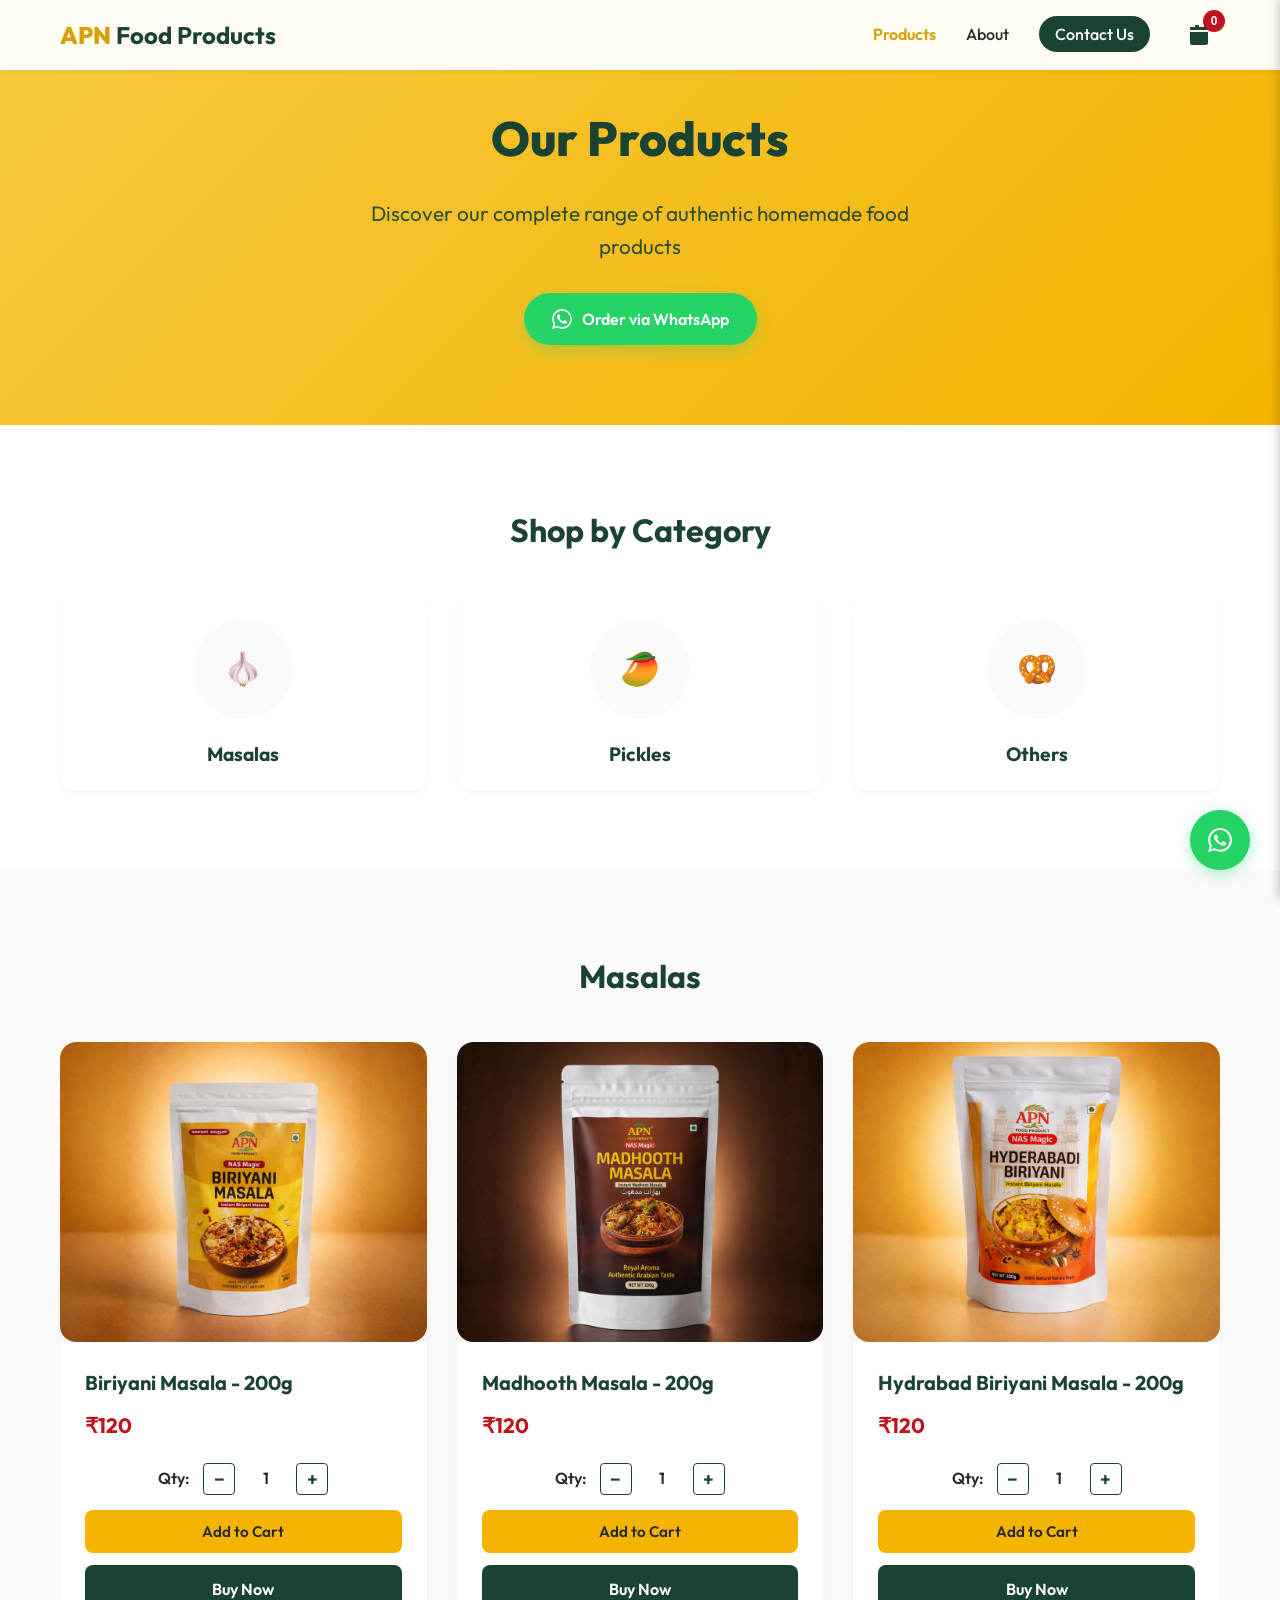
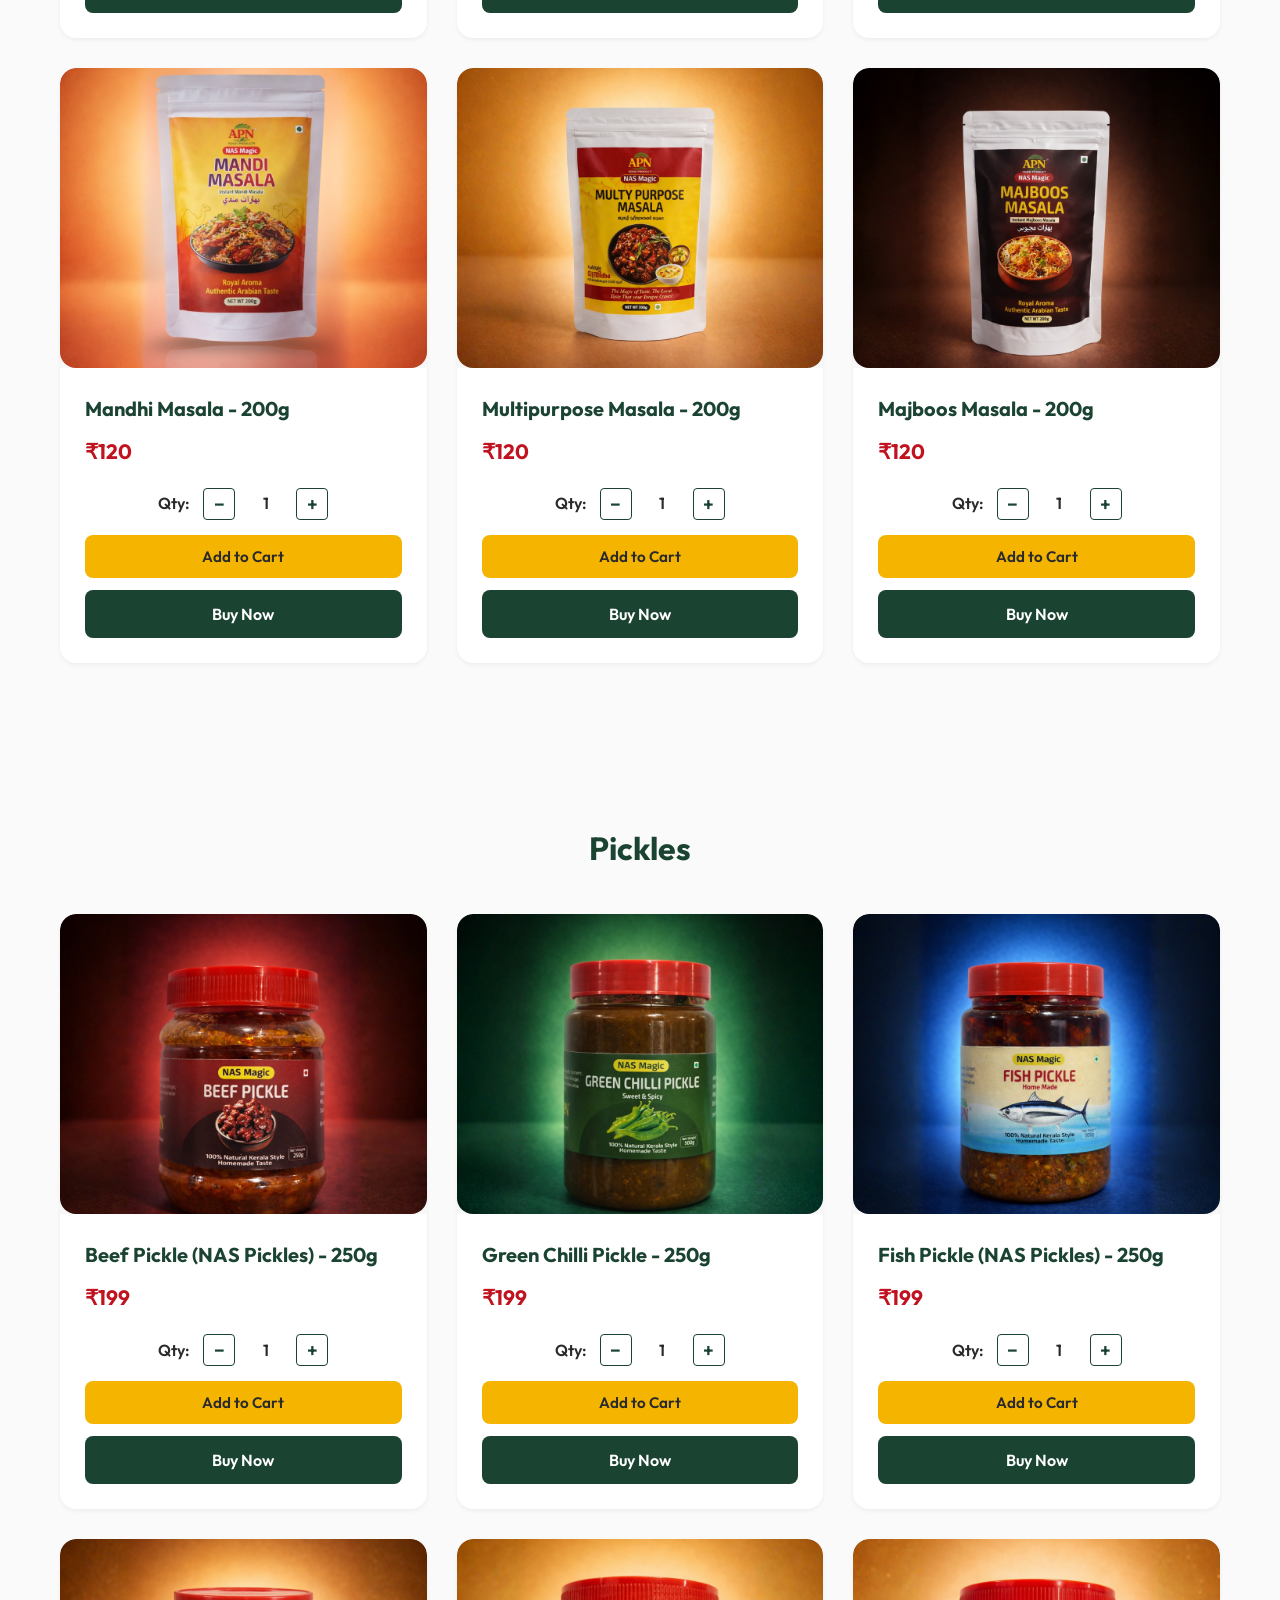
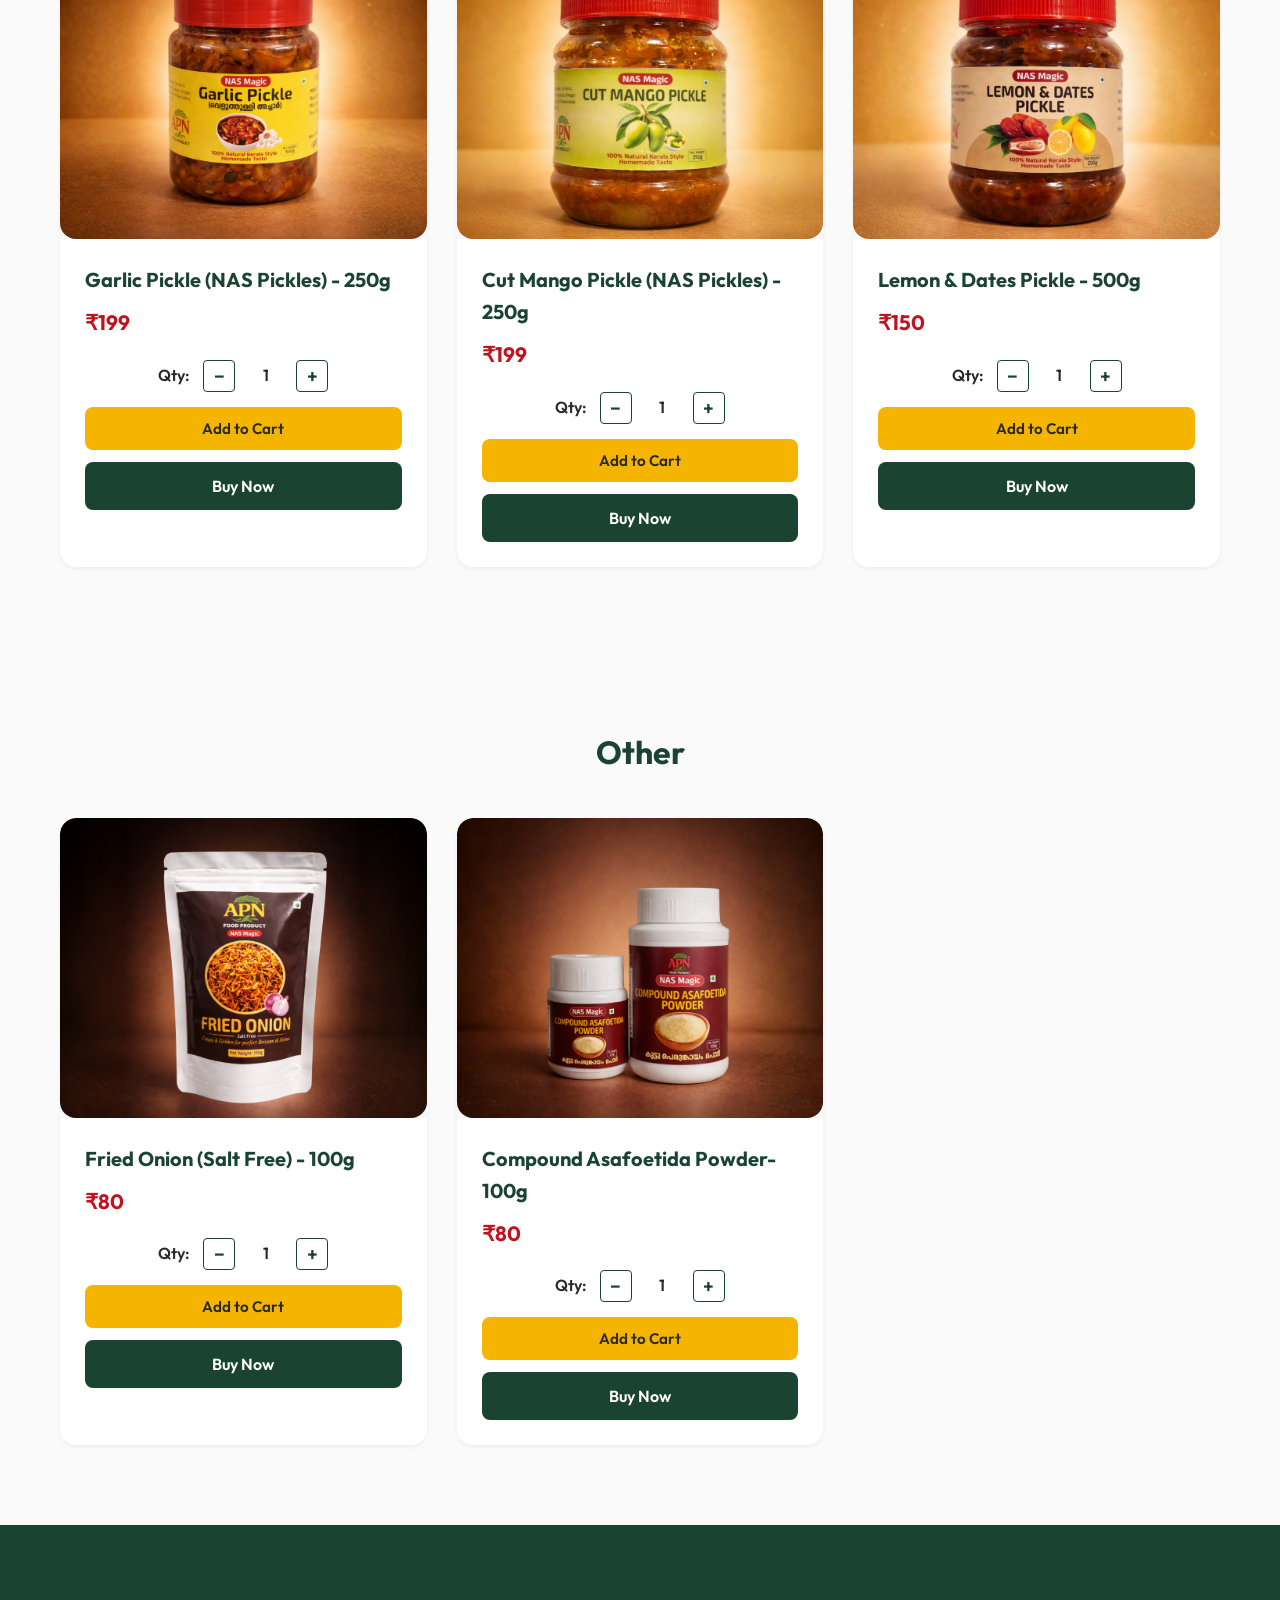
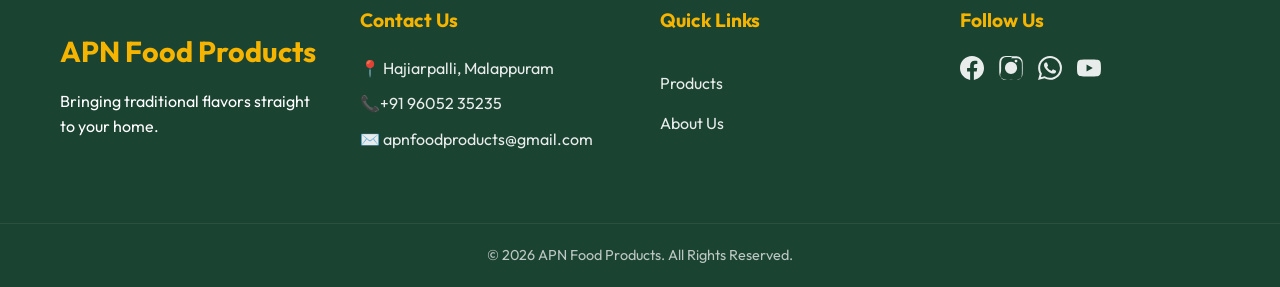
==== products.html @ 838728c0 "apn web" ====
<!DOCTYPE html>
<html lang="en">

<head>
    <meta charset="UTF-8">
    <meta name="viewport" content="width=device-width, initial-scale=1.0">
    <title>Products - APN Food Products</title>
    <meta name="description"
        content="Browse our complete collection of authentic homemade masala, pickles, and food products. 100% pure and premium quality.">
    <link rel="preconnect" href="https://fonts.googleapis.com">
    <link rel="preconnect" href="https://fonts.gstatic.com" crossorigin>
    <link href="https://fonts.googleapis.com/css2?family=Outfit:wght@300;400;500;600;700;800&display=swap"
        rel="stylesheet">
    <link rel="icon" href="images/APNLOGO.png" type="image/png">
    <link rel="stylesheet" href="css/styles.css">
</head>

<body>

    <!-- Sticky Navigation -->
    <nav class="navbar">
        <div class="nav-container">
            <a href="index.html" class="logo">
                <span class="logo-text">APN</span> Food Products
            </a>
            <ul class="nav-links">
                <!-- <li><a href="index.html#categories">Categories</a></li> -->
                <li><a href="products.html" class="active">Products</a></li>
                <li><a href="index.html#about">About</a></li>
                <li><a href="index.html#contact" class="nav-btn">Contact Us</a></li>
                <li><button id="cart-btn" class="cart-icon-btn">
                    <svg xmlns="http://www.w3.org/2000/svg" viewBox="0 0 24 24" width="24" height="24" fill="currentColor">
                        <path d="M7 4V3a1 1 0 0 1 1-1h2a1 1 0 0 1 1 1v1h5V3a1 1 0 0 1 1-1h2a1 1 0 0 1 1 1v1h2a1 1 0 0 1 1 1v2H2V5a1 1 0 0 1 1-1h4zm13 5H2v11a2 2 0 0 0 2 2h14a2 2 0 0 0 2-2V9z"/>
                    </svg>
                    <span id="cart-badge" class="cart-badge">0</span>
                </button></li>
            </ul>
        </div>
    </nav>

    <!-- Page Header -->
    <section class="page-header section">
        <div class="container">
            <h1 class="page-title">Our Products</h1>
            <p class="page-subtitle">Discover our complete range of authentic homemade food products</p>
            <div class="page-header-buttons">
                <button class="whatsapp-button" onclick="openWhatsApp()">
                    <svg xmlns="http://www.w3.org/2000/svg" viewBox="0 0 24 24" width="20" height="20" fill="currentColor">
                        <path d="M17.472 14.382c-.297-.149-1.758-.867-2.03-.967-.273-.099-.471-.148-.67.15-.197.297-.767.966-.94 1.164-.173.199-.347.223-.644.075-.297-.15-1.255-.463-2.39-1.475-.883-.788-1.48-1.761-1.653-2.059-.173-.297-.018-.458.13-.606.134-.133.298-.347.446-.52.149-.174.198-.298.298-.497.099-.198.05-.371-.025-.52-.075-.149-.669-1.612-.916-2.207-.242-.579-.487-.5-.669-.51a12.8 12.8 0 0 0-.57-.01c-.198 0-.52.074-.792.372-.272.297-1.04 1.016-1.04 2.479 0 1.462 1.065 2.875 1.213 3.074.149.198 2.096 3.2 5.077 4.487.709.306 1.262.489 1.694.625.712.227 1.36.195 1.871.118.571-.085 1.758-.719 2.006-1.413.248-.694.248-1.289.173-1.413-.074-.124-.272-.198-.57-.347m-5.421 7.403h-.004a9.87 9.87 0 0 1-5.031-1.378l-.361-.214-3.741.982.998-3.648-.235-.374a9.86 9.86 0 0 1-1.51-5.26c.001-5.45 4.436-9.884 9.888-9.884 2.64 0 5.122 1.03 6.988 2.898a9.825 9.825 0 0 1 2.893 6.994c-.003 5.45-4.437 9.884-9.885 9.884m8.413-18.297A11.815 11.815 0 0 0 12.05 0C5.495 0 .16 5.335.157 11.892c0 2.096.547 4.142 1.588 5.945L.057 24l6.305-1.654a11.882 11.882 0 0 0 5.683 1.448h.005c6.554 0 11.89-5.335 11.893-11.893a11.821 11.821 0 0 0-3.48-8.413Z"/>
                    </svg>
                    Order via WhatsApp
                </button>
            </div>
        </div>
    </section>

    <!-- Product Categories -->
    <section id="categories" class="categories section">
        <div class="container">
            <h2 class="section-title">Shop by Category</h2>
            <div class="category-grid">
                <div class="category-card" onclick="scrollToProducts('masala')">
                    <div class="cat-image placeholder-masala"></div>
                    <h3>Masalas</h3>
                </div>
                <div class="category-card" onclick="scrollToProducts('pickle')">
                    <div class="cat-image placeholder-pickle"></div>
                    <h3>Pickles</h3>
                </div>
                <div class="category-card" onclick="scrollToProducts('other')">
                    <div class="cat-image placeholder-snacks"></div>
                    <h3>Others</h3>
                </div>
                <!-- <div class="category-card" onclick="scrollToProducts('combo')">
                    <div class="cat-image placeholder-combo"></div>
                    <h3>Combo Packs</h3>
                </div> -->
            </div>
        </div>
    </section>

    <!-- Masala Section -->
    <section id="masala-section" class="products section bg-light">
        <div class="container">
            <h2 class="section-title">Masalas</h2>
            <div class="product-grid">
                <!-- Product 5 -->
              
                 <div class="product-card" data-category="masala">
                    <div class="product-image-container">
                        <img src="images/biriyani masala.png" alt="Biriyani Masala" class="product-image-img">
                    </div>
                    <div class="product-info">
                        <h3>Biriyani Masala - 200g</h3>
                        <p class="price">₹120</p>
                        <div class="quantity-selector">
                            <label class="quantity-label">Qty:</label>
                            <button class="qty-btn qty-minus">−</button>
                            <span class="qty-display">1</span>
                            <button class="qty-btn qty-plus">+</button>
                        </div>
                        <div class="product-buttons">
                            <button class="add-to-cart-btn" data-product="Biriyani Masala (200g)" data-price="120">
                                Add to Cart
                            </button>
                            <button class="buy-btn" data-product="Biriyani Masala (200g)" data-price="120">
                                Buy Now
                            </button>
                        </div>
                    </div>
                </div>
                  <div class="product-card" data-category="masala">
                    <div class="product-image-container">
                        <img src="images/madhooth masala.png" alt="Madhooth Masala" class="product-image-img">
                    </div>
                    <div class="product-info">
                        <h3>Madhooth Masala - 200g</h3>
                        <p class="price">₹120</p>
                        <div class="quantity-selector">
                            <label class="quantity-label">Qty:</label>
                            <button class="qty-btn qty-minus">−</button>
                            <span class="qty-display">1</span>
                            <button class="qty-btn qty-plus">+</button>
                        </div>
                        <div class="product-buttons">
                            <button class="add-to-cart-btn" data-product="Madhooth Masala (200g)" data-price="120">
                                Add to Cart
                            </button>
                            <button class="buy-btn" data-product="Madhooth Masala (200g)" data-price="120">
                                Buy Now
                            </button>
                        </div>
                    </div>
                </div>
                 <div class="product-card" data-category="masala">
                    <div class="product-image-container">
                        <img src="images/hydrabad biriyani masala.png" alt="Hydrabad Biriyani Masala" class="product-image-img">
                    </div>
                    <div class="product-info">
                        <h3>Hydrabad Biriyani Masala - 200g</h3>
                        <p class="price">₹120</p>
                        <div class="quantity-selector">
                            <label class="quantity-label">Qty:</label>
                            <button class="qty-btn qty-minus">−</button>
                            <span class="qty-display">1</span>
                            <button class="qty-btn qty-plus">+</button>
                        </div>
                        <div class="product-buttons">
                            <button class="add-to-cart-btn" data-product="Hydrabad Biriyani Masala (200g)" data-price="120">
                                Add to Cart
                            </button>
                            <button class="buy-btn" data-product="Hydrabad Biriyani Masala (200g)" data-price="120">
                                Buy Now
                            </button>
                        </div>
                    </div>
                </div>
                <div class="product-card" data-category="masala">
                    <div class="product-image-container">
                        <img src="images/mandhi masala.png" alt="Mandhi Masala" class="product-image-img">
                    </div>
                    <div class="product-info">
                        <h3>Mandhi Masala - 200g</h3>
                        <p class="price">₹120</p>
                        <div class="quantity-selector">
                            <label class="quantity-label">Qty:</label>
                            <button class="qty-btn qty-minus">−</button>
                            <span class="qty-display">1</span>
                            <button class="qty-btn qty-plus">+</button>
                        </div>
                        <div class="product-buttons">
                            <button class="add-to-cart-btn" data-product="Mandhi Masala (200g)" data-price="120">
                                Add to Cart
                            </button>
                            <button class="buy-btn" data-product="Mandhi Masala (200g)" data-price="120">
                                Buy Now
                            </button>
                        </div>
                    </div>
                </div>
                 <div class="product-card" data-category="masala">
                    <div class="product-image-container">
                        <img src="images/multipurpuse masala.png" alt="Multipurpose Masala" class="product-image-img">
                    </div>
                    <div class="product-info">
                        <h3>Multipurpose Masala - 200g</h3>
                        <p class="price">₹120</p>
                        <div class="quantity-selector">
                            <label class="quantity-label">Qty:</label>
                            <button class="qty-btn qty-minus">−</button>
                            <span class="qty-display">1</span>
                            <button class="qty-btn qty-plus">+</button>
                        </div>
                        <div class="product-buttons">
                            <button class="add-to-cart-btn" data-product="Multipurpose Masala (200g)" data-price="120">
                                Add to Cart
                            </button>
                            <button class="buy-btn" data-product="Multipurpose Masala (200g)" data-price="120">
                                Buy Now
                            </button>
                        </div>
                    </div>
                </div>
                 <div class="product-card" data-category="masala">
                    <div class="product-image-container">
                        <img src="images/majboos masala.png" alt="Majboos Masala" class="product-image-img">
                    </div>
                    <div class="product-info">
                        <h3>Majboos Masala - 200g</h3>
                        <p class="price">₹120</p>
                        <div class="quantity-selector">
                            <label class="quantity-label">Qty:</label>
                            <button class="qty-btn qty-minus">−</button>
                            <span class="qty-display">1</span>
                            <button class="qty-btn qty-plus">+</button>
                        </div>
                        <div class="product-buttons">
                            <button class="add-to-cart-btn" data-product="Majboos Masala (200g)" data-price="120">
                                Add to Cart
                            </button>
                            <button class="buy-btn" data-product="Majboos Masala (200g)" data-price="120">
                                Buy Now
                            </button>
                        </div>
                    </div>
                </div>
            </div>
        </div>
    </section>

    <!-- Pickle Section -->
    <section id="pickle-section" class="products section bg-light">
        <div class="container">
            <h2 class="section-title">Pickles</h2>
            <div class="product-grid">
                <!-- Product 2 -->
                <div class="product-card" data-category="pickle">
                    <div class="product-image-container">
                        <img src="images/beef pickle.png" alt="Beef Pickle" class="product-image-img">
                    </div>
                    <div class="product-info">
                        <h3>Beef Pickle (NAS Pickles) - 250g</h3>
                        <p class="price">₹199</p>
                        <div class="quantity-selector">
                            <label class="quantity-label">Qty:</label>
                            <button class="qty-btn qty-minus">−</button>
                            <span class="qty-display">1</span>
                            <button class="qty-btn qty-plus">+</button>
                        </div>
                        <div class="product-buttons">
                            <button class="add-to-cart-btn" data-product="Beef Pickle (250g)" data-price="199">
                                Add to Cart
                            </button>
                            <button class="buy-btn" data-product="Beef Pickle (250g)" data-price="199">
                                Buy Now
                            </button>
                        </div>
                    </div>
                </div>
                <div class="product-card" data-category="pickle">
                    <div class="product-image-container">
                        <img src="images/chilli pickle.png" alt="Chilli Pickle" class="product-image-img">
                    </div>
                    <div class="product-info">
                        <h3>Green Chilli Pickle - 250g</h3>
                        <p class="price">₹199</p>
                        <div class="quantity-selector">
                            <label class="quantity-label">Qty:</label>
                            <button class="qty-btn qty-minus">−</button>
                            <span class="qty-display">1</span>
                            <button class="qty-btn qty-plus">+</button>
                        </div>
                        <div class="product-buttons">
                            <button class="add-to-cart-btn" data-product="Chilli Pickle (250g)" data-price="199">
                                Add to Cart
                            </button>
                            <button class="buy-btn" data-product="Chilli Pickle (250g)" data-price="199">
                                Buy Now
                            </button>
                        </div>
                    </div>
                </div>
                <div class="product-card" data-category="pickle">
                    <div class="product-image-container">
                        <img src="images/fish pickle.png" alt="Fish Pickle" class="product-image-img">
                    </div>
                    <div class="product-info">
                        <h3>Fish Pickle (NAS Pickles) - 250g</h3>
                        <p class="price">₹199</p>
                        <div class="quantity-selector">
                            <label class="quantity-label">Qty:</label>
                            <button class="qty-btn qty-minus">−</button>
                            <span class="qty-display">1</span>
                            <button class="qty-btn qty-plus">+</button>
                        </div>
                        <div class="product-buttons">
                            <button class="add-to-cart-btn" data-product="Fish Pickle (250g)" data-price="199">
                                Add to Cart
                            </button>
                            <button class="buy-btn" data-product="Fish Pickle (250g)" data-price="199">
                                Buy Now
                            </button>
                        </div>
                    </div>
                </div>
                <div class="product-card" data-category="pickle">
                    <div class="product-image-container">
                        <img src="images/garlic pickle.png" alt="Garlic Pickle" class="product-image-img">
                    </div>
                    <div class="product-info">
                        <h3>Garlic Pickle (NAS Pickles) - 250g</h3>
                        <p class="price">₹199</p>
                        <div class="quantity-selector">
                            <label class="quantity-label">Qty:</label>
                            <button class="qty-btn qty-minus">−</button>
                            <span class="qty-display">1</span>
                            <button class="qty-btn qty-plus">+</button>
                        </div>
                        <div class="product-buttons">
                            <button class="add-to-cart-btn" data-product="Garlic Pickle (250g)" data-price="199">
                                Add to Cart
                            </button>
                            <button class="buy-btn" data-product="Garlic Pickle (250g)" data-price="199">
                                Buy Now
                            </button>
                        </div>
                    </div>
                </div>
                <div class="product-card" data-category="pickle">
                    <div class="product-image-container">
                        <img src="images/mango pickle.png" alt="Mango Pickle" class="product-image-img">
                    </div>
                    <div class="product-info">
                        <h3>Cut Mango Pickle (NAS Pickles) - 250g</h3>
                        <p class="price">₹199</p>
                        <div class="quantity-selector">
                            <label class="quantity-label">Qty:</label>
                            <button class="qty-btn qty-minus">−</button>
                            <span class="qty-display">1</span>
                            <button class="qty-btn qty-plus">+</button>
                        </div>
                        <div class="product-buttons">
                            <button class="add-to-cart-btn" data-product="Mango Pickle (250g)" data-price="199">
                                Add to Cart
                            </button>
                            <button class="buy-btn" data-product="Mango Pickle (250g)" data-price="199">
                                Buy Now
                            </button>
                        </div>
                    </div>
                </div>
                <!-- Product 3 -->
                <div class="product-card" data-category="pickle">
                    <div class="product-image-container">
                        <img src="images/lemon pickle.png" alt="Lemon Pickle" class="product-image-img">
                    </div>
                    <div class="product-info">
                        <h3>Lemon & Dates Pickle - 500g</h3>
                        <p class="price">₹150</p>
                        <div class="quantity-selector">
                            <label class="quantity-label">Qty:</label>
                            <button class="qty-btn qty-minus">−</button>
                            <span class="qty-display">1</span>
                            <button class="qty-btn qty-plus">+</button>
                        </div>
                        <div class="product-buttons">
                            <button class="add-to-cart-btn" data-product="Lemon Pickle (500g)" data-price="150">
                                Add to Cart
                            </button>
                            <button class="buy-btn" data-product="Lemon Pickle (500g)" data-price="150">
                                Buy Now
                            </button>
                        </div>
                    </div>
                </div>
                <!-- Product 4 -->
                <!-- <div class="product-card" data-category="pickle">
                    <div class="product-image-container">
                        <img src="images/fish-pickle.jpg.png" alt="Fish Pickle" class="product-image-img">
                    </div>
                    <div class="product-info">
                        <h3>Fish Pickle (NAS Magic) - 500g</h3>
                        <p class="price">₹250</p>
                        <div class="quantity-selector">
                            <label class="quantity-label">Qty:</label>
                            <button class="qty-btn qty-minus">−</button>
                            <span class="qty-display">1</span>
                            <button class="qty-btn qty-plus">+</button>
                        </div>
                        <div class="product-buttons">
                            <button class="add-to-cart-btn" data-product="Fish Pickle (500g)" data-price="250">
                                Add to Cart
                            </button>
                            <button class="buy-btn" data-product="Fish Pickle (500g)" data-price="250">
                                Buy Now
                            </button>
                        </div>
                    </div>
                </div> -->
            </div>
        </div>
    </section>

    <!-- Other Section -->
    <section id="other-section" class="products section bg-light">
        <div class="container">
            <h2 class="section-title">Other</h2>
            <div class="product-grid">
                <!-- Product 1 -->
                <div class="product-card" data-category="other">
                    <div class="product-image-container">
                        <img src="images/fried onion.png" alt="Fried Onion" class="product-image-img">
                    </div>
                    <div class="product-info">
                        <h3>Fried Onion (Salt Free) - 100g</h3>
                        <p class="price">₹80</p>
                        <div class="quantity-selector">
                            <label class="quantity-label">Qty:</label>
                            <button class="qty-btn qty-minus">−</button>
                            <span class="qty-display">1</span>
                            <button class="qty-btn qty-plus">+</button>
                        </div>
                        <div class="product-buttons">
                            <button class="add-to-cart-btn" data-product="Fried Onion (100g)" data-price="80">
                                Add to Cart
                            </button>
                            <button class="buy-btn" data-product="Fried Onion (100g)" data-price="80">
                                Buy Now
                            </button>
                        </div>
                    </div>
                </div>
                <div class="product-card" data-category="other">
                    <div class="product-image-container">
                        <img src="images/kayam.png" alt="Fried Onion" class="product-image-img">
                    </div>
                    <div class="product-info">
                        <h3>Compound Asafoetida Powder- 100g</h3>
                        <p class="price">₹80</p>
                        <div class="quantity-selector">
                            <label class="quantity-label">Qty:</label>
                            <button class="qty-btn qty-minus">−</button>
                            <span class="qty-display">1</span>
                            <button class="qty-btn qty-plus">+</button>
                        </div>
                        <div class="product-buttons">
                            <button class="add-to-cart-btn" data-product="Fried Onion (100g)" data-price="80">
                                Add to Cart
                            </button>
                            <button class="buy-btn" data-product="Fried Onion (100g)" data-price="80">
                                Buy Now
                            </button>
                        </div>
                    </div>
                </div>
            </div>
        </div>
    </section>

    <!-- Videos Section -->
    <!-- <section id="videos" class="videos section bg-light">
        <div class="container">
            <h2 class="section-title">Making</h2>
            <div class="video-grid">
                <div class="video-card">
                    <div class="video-frame">
                        <video controls preload="metadata" poster="images/review-poster.jpg">
                            <source src="videos/review.mp4" type="video/mp4">
                            Your browser does not support video playback.
                        </video>
                    </div> -->
                    <!-- <h3>Customer Review Video</h3> -->
                    <!-- <p>Hear from real customers who love the flavor, quality, and authenticity of our homemade products.</p> -->
                <!-- </div>
                <div class="video-card">
                    <div class="video-frame">
                        <video controls preload="metadata" poster="images/making-poster.jpg">
                            <source src="videos/making.mp4" type="video/mp4">
                            Your browser does not support video playback.
                        </video>
                    </div> -->
                    <!-- <h3>Making Video</h3> -->
                    <!-- <p>Watch the behind-the-scenes process of how we craft every product using traditional techniques.</p> -->
                <!-- </div>
            </div>
        </div>
    </section> -->

    <!-- Footer -->
    <footer id="contact" class="footer">
        <div class="container footer-content">
            <div class="footer-brand">
                <!-- <img src="images/APNLOGO.png" alt="APN Food Products logo" class="footer-logo"> -->
                <div>
                    <h2>APN Food Products</h2>
                    <p>Bringing traditional flavors straight to your home.</p>
                </div>
            </div>
            <div class="footer-contact">
                <h3>Contact Us</h3>
                <p><a href="https://www.google.com/maps/dir//APN+Food+Products,+Muthuvathuparamb,+Hajiyarpalli,+Malappuram,+Kerala+676519/@11.0618617,76.0683918,13z/data=!4m8!4m7!1m0!1m5!1m1!1s0x3ba64bfba6f7ad1b:0x77f1a30d99686fdb!2m2!1d76.0518251!2d11.0556055?entry=ttu&g_ep=EgoyMDI2MDQxNC4wIKXMDSoASAFQAw%3D%3D">📍 Hajiarpalli, Malappuram</a></p>
                <p><a href="tel:+919605235235">📞+91 96052 35235</a></p>
                <p><a href="https://mail.google.com/mail/u/0/?ogbl#inbox?compose=CllgCJNwfgJMrdXgJQDkzxPkQDlxFsvLsGTfNDTNkTlcwPzHsQhSkngqkVsmRfTwFlDlJkxtzNq">✉️ apnfoodproducts@gmail.com</a></p>
            </div>
            <div class="footer-links">
                <h3>Quick Links</h3>
                <a href="products.html">Products</a>
                <a href="#about">About Us</a>
            </div>
            <div class="footer-social">
                <h3>Follow Us</h3>
                <div class="social-icons">
                    <a href="https://www.facebook.com/share/1851asySGu/" target="_blank" title="Facebook">
                        <svg xmlns="" viewBox="0 0 24 24" width="24" height="24" fill="currentColor">
                            <path d="M24 12.073c0-6.627-5.373-12-12-12s-12 5.373-12 12c0 5.99 4.388 10.954 10.125 11.854v-8.385H7.078v-3.47h3.047V9.43c0-3.007 1.792-4.669 4.533-4.669 1.312 0 2.686.235 2.686.235v2.953H15.83c-1.491 0-1.956.925-1.956 1.874v2.25h3.328l-.532 3.47h-2.796v8.385C19.612 23.027 24 18.062 24 12.073z"/>
                        </svg>
                    </a>
                    <a href="https://www.instagram.com/apnfoodproducts?igsh=MXh5aG15aHpnNXl1Yw==" target="_blank" title="Instagram">
                        <svg xmlns="" viewBox="0 0 24 24" width="24" height="24" fill="currentColor">
                            <path d="M12.017 0C8.396 0 7.996.014 6.79.067 5.584.12 4.775.302 4.082.566c-.726.28-1.337.69-1.948 1.3C1.523 2.477 1.113 3.088.833 3.814c-.264.693-.446 1.502-.5 2.708C.28 7.728.267 8.128.267 11.749s.014 3.996.067 5.202c.054 1.206.236 2.015.5 2.708.28.726.69 1.337 1.3 1.948.611.611 1.222 1.021 1.948 1.3.693.264 1.502.446 2.708.5C7.996 23.72 8.396 23.733 12.017 23.733s3.996-.014 5.202-.067c1.206-.054 2.015-.236 2.708-.5.726-.28 1.337-.69 1.948-1.3.611-.611 1.021-1.222 1.3-1.948.264-.693.446-1.502.5-2.708.053-1.206.067-1.606.067-5.227s-.014-3.996-.067-5.202c-.054-1.206-.236-2.015-.5-2.708-.28-.726-.69-1.337-1.3-1.948-.611-.611-1.222-1.021-1.948-1.3-.693-.264-1.502-.446-2.708-.5C15.996.28 15.596.267 12.017.267zm0 2.15c3.588 0 4.008.014 5.413.078 1.296.06 1.994.276 2.46.46.6.24 1.026.56 1.476.996.45.44.716.876.996 1.476.184.466.4 1.164.46 2.46.064 1.405.078 1.825.078 5.413s-.014 4.008-.078 5.413c-.06 1.296-.276 1.994-.46 2.46-.24.6-.56 1.026-.996 1.476-.44.45-.876.716-1.476.996-.466.184-1.164.4-2.46.46-1.405.064-1.825.078-5.413.078s-4.008-.014-5.413-.078c-1.296-.06-1.994-.276-2.46-.46-.6-.24-1.026-.56-1.476-.996-.45-.44-.716-.876-.996-1.476-.184-.466-.4-1.164-.46-2.46C2.15 15.825 2.136 15.405 2.136 11.817s.014-4.008.078-5.413c.06-1.296.276-1.994.46-2.46.24-.6.56-1.026.996-1.476.44-.45.876-.716 1.476-.996.466-.184 1.164-.4 2.46-.46 1.405-.064 1.825-.078 5.413-.078zm0 3.675a6.092 6.092 0 1 0 0 12.184 6.092 6.092 0 0 0 0-12.184zm0 10.034a3.942 3.942 0 1 1 0-7.884 3.942 3.942 0 0 0 0 7.884zm6.406-10.77a1.42 1.42 0 1 1-2.84 0 1.42 1.42 0 0 1 2.84 0z"/>
                        </svg>
                    </a>
                    <a href="https://wa.me/919605235235" target="_blank" title="WhatsApp">
                        <svg xmlns="http://www.w3.org/2000/svg" viewBox="0 0 24 24" width="24" height="24" fill="currentColor">
                            <path d="M17.472 14.382c-.297-.149-1.758-.867-2.03-.967-.273-.099-.471-.148-.67.15-.197.297-.767.966-.94 1.164-.173.199-.347.223-.644.075-.297-.15-1.255-.463-2.39-1.475-.883-.788-1.48-1.761-1.653-2.059-.173-.297-.018-.458.13-.606.134-.133.298-.347.446-.52.149-.174.198-.298.298-.497.099-.198.05-.371-.025-.52-.075-.149-.669-1.612-.916-2.207-.242-.579-.487-.5-.669-.51a12.8 12.8 0 0 0-.57-.01c-.198 0-.52.074-.792.372-.272.297-1.04 1.016-1.04 2.479 0 1.462 1.065 2.875 1.213 3.074.149.198 2.096 3.2 5.077 4.487.709.306 1.262.489 1.694.625.712.227 1.36.195 1.871.118.571-.085 1.758-.719 2.006-1.413.248-.694.248-1.289.173-1.413-.074-.124-.272-.198-.57-.347m-5.421 7.403h-.004a9.87 9.87 0 0 1-5.031-1.378l-.361-.214-3.741.982.998-3.648-.235-.374a9.86 9.86 0 0 1-1.51-5.26c.001-5.45 4.436-9.884 9.888-9.884 2.64 0 5.122 1.03 6.988 2.898a9.825 9.825 0 0 1 2.893 6.994c-.003 5.45-4.437 9.884-9.885 9.884m8.413-18.297A11.815 11.815 0 0 0 12.05 0C5.495 0 .16 5.335.157 11.892c0 2.096.547 4.142 1.588 5.945L.057 24l6.305-1.654a11.882 11.882 0 0 0 5.683 1.448h.005c6.554 0 11.89-5.335 11.893-11.893a11.821 11.821 0 0 0-3.48-8.413Z"/>
                        </svg>
                    </a>
                    <a href="https://www.youtube.com/@nasinnovations7736" target="_blank" title="YouTube">
                        <svg xmlns="http://www.w3.org/2000/svg" viewBox="0 0 24 24" width="24" height="24" fill="currentColor">
                            <path d="M23.498 6.186a3.016 3.016 0 0 0-2.122-2.136C19.505 3.545 12 3.545 12 3.545s-7.505 0-9.377.505A3.017 3.017 0 0 0 .502 6.186C0 8.07 0 12 0 12s0 3.93.502 5.814a3.016 3.016 0 0 0 2.122 2.136c1.871.505 9.376.505 9.376.505s7.505 0 9.377-.505a3.015 3.015 0 0 0 2.122-2.136C24 15.93 24 12 24 12s0-3.93-.502-5.814zM9.545 15.568V8.432L15.818 12l-6.273 3.568z"/>
                        </svg>
                    </a>
                </div>
            </div>
        </div>
        <div class="footer-bottom">
            <p>&copy; 2026 APN Food Products. All Rights Reserved.</p>
        </div>
    </footer>

    <!-- Cart Modal -->
    <div id="cart-modal" class="cart-modal">
        <div class="cart-modal-content">
            <div class="cart-header">
                <h2>Shopping Cart</h2>
                <button id="close-cart" class="close-cart-btn">&times;</button>
            </div>
            <div id="cart-items" class="cart-items"></div>
            <div id="cart-empty" class="cart-empty">
                <p>Your cart is empty</p>
                <p class="cart-empty-sub">Add items to get started</p>
            </div>
            <div id="cart-summary" class="cart-summary" style="display: none;">
                <div class="cart-total">
                    <span>Total:</span>
                    <span id="cart-total-price">₹0</span>
                </div>
                <button id="checkout-btn" class="checkout-btn">Proceed to Checkout</button>
            </div>
        </div>
    </div>

    <!-- Cart Overlay -->
    <div id="cart-overlay" class="cart-overlay"></div>

    <!-- Sticky WhatsApp Button -->
    <a href="#" id="wa-sticky" class="wa-sticky-btn">
        <svg xmlns="http://www.w3.org/2000/svg" viewBox="0 0 24 24" width="24" height="24" fill="currentColor">
            <path
                d="M17.472 14.382c-.297-.149-1.758-.867-2.03-.967-.273-.099-.471-.148-.67.15-.197.297-.767.966-.94 1.164-.173.199-.347.223-.644.075-.297-.15-1.255-.463-2.39-1.475-.883-.788-1.48-1.761-1.653-2.059-.173-.297-.018-.458.13-.606.134-.133.298-.347.446-.52.149-.174.198-.298.298-.497.099-.198.05-.371-.025-.52-.075-.149-.669-1.612-.916-2.207-.242-.579-.487-.5-.669-.51a12.8 12.8 0 0 0-.57-.01c-.198 0-.52.074-.792.372-.272.297-1.04 1.016-1.04 2.479 0 1.462 1.065 2.875 1.213 3.074.149.198 2.096 3.2 5.077 4.487.709.306 1.262.489 1.694.625.712.227 1.36.195 1.871.118.571-.085 1.758-.719 2.006-1.413.248-.694.248-1.289.173-1.413-.074-.124-.272-.198-.57-.347m-5.421 7.403h-.004a9.87 9.87 0 0 1-5.031-1.378l-.361-.214-3.741.982.998-3.648-.235-.374a9.86 9.86 0 0 1-1.51-5.26c.001-5.45 4.436-9.884 9.888-9.884 2.64 0 5.122 1.03 6.988 2.898a9.825 9.825 0 0 1 2.893 6.994c-.003 5.45-4.437 9.884-9.885 9.884m8.413-18.297A11.815 11.815 0 0 0 12.05 0C5.495 0 .16 5.335.157 11.892c0 2.096.547 4.142 1.588 5.945L.057 24l6.305-1.654a11.882 11.882 0 0 0 5.683 1.448h.005c6.554 0 11.89-5.335 11.893-11.893a11.821 11.821 0 0 0-3.48-8.413Z" />
        </svg>
    </a>

    <script src="js/main.js"></script>
    <script>
        // Category filtering function
        function scrollToProducts(category) {
            let sectionId;
            if (category === 'masala') {
                sectionId = 'masala-section';
            } else if (category === 'pickle') {
                sectionId = 'pickle-section';
            } else if (category === 'other') {
                sectionId = 'other-section';
            } else {
                sectionId = 'masala-section'; // default
            }
            const section = document.getElementById(sectionId);
            if (section) {
                section.scrollIntoView({ behavior: 'smooth' });
            }
            // Optional: Add visual feedback for category selection
            const categoryCards = document.querySelectorAll('.category-card');
            categoryCards.forEach(card => card.classList.remove('active'));
            event.target.closest('.category-card').classList.add('active');
        }
    </script>
</body>

</html>
---- css/styles.css ----
:root {
    --primary: #F4B400;
    /* Mustard Yellow */
    --primary-light: #f7ca40;
    --primary-dark: #d89f00;

    --cta: #C1121F;
    /* Deep Red */
    --cta-hover: #9A0E18;

    --accent: #1B4332;
    /* Dark Green */
    --accent-light: #2d6a4f;

    --bg-light: #FAFAFA;
    --bg-white: #FFFFFF;
    --text-dark: #2A2A2A;
    --text-muted: #666666;

    --shadow-sm: 0 2px 4px rgba(0, 0, 0, 0.05);
    --shadow-md: 0 4px 12px rgba(0, 0, 0, 0.08);
    --shadow-lg: 0 12px 24px rgba(0, 0, 0, 0.12);

    --radius-sm: 8px;
    --radius-md: 16px;
    --radius-lg: 24px;
    --radius-full: 9999px;

    --transition: all 0.3s cubic-bezier(0.25, 0.8, 0.25, 1);
}

* {
    margin: 0;
    padding: 0;
    box-sizing: border-box;
}

html {
    scroll-behavior: smooth;
    font-size: 16px;
}

body {
    font-family: 'Outfit', sans-serif;
    color: var(--text-dark);
    background-color: var(--bg-white);
    line-height: 1.6;
    -webkit-font-smoothing: antialiased;
}

a {
    text-decoration: none;
    color: inherit;
}

.container {
    width: 100%;
    max-width: 1200px;
    margin: 0 auto;
    padding: 0 20px;
}

.section {
    padding: 80px 0;
}

.section-title {
    font-size: 2rem;
    font-weight: 700;
    color: var(--accent);
    margin-bottom: 40px;
    text-align: center;
}

.bg-light {
    background-color: var(--bg-light);
}

/* Page Header */
.page-header {
    background: linear-gradient(135deg, var(--primary-light) 0%, var(--primary) 100%);
    color: var(--accent);
    text-align: center;
    padding: 100px 0 80px;
}

.page-title {
    font-size: 3rem;
    font-weight: 800;
    margin-bottom: 20px;
    text-shadow: none;
}

.page-subtitle {
    font-size: 1.3rem;
    font-weight: 400;
    opacity: 0.9;
    max-width: 600px;
    margin: 0 auto;
}

.page-header-buttons {
    margin-top: 30px;
    display: flex;
    justify-content: center;
}

/* Active Nav Link */
.nav-links a.active {
    color: var(--primary-dark) !important;
    font-weight: 600;
}

/* Navbar */
.navbar {
    position: fixed;
    top: 0;
    left: 0;
    width: 100%;
    background-color: rgba(255, 255, 255, 0.95);
    backdrop-filter: blur(10px);
    z-index: 1000;
    box-shadow: var(--shadow-sm);
    transition: transform 0.3s ease-in-out;
}

.navbar.hidden {
    transform: translateY(-100%);
}

.nav-container {
    display: flex;
    justify-content: space-between;
    align-items: center;
    max-width: 1200px;
    margin: 0 auto;
    padding: 15px 20px;
}

.logo {
    font-size: 1.5rem;
    font-weight: 700;
    color: var(--accent);
    display: flex;
    align-items: center;
}

.logo-img {
    width: 42px;
    height: auto;
    margin-right: 10px;
    object-fit: contain;
    border-radius: 50%;
}

.logo-text {
    color: var(--primary-dark);
    margin-right: 5px;
    font-weight: 800;
}

.nav-links {
    display: flex;
    list-style: none;
    align-items: center;
    gap: 30px;
}

.nav-links a {
    font-weight: 500;
    color: var(--text-dark);
    transition: var(--transition);
}

.nav-links a:hover {
    color: var(--primary-dark);
}

.nav-btn {
    background-color: var(--accent);
    color: white !important;
    padding: 8px 16px;
    border-radius: var(--radius-full);
}

.nav-btn:hover {
    background-color: var(--accent-light);
    transform: translateY(-2px);
}

/* Hero Slider Section */
.hero-slider {
    position: relative;
    height: 100vh;
    min-height: 600px;
    display: flex;
    align-items: center;
    justify-content: center;
    overflow: hidden;
    padding: 0;
    background-color: var(--primary);
}

.hero-global-bg {
    position: absolute;
    inset: 0;
    background-image:
        radial-gradient(circle at 20% 30%, rgba(255, 255, 255, 0.2) 0%, transparent 20%),
        radial-gradient(circle at 80% 80%, rgba(255, 255, 255, 0.2) 0%, transparent 20%);
    z-index: 0;
    opacity: 0.5;
}

.slider-container {
    width: 100%;
    height: 100%;
    position: relative;
    z-index: 1;
}

.slide {
    position: absolute;
    top: 0;
    left: 0;
    width: 100%;
    height: 100%;
    opacity: 0;
    transition: opacity 0.8s ease-in-out;
    display: flex;
    align-items: center;
    justify-content: center;
}

.slide.active {
    opacity: 1;
    z-index: 2;
}

.hero-split {
    display: flex;
    align-items: center;
    justify-content: space-between;
    gap: 40px;
    width: 100%;
    height: 100%;
}

.hero-text-content {
    flex: 1;
    text-align: left;
    position: relative;
    z-index: 3;
    padding-left: 5%;
}

.hero-text-content h1 {
    font-size: 3.5rem;
    font-weight: 800;
    color: var(--accent);
    line-height: 1.1;
    margin-bottom: 20px;
    text-shadow: 0 2px 4px rgba(255, 255, 255, 0.3);
}

.hero-text-content p {
    font-size: 1.5rem;
    color: var(--text-dark);
    margin-bottom: 40px;
    font-weight: 500;
}

.hero-buttons {
    display: flex;
    gap: 20px;
    flex-wrap: wrap;
    align-items: center;
}

.whatsapp-button {
    background-color: #25D366;
    color: white;
    font-family: 'Outfit', sans-serif;
    font-size: 1rem;
    font-weight: 600;
    padding: 16px 28px;
    border: none;
    border-radius: var(--radius-full);
    cursor: pointer;
    transition: var(--transition);
    box-shadow: 0 6px 16px rgba(37, 211, 102, 0.3);
    display: inline-flex;
    align-items: center;
    gap: 10px;
}

.whatsapp-button:hover {
    background-color: #1DA851;
    transform: translateY(-2px);
    box-shadow: 0 8px 20px rgba(37, 211, 102, 0.4);
}

.whatsapp-button svg {
    flex-shrink: 0;
}

.hero-image-content {
    flex: 1;
    display: flex;
    justify-content: center;
    align-items: center;
    position: relative;
    z-index: 3;
    height: 80%;
}

.slider-product-img {
    max-width: 90%;
    max-height: 90%;
    object-fit: contain;
    filter: drop-shadow(0 20px 30px rgba(0, 0, 0, 0.15));
    animation: float 6s ease-in-out infinite;
    border-radius: var(--radius-md);
}

@keyframes float {
    0% {
        transform: translateY(0px);
    }

    50% {
        transform: translateY(-15px);
    }

    100% {
        transform: translateY(0px);
    }
}

.slider-controls {
    position: absolute;
    top: 50%;
    left: 0;
    width: 100%;
    display: flex;
    justify-content: space-between;
    padding: 0 5%;
    z-index: 5;
    transform: translateY(-50%);
}

.slide-btn {
    background: rgba(255, 255, 255, 0.7);
    border: none;
    cursor: pointer;
    font-size: 2rem;
    color: var(--accent);
    padding: 10px 15px;
    border-radius: var(--radius-full);
    transition: var(--transition);
}

.slide-btn:hover {
    background: white;
}

.hero-content {
    position: relative;
    z-index: 2;
    max-width: 800px;
    animation: fadeIn 1s ease-out;
}

@keyframes fadeIn {
    from {
        opacity: 0;
        transform: translateY(20px);
    }

    to {
        opacity: 1;
        transform: translateY(0);
    }
}

.hero h1 {
    font-size: 4rem;
    font-weight: 800;
    color: var(--accent);
    line-height: 1.1;
    margin-bottom: 20px;
    text-shadow: 0 2px 4px rgba(255, 255, 255, 0.3);
}

.hero p {
    font-size: 1.5rem;
    color: var(--text-dark);
    margin-bottom: 40px;
    font-weight: 500;
}

.cta-button {
    background-color: var(--cta);
    color: white;
    font-family: 'Outfit', sans-serif;
    font-size: 1.125rem;
    font-weight: 600;
    padding: 18px 40px;
    border: none;
    border-radius: var(--radius-full);
    cursor: pointer;
    transition: var(--transition);
    box-shadow: 0 8px 20px rgba(193, 18, 31, 0.4);
    display: inline-flex;
    align-items: center;
    gap: 10px;
}

.cta-button:hover {
    background-color: var(--cta-hover);
    transform: translateY(-3px);
    box-shadow: 0 12px 24px rgba(193, 18, 31, 0.5);
}

/* Offer Banner */
.offer-banner {
    background-color: var(--accent);
    color: white;
    padding: 15px 0;
    overflow: hidden;
}

.banner-content {
    display: flex;
    justify-content: center;
    align-items: center;
    flex-wrap: wrap;
    gap: 15px;
    font-size: 0.95rem;
    font-weight: 500;
}

.separator {
    color: rgba(255, 255, 255, 0.3);
}

/* Category Grid */
.category-grid {
    display: grid;
    grid-template-columns: repeat(auto-fit, minmax(250px, 1fr));
    gap: 30px;
}

.category-card {
    background: white;
    border-radius: var(--radius-md);
    padding: 20px;
    text-align: center;
    box-shadow: var(--shadow-sm);
    transition: var(--transition);
    cursor: pointer;
    border: 2px solid transparent;
}

.category-card:hover {
    transform: translateY(-5px);
    box-shadow: var(--shadow-md);
    border-color: var(--primary);
}

.cat-image {
    width: 100px;
    height: 100px;
    border-radius: 50%;
    margin: 0 auto 20px;
    background-color: var(--bg-light);
    display: flex;
    align-items: center;
    justify-content: center;
    font-size: 2rem;
}

.placeholder-masala::after {
    content: '🧄';
}

.placeholder-pickle::after {
    content: '🥭';
}

.placeholder-snacks::after {
    content: '🥨';
}

.placeholder-combo::after {
    content: '🎁';
}

.category-card h3 {
    color: var(--accent);
    font-size: 1.2rem;
}

/* Product Grid */
.product-grid {
    display: grid;
    grid-template-columns: repeat(auto-fill, minmax(280px, 1fr));
    gap: 30px;
}

.product-card {
    background: white;
    border-radius: var(--radius-md);
    overflow: hidden;
    box-shadow: var(--shadow-sm);
    transition: var(--transition);
    position: relative;
    display: flex;
    flex-direction: column;
}

.product-card:hover {
    transform: translateY(-8px);
    box-shadow: var(--shadow-lg);
}

.product-image-container {
    width: 100%;
    height: 300px;
    background-color: #f7f7f7;
    display: flex;
    align-items: center;
    justify-content: center;
    overflow: hidden;
}

.product-image-img {
    width: 100%;
    height: 100%;
    object-fit: cover;
    transition: var(--transition);
    border-radius: var(--radius-md);
}

.product-card:hover .product-image-img {
    transform: scale(1.05);
}

.product-info {
    padding: 25px;
    display: flex;
    flex-direction: column;
    flex-grow: 1;
}

.product-info h3 {
    font-size: 1.25rem;
    color: var(--accent);
    margin-bottom: 10px;
}

.price {
    font-size: 1.3rem;
    font-weight: 700;
    color: var(--cta);
    margin-bottom: 20px;
}

.old-price {
    text-decoration: line-through;
    color: var(--text-muted);
    font-size: 1rem;
    font-weight: 400;
    margin-left: 8px;
}

.quantity-selector {
    display: flex;
    align-items: center;
    gap: 8px;
    margin-bottom: 15px;
    justify-content: center;
}

.quantity-label {
    font-weight: 600;
    color: var(--text-dark);
    margin-right: 5px;
}

.qty-btn {
    width: 32px;
    height: 32px;
    padding: 0;
    border: 1px solid var(--accent);
    background-color: white;
    color: var(--accent);
    border-radius: 4px;
    font-size: 1.2rem;
    font-weight: 600;
    cursor: pointer;
    transition: var(--transition);
    display: flex;
    align-items: center;
    justify-content: center;
    font-family: 'Outfit', sans-serif;
}

.qty-btn:hover {
    background-color: var(--accent);
    color: white;
}

.qty-display {
    width: 45px;
    text-align: center;
    font-weight: 600;
    font-size: 1rem;
    color: var(--text-dark);
}

.buy-btn {
    margin-top: auto;
    width: 100%;
    background-color: var(--accent);
    color: white;
    border: none;
    padding: 14px;
    border-radius: var(--radius-sm);
    font-weight: 600;
    font-family: 'Outfit', sans-serif;
    font-size: 1rem;
    cursor: pointer;
    transition: var(--transition);
}

.buy-btn:hover {
    background-color: var(--accent-light);
    transform: translateY(-2px);
}

/* Product Buttons */
.product-buttons {
    display: flex;
    gap: 12px;
    flex-direction: column;
}

.add-to-cart-btn {
    width: 100%;
    background-color: var(--primary);
    color: var(--text-dark);
    border: none;
    padding: 12px;
    border-radius: var(--radius-sm);
    font-weight: 600;
    font-family: 'Outfit', sans-serif;
    font-size: 0.95rem;
    cursor: pointer;
    transition: var(--transition);
}

.add-to-cart-btn:hover {
    background-color: var(--primary-light);
    transform: translateY(-2px);
}

/* Cart Icon */
.cart-icon-btn {
    background: none;
    border: none;
    cursor: pointer;
    font-size: 1.5rem;
    color: var(--accent);
    transition: var(--transition);
    position: relative;
    width: 40px;
    height: 40px;
    display: flex;
    align-items: center;
    justify-content: center;
}

.cart-icon-btn:hover {
    color: var(--primary-dark);
}

.cart-badge {
    position: absolute;
    top: -5px;
    right: -5px;
    background-color: var(--cta);
    color: white;
    border-radius: 50%;
    width: 22px;
    height: 22px;
    display: flex;
    align-items: center;
    justify-content: center;
    font-size: 0.75rem;
    font-weight: 700;
}

/* Cart Modal */
.cart-overlay {
    position: fixed;
    top: 0;
    left: 0;
    width: 100%;
    height: 100%;
    background-color: rgba(0, 0, 0, 0.5);
    z-index: 1999;
    display: none;
}

.cart-overlay.active {
    display: block;
}

.cart-modal {
    position: fixed;
    right: -400px;
    top: 0;
    width: 400px;
    height: 100vh;
    background-color: white;
    z-index: 2000;
    transition: right 0.3s ease;
    box-shadow: -2px 0 10px rgba(0, 0, 0, 0.2);
    overflow-y: auto;
}

.cart-modal.active {
    right: 0;
}

.cart-modal-content {
    display: flex;
    flex-direction: column;
    height: 100%;
    padding: 20px;
}

.cart-header {
    display: flex;
    justify-content: space-between;
    align-items: center;
    margin-bottom: 20px;
    padding-bottom: 15px;
    border-bottom: 1px solid #eee;
}

.cart-header h2 {
    font-size: 1.5rem;
    color: var(--accent);
    margin: 0;
}

.close-cart-btn {
    background: none;
    border: none;
    font-size: 1.8rem;
    cursor: pointer;
    color: var(--text-dark);
    transition: var(--transition);
}

.close-cart-btn:hover {
    color: var(--cta);
}

.cart-items {
    flex: 1;
    overflow-y: auto;
}

.cart-item {
    display: flex;
    justify-content: space-between;
    align-items: center;
    padding: 15px 0;
    border-bottom: 1px solid #eee;
    gap: 10px;
}

.cart-item-info {
    flex: 1;
}

.cart-item-name {
    font-weight: 600;
    color: var(--accent);
    margin-bottom: 5px;
    font-size: 0.95rem;
}

.cart-item-price {
    color: var(--cta);
    font-weight: 600;
}

.cart-item-qty {
    display: flex;
    align-items: center;
    gap: 8px;
}

.cart-item-qty button {
    width: 24px;
    height: 24px;
    border: 1px solid var(--accent);
    background: white;
    color: var(--accent);
    cursor: pointer;
    border-radius: 3px;
    font-size: 0.85rem;
    transition: var(--transition);
}

.cart-item-qty button:hover {
    background-color: var(--accent);
    color: white;
}

.cart-item-remove {
    background-color: #f5f5f5;
    border: none;
    cursor: pointer;
    width: 28px;
    height: 28px;
    border-radius: 4px;
    color: var(--cta);
    font-weight: 600;
    transition: var(--transition);
}

.cart-item-remove:hover {
    background-color: var(--cta);
    color: white;
}

.cart-empty {
    display: flex;
    flex-direction: column;
    align-items: center;
    justify-content: center;
    flex: 1;
    text-align: center;
}

.cart-empty p {
    color: var(--text-muted);
    margin: 10px 0;
}

.cart-empty-sub {
    font-size: 0.9rem;
}

.cart-summary {
    padding-top: 20px;
    border-top: 2px solid #eee;
}

.cart-total {
    display: flex;
    justify-content: space-between;
    align-items: center;
    font-size: 1.2rem;
    font-weight: 700;
    color: var(--accent);
    margin-bottom: 15px;
}

.checkout-btn {
    width: 100%;
    background-color: var(--accent);
    color: white;
    border: none;
    padding: 14px;
    border-radius: var(--radius-sm);
    font-weight: 600;
    font-family: 'Outfit', sans-serif;
    font-size: 1rem;
    cursor: pointer;
    transition: var(--transition);
}

.checkout-btn:hover {
    background-color: var(--accent-light);
    transform: translateY(-2px);
}

/* About Section */
.about-content {
    display: flex;
    align-items: center;
    gap: 50px;
}

.about-text {
    flex: 1;
}

.about-text h2 {
    font-size: 2.5rem;
    color: var(--accent);
    margin-bottom: 20px;
}

.about-text p {
    font-size: 1.1rem;
    color: var(--text-muted);
    margin-bottom: 20px;
}

.about-image {
    flex: 1;
    height: 400px;
    border-radius: var(--radius-lg);
    background: linear-gradient(135deg, var(--primary-light) 0%, var(--primary) 100%);
    box-shadow: var(--shadow-md);
    position: relative;
    overflow: hidden;
    background-size: cover;
    background-position: center;
    background-repeat: no-repeat;
}

.about-image.has-photo {
    background: url('../images/FOUNDER.png') top center/cover no-repeat;
}

.about-image.placeholder-about::after {
    content: 'Our Kitchen';
    position: absolute;
    inset: 0;
    display: flex;
    align-items: center;
    justify-content: center;
    font-size: 2rem;
    font-weight: 700;
    color: white;
    opacity: 0.8;
}

/* Videos Section */
.video-grid {
    display: grid;
    grid-template-columns: repeat(auto-fit, minmax(320px, 1fr));
    gap: 30px;
}

.video-card {
    background: white;
    padding: 25px;
    border-radius: var(--radius-md);
    box-shadow: var(--shadow-sm);
    display: flex;
    flex-direction: column;
    gap: 20px;
}

.video-frame {
    width: 100%;
    overflow: hidden;
    border-radius: var(--radius-md);
}

.video-frame video {
    width: 100%;
    height: auto;
    display: block;
}

.video-frame.reel-frame {
    display: flex;
    align-items: center;
    justify-content: center;
    aspect-ratio: 9 / 16;
    max-width: 400px;
    margin: 0 auto;
}

.video-frame.reel-frame iframe {
    width: 100%;
    height: 100%;
    border: none;
}

.video-card h3 {
    font-size: 1.25rem;
    color: var(--accent);
    margin-bottom: 10px;
}

.video-card p {
    color: var(--text-muted);
    line-height: 1.7;
}

/* Reviews Section */
.review-grid {
    display: grid;
    grid-template-columns: repeat(auto-fit, minmax(300px, 1fr));
    gap: 30px;
}

.review-card {
    background: white;
    padding: 30px;
    border-radius: var(--radius-md);
    box-shadow: var(--shadow-sm);
}

.stars {
    font-size: 1.2rem;
    margin-bottom: 15px;
}

.review-card p {
    font-size: 1.05rem;
    font-style: italic;
    color: var(--text-dark);
    margin-bottom: 20px;
}

.review-card h4 {
    color: var(--accent);
    font-weight: 600;
}

/* Footer */
.footer {
    background-color: var(--accent);
    color: white;
    padding: 80px 0 20px;
}

.footer-content {
    display: grid;
    grid-template-columns: repeat(auto-fit, minmax(250px, 1fr));
    gap: 40px;
    margin-bottom: 60px;
}

.footer-brand {
    display: flex;
    align-items: center;
    gap: 18px;
}

.footer-logo {
    width: 48px;
    height: auto;
    border-radius: 12px;
    object-fit: contain;
    background: white;
    padding: 4px;
}

.footer-brand h2 {
    color: var(--primary);
    margin-bottom: 15px;
    font-size: 1.8rem;
}

.footer-contact h3,
.footer-links h3 {
    margin-bottom: 20px;
    font-size: 1.2rem;
    color: var(--primary);
}

.footer-contact p {
    margin-bottom: 10px;
    opacity: 0.9;
    display: flex;
    align-items: center;
    gap: 10px;
}

.footer-links {
    display: flex;
    flex-direction: column;
    gap: 15px;
}

.footer-links a {
    opacity: 0.9;
    transition: var(--transition);
}

.footer-links a:hover {
    color: var(--primary);
    padding-left: 5px;
}

.footer-social h3 {
    margin-bottom: 20px;
    font-size: 1.2rem;
    color: var(--primary);
}

.social-icons {
    display: flex;
    gap: 15px;
}

.social-icons a {
    opacity: 0.9;
    transition: var(--transition);
}

.social-icons a:hover {
    opacity: 1;
    transform: translateY(-2px);
}

.footer-bottom {
    text-align: center;
    padding-top: 20px;
    border-top: 1px solid rgba(255, 255, 255, 0.1);
    opacity: 0.7;
    font-size: 0.9rem;
}

/* Sticky WhatsApp */
.wa-sticky-btn {
    position: fixed;
    bottom: 30px;
    right: 30px;
    background-color: #25D366;
    /* WhatsApp Official Green */
    color: white;
    width: 60px;
    height: 60px;
    border-radius: 50%;
    display: flex;
    align-items: center;
    justify-content: center;
    box-shadow: 0 4px 15px rgba(37, 211, 102, 0.4);
    z-index: 100;
    transition: var(--transition);
}

.wa-sticky-btn:hover {
    transform: scale(1.1);
    box-shadow: 0 6px 20px rgba(37, 211, 102, 0.6);
}

/* Responsive Design (Mobile First adjustments handled throughout, these are for very small/large breakpoints) */
@media (max-width: 768px) {
    .nav-links {
        display: none;
        /* In a real app, you'd add a hamburger menu logic here */
    }

    .hero-split {
        flex-direction: column-reverse;
        justify-content: flex-end;
        padding-top: 100px;
        text-align: center;
    }

    .hero-text-content {
        text-align: center;
        padding: 0 20px;
    }

    .hero-text-content h1,
    .hero h1 {
        font-size: 2.5rem;
    }

    .hero-text-content p,
    .hero p {
        font-size: 1.2rem;
        margin-bottom: 20px;
    }

    .slider-product-img {
        max-height: 40vh;
    }

    .about-content {
        flex-direction: column;
    }

    .about-image {
        width: 100%;
        height: 300px;
    }

    .banner-content {
        flex-direction: column;
        gap: 5px;
        text-align: center;
    }

    .separator {
        display: none;
    }
}
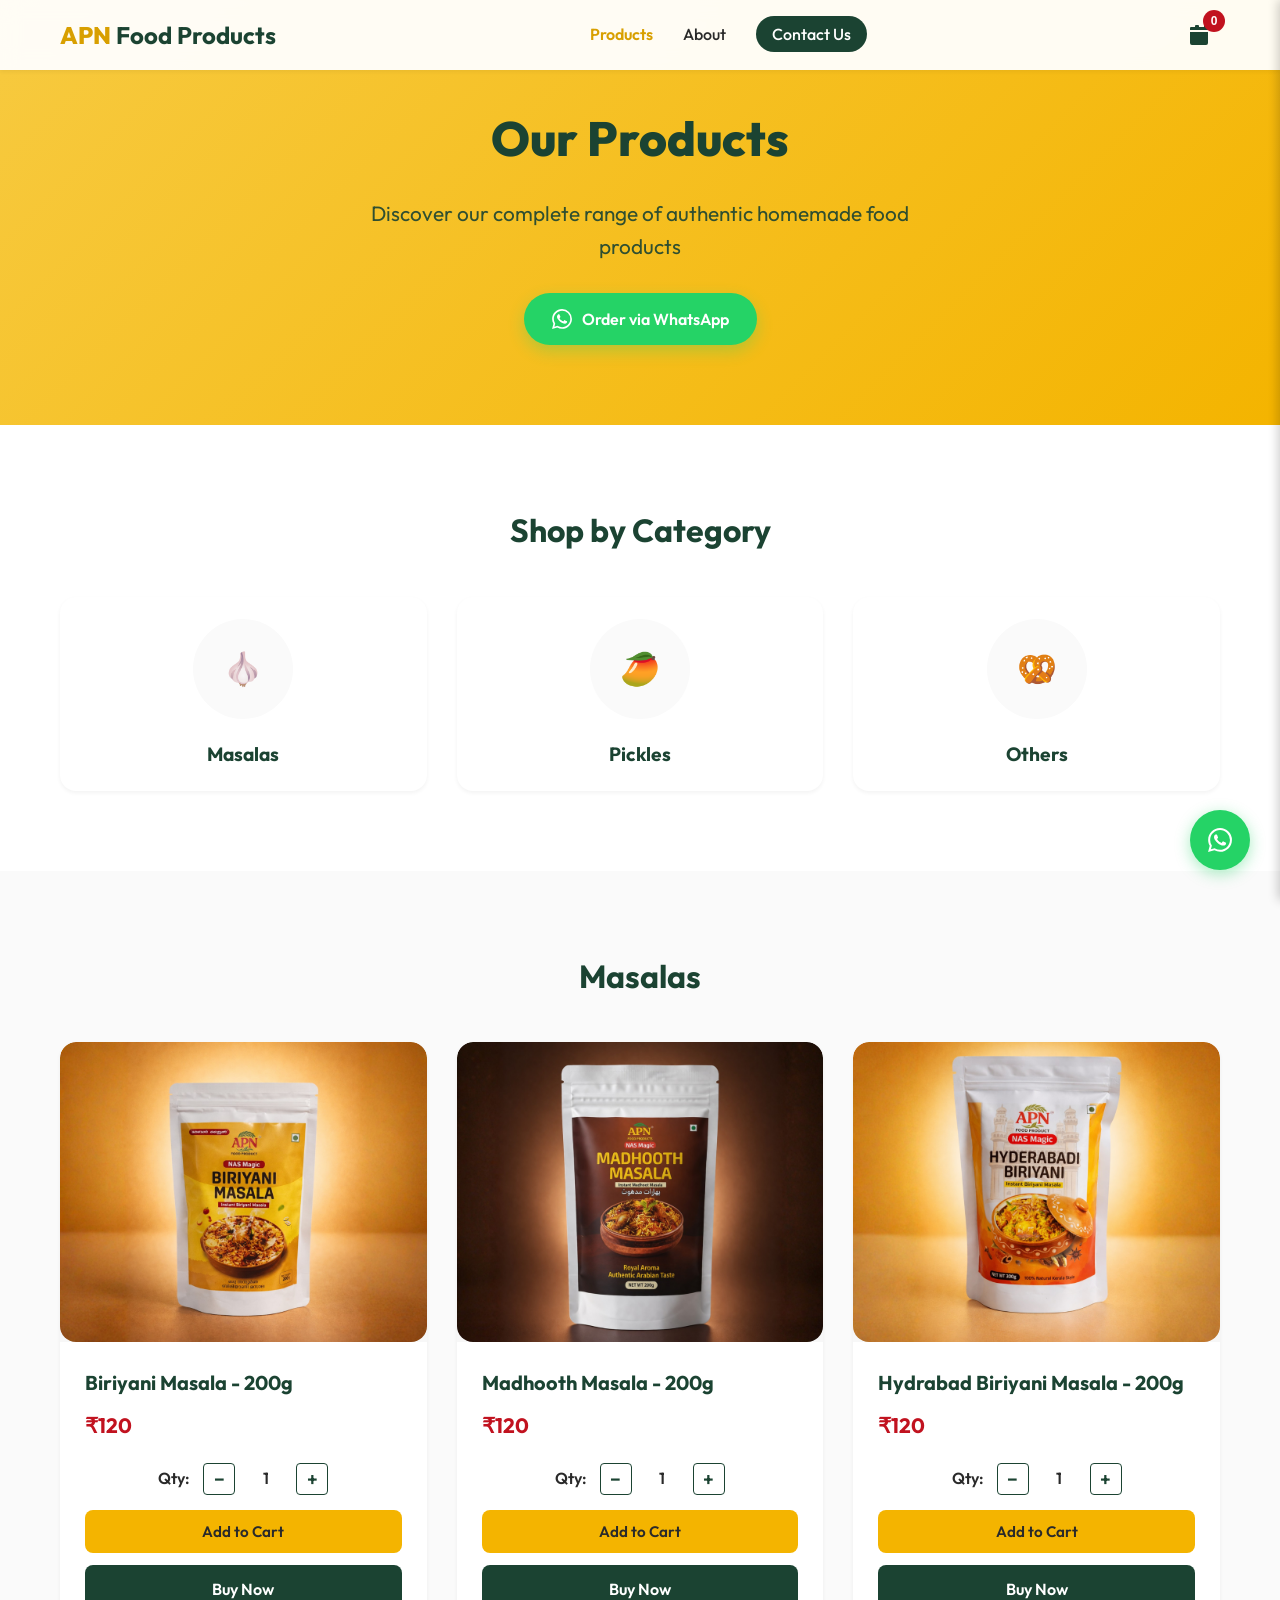
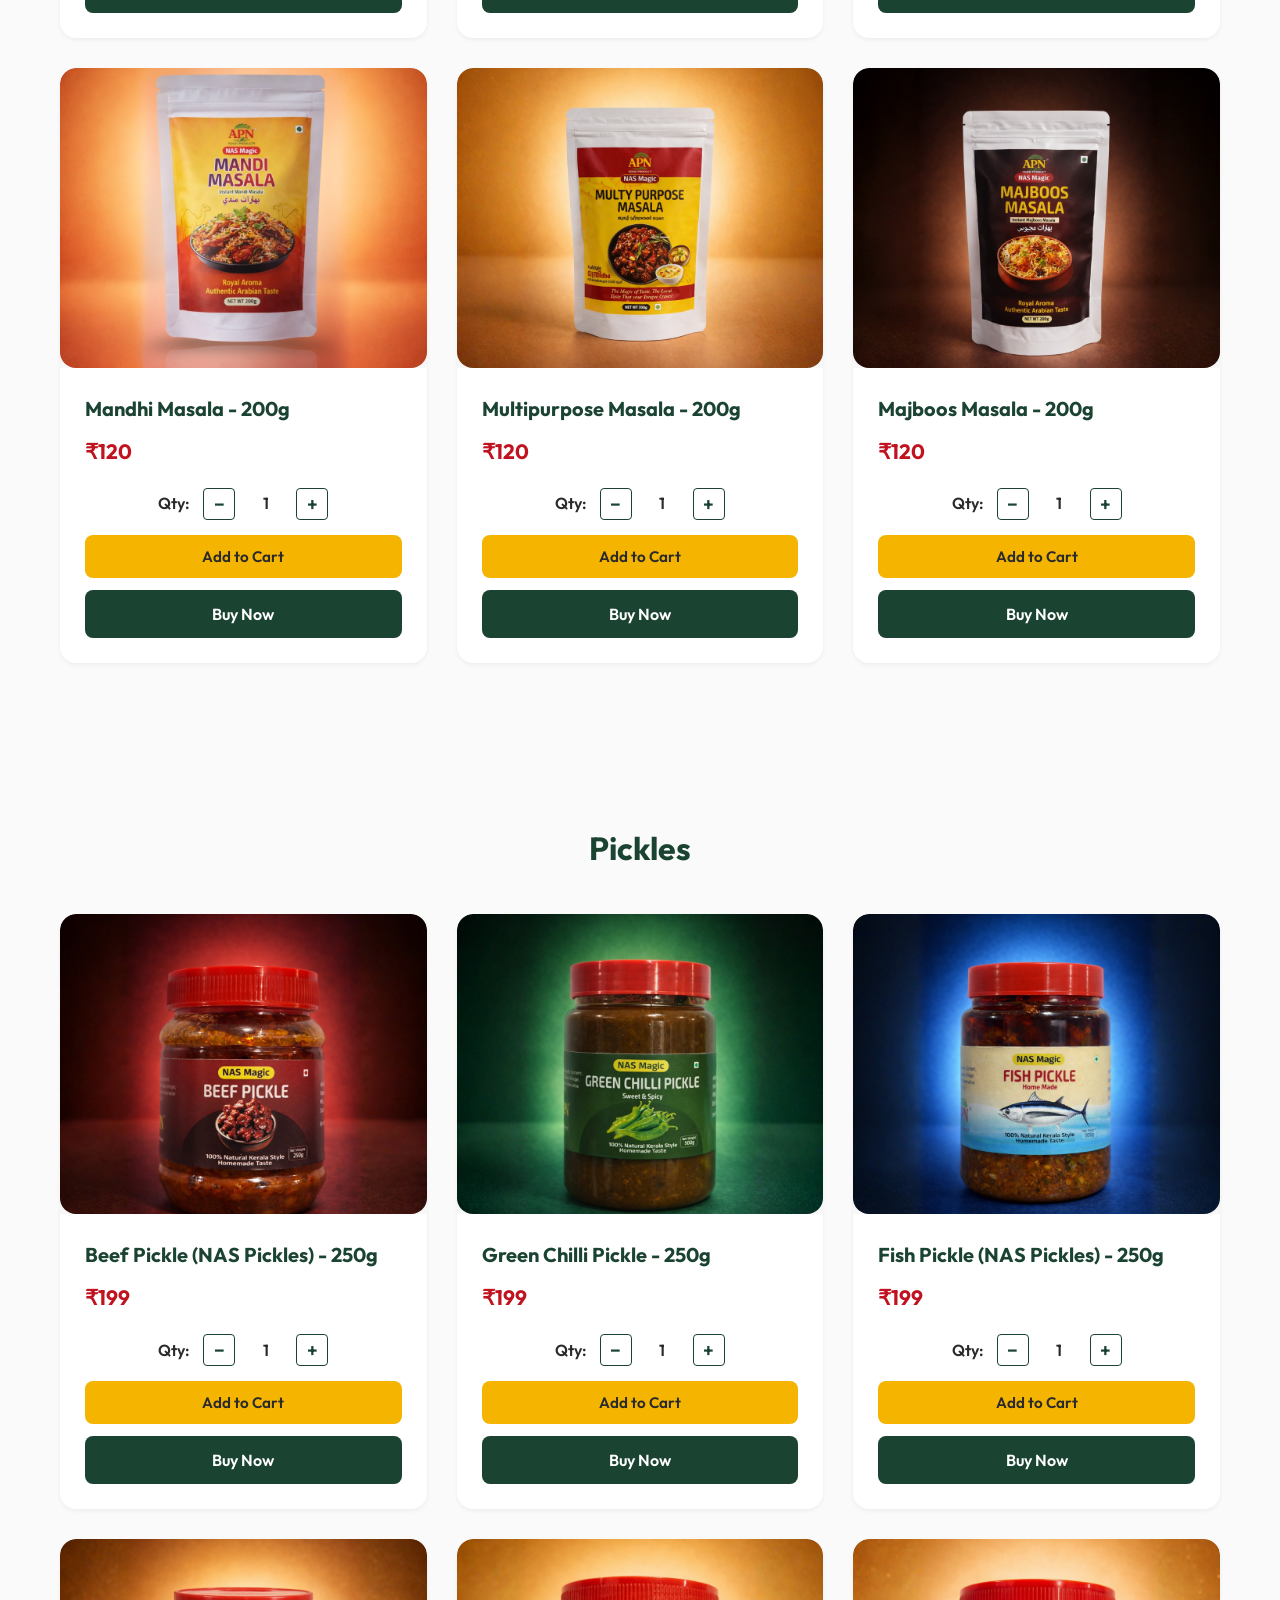
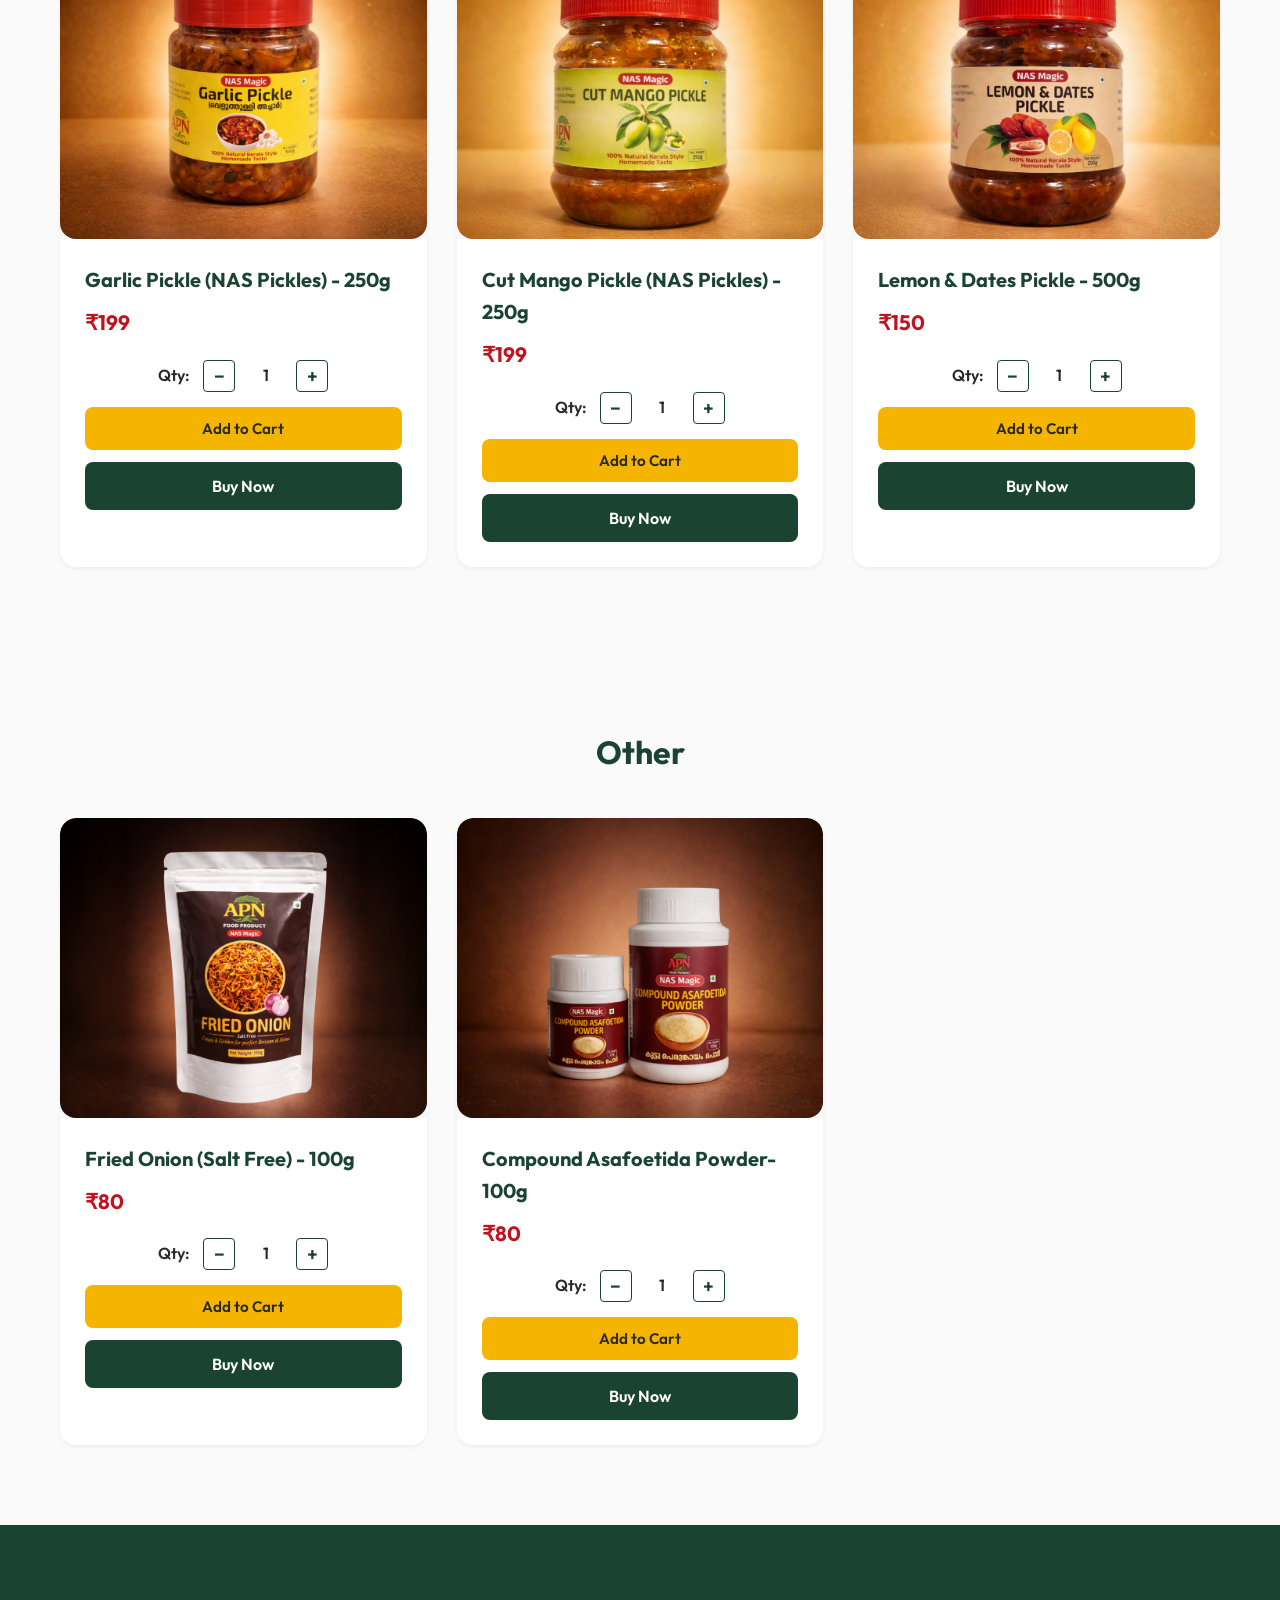
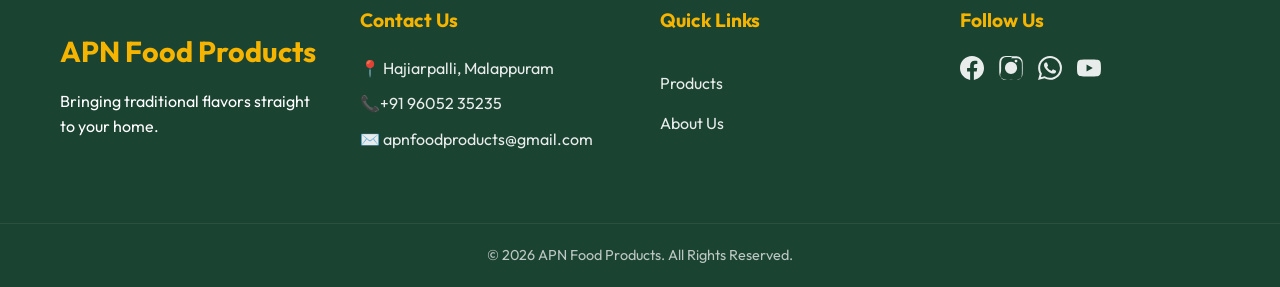
==== commit 01889118: "updates" ====
--- a/products.html
+++ b/products.html
@@ -28,13 +28,20 @@
                 <li><a href="products.html" class="active">Products</a></li>
                 <li><a href="index.html#about">About</a></li>
                 <li><a href="index.html#contact" class="nav-btn">Contact Us</a></li>
-                <li><button id="cart-btn" class="cart-icon-btn">
+            </ul>
+            <div class="nav-actions">
+                <button id="cart-btn" class="cart-icon-btn">
                     <svg xmlns="http://www.w3.org/2000/svg" viewBox="0 0 24 24" width="24" height="24" fill="currentColor">
                         <path d="M7 4V3a1 1 0 0 1 1-1h2a1 1 0 0 1 1 1v1h5V3a1 1 0 0 1 1-1h2a1 1 0 0 1 1 1v1h2a1 1 0 0 1 1 1v2H2V5a1 1 0 0 1 1-1h4zm13 5H2v11a2 2 0 0 0 2 2h14a2 2 0 0 0 2-2V9z"/>
                     </svg>
                     <span id="cart-badge" class="cart-badge">0</span>
-                </button></li>
-            </ul>
+                </button>
+                <button class="hamburger" id="hamburger">
+                    <svg xmlns="http://www.w3.org/2000/svg" viewBox="0 0 24 24" width="28" height="28" fill="currentColor">
+                        <path d="M3 4h18v2H3V4zm0 7h18v2H3v-2zm0 7h18v2H3v-2z"/>
+                    </svg>
+                </button>
+            </div>
         </div>
     </nav>
 
--- a/css/styles.css
+++ b/css/styles.css
@@ -174,6 +174,22 @@
 
 .nav-links a:hover {
     color: var(--primary-dark);
+}
+
+.nav-actions {
+    display: flex;
+    align-items: center;
+    gap: 15px;
+}
+
+.hamburger {
+    display: none;
+    background: none;
+    border: none;
+    color: var(--accent);
+    cursor: pointer;
+    font-size: 1.5rem;
+    padding: 5px;
 }
 
 .nav-btn {
@@ -915,19 +931,21 @@
 
 .about-image {
     flex: 1;
-    height: 400px;
+    display: flex;
+    justify-content: center;
+    align-items: center;
+    width: 100%;
+}
+
+.founder-img {
+    width: 100%;
+    max-height: 450px;
+    object-fit: cover;
+    object-position: top center;
     border-radius: var(--radius-lg);
-    background: linear-gradient(135deg, var(--primary-light) 0%, var(--primary) 100%);
     box-shadow: var(--shadow-md);
-    position: relative;
-    overflow: hidden;
-    background-size: cover;
-    background-position: center;
-    background-repeat: no-repeat;
-}
-
-.about-image.has-photo {
-    background: url('../images/FOUNDER.png') top center/cover no-repeat;
+    background-color: var(--primary-light);
+    display: block;
 }
 
 .about-image.placeholder-about::after {
@@ -1150,36 +1168,128 @@
 
 /* Responsive Design (Mobile First adjustments handled throughout, these are for very small/large breakpoints) */
 @media (max-width: 768px) {
+    .hamburger {
+        display: block;
+    }
     .nav-links {
-        display: none;
-        /* In a real app, you'd add a hamburger menu logic here */
+        display: flex;
+        flex-direction: column;
+        position: absolute;
+        top: 100%;
+        left: 0;
+        width: 100%;
+        background-color: rgba(255, 255, 255, 0.98);
+        padding: 0 20px;
+        box-shadow: var(--shadow-md);
+        gap: 20px;
+        text-align: center;
+        overflow: hidden;
+        max-height: 0;
+        opacity: 0;
+        visibility: hidden;
+        transition: all 0.35s cubic-bezier(0.25, 0.8, 0.25, 1);
+    }
+    .nav-links.active {
+        max-height: 300px;
+        padding: 25px 20px;
+        opacity: 1;
+        visibility: visible;
+    }
+    .nav-links a {
+        display: block;
+        padding: 10px 0;
+        font-size: 1.1rem;
+    }
+    .nav-btn {
+        display: inline-block;
+        padding: 12px 24px;
     }
 
     .hero-split {
         flex-direction: column-reverse;
-        justify-content: flex-end;
+        justify-content: center;
         padding-top: 100px;
         text-align: center;
+        gap: 15px;
+    }
+
+    .hero-image-content {
+        height: auto;
+        flex: none;
     }
 
     .hero-text-content {
         text-align: center;
-        padding: 0 20px;
+        padding: 0 10px;
+    }
+
+    .hero-buttons {
+        justify-content: center;
+        margin-bottom: 10px;
+    }
+
+    .cta-button {
+        padding: 12px 24px;
+        font-size: 1rem;
+    }
+
+    .section-title {
+        font-size: 1.6rem;
+        margin-bottom: 25px;
+    }
+
+    .page-title {
+        font-size: 1.8rem;
+        margin-bottom: 15px;
+    }
+
+    .page-subtitle {
+        font-size: 1rem;
     }
 
     .hero-text-content h1,
     .hero h1 {
-        font-size: 2.5rem;
+        font-size: 1.6rem;
+        line-height: 1.2;
+        margin-bottom: 5px;
     }
 
     .hero-text-content p,
     .hero p {
-        font-size: 1.2rem;
-        margin-bottom: 20px;
+        font-size: 1rem;
+        margin-bottom: 15px;
+    }
+
+    .about-text h2 {
+        font-size: 1.6rem;
+        margin-bottom: 15px;
+    }
+
+    .about-text p {
+        font-size: 1rem;
+    }
+
+    .footer-brand h2 {
+        font-size: 1.5rem;
+    }
+
+    .footer-contact h3,
+    .footer-links h3,
+    .footer-social h3 {
+        font-size: 1.1rem;
+        margin-bottom: 15px;
     }
 
     .slider-product-img {
-        max-height: 40vh;
+        height: auto;
+        max-height: 55vh;
+        width: 100%;
+        max-width: 400px;
+        object-fit: contain;
+    }
+
+    .slider-controls {
+        display: none;
     }
 
     .about-content {
@@ -1188,16 +1298,84 @@
 
     .about-image {
         width: 100%;
-        height: 300px;
+        margin-top: 20px;
+        height: auto;
+    }
+    
+    .founder-img {
+        width: 100%;
+        height: auto;
+        max-height: 400px;
+        object-fit: contain;
+        background-color: transparent;
+    }
+
+    .product-grid {
+        grid-template-columns: repeat(2, 1fr);
+        gap: 10px;
+    }
+    .product-image-container {
+        height: 140px;
+    }
+    .product-info {
+        padding: 10px;
+    }
+    .product-info h3 {
+        font-size: 0.95rem;
+        margin-bottom: 5px;
+        line-height: 1.3;
+    }
+    .price {
+        font-size: 1.1rem;
+        margin-bottom: 10px;
+    }
+    .quantity-selector {
+        margin-bottom: 10px;
+    }
+    .qty-btn {
+        width: 24px;
+        height: 24px;
+        font-size: 1rem;
+    }
+    .qty-display {
+        width: 28px;
+    }
+    .product-buttons {
+        gap: 8px;
+    }
+    .buy-btn, .add-to-cart-btn {
+        padding: 8px;
+        font-size: 0.85rem;
+    }
+
+    .offer-banner {
+        padding: 8px 0;
+        overflow: hidden;
     }
 
     .banner-content {
-        flex-direction: column;
-        gap: 5px;
-        text-align: center;
+        display: flex;
+        flex-direction: row;
+        flex-wrap: nowrap;
+        align-items: center;
+        gap: 15px;
+        padding: 0;
+        width: max-content;
+        font-size: 0.9rem;
+        animation: marquee 12s linear infinite;
+    }
+
+    @keyframes marquee {
+        0% { transform: translateX(100vw); }
+        100% { transform: translateX(-100%); }
+    }
+
+    .banner-content p {
+        white-space: nowrap;
     }
 
     .separator {
-        display: none;
+        display: inline-block;
+        opacity: 0.5;
     }
 }
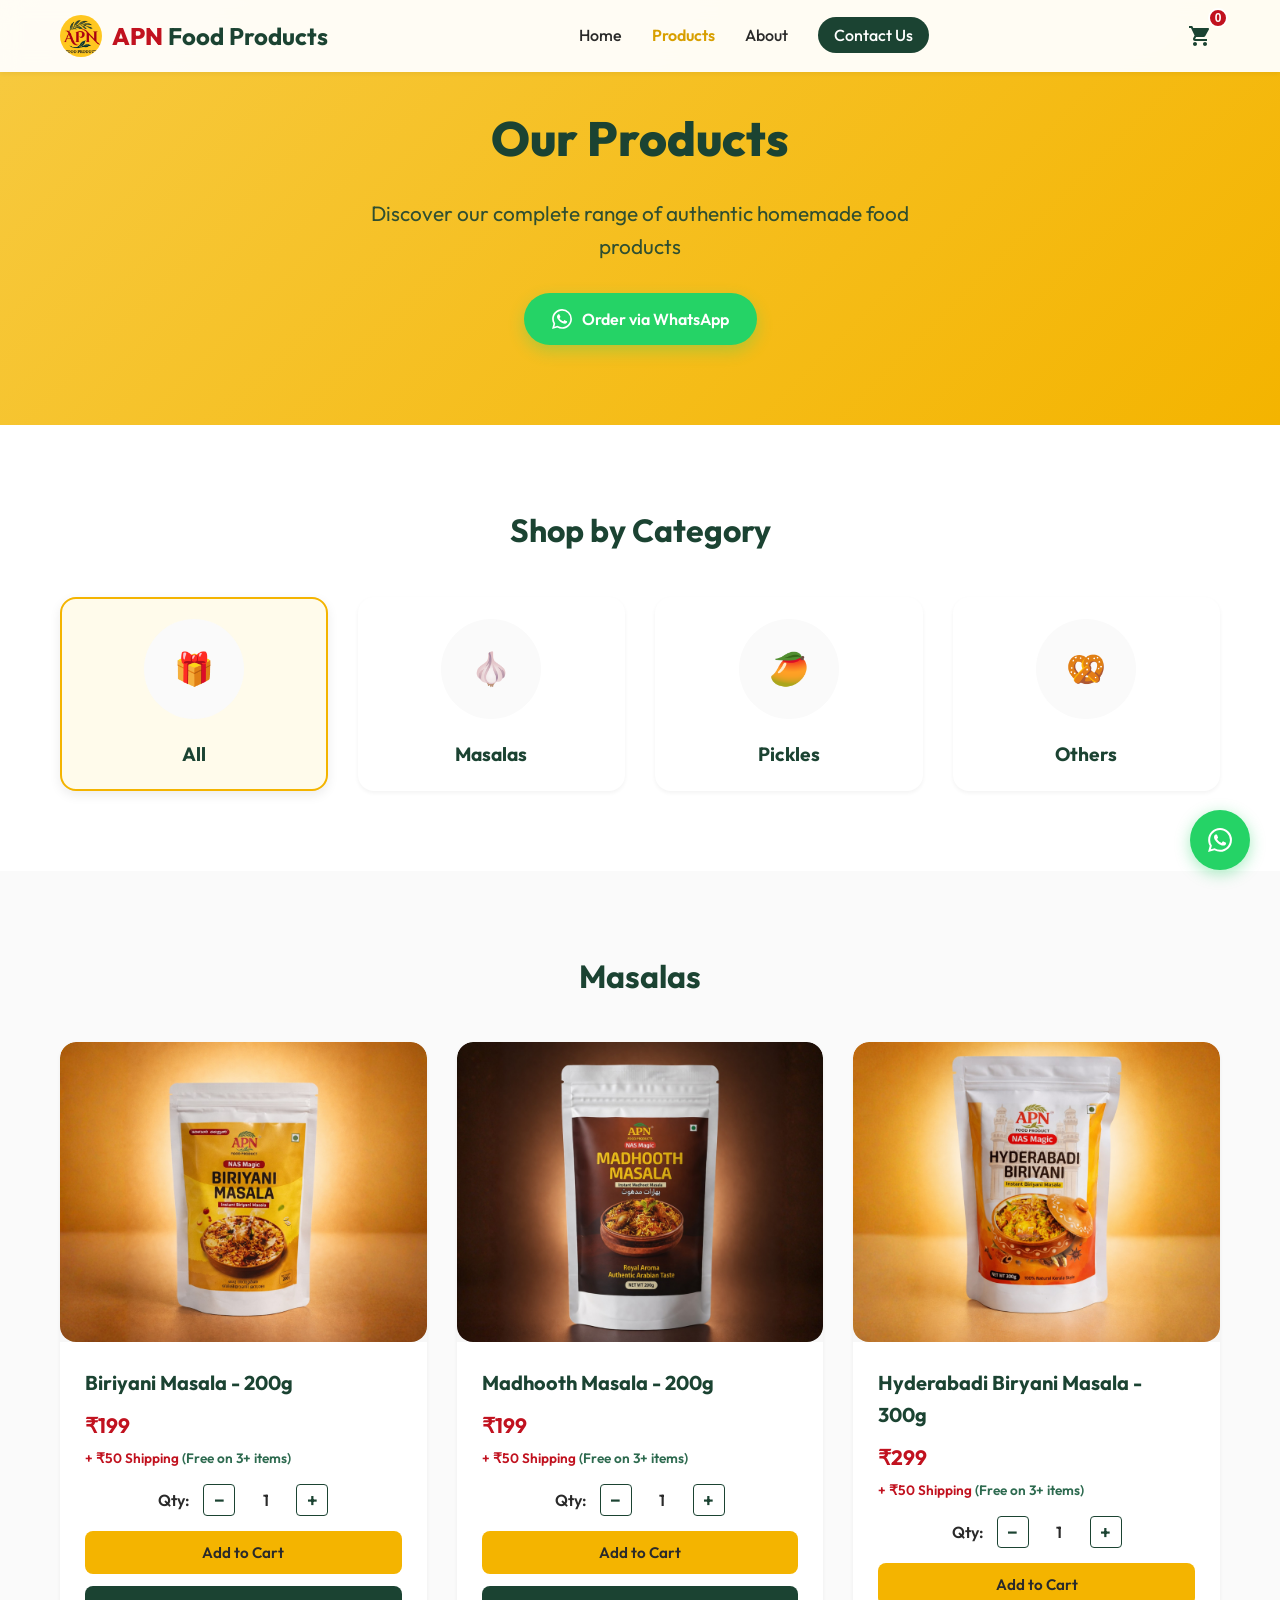
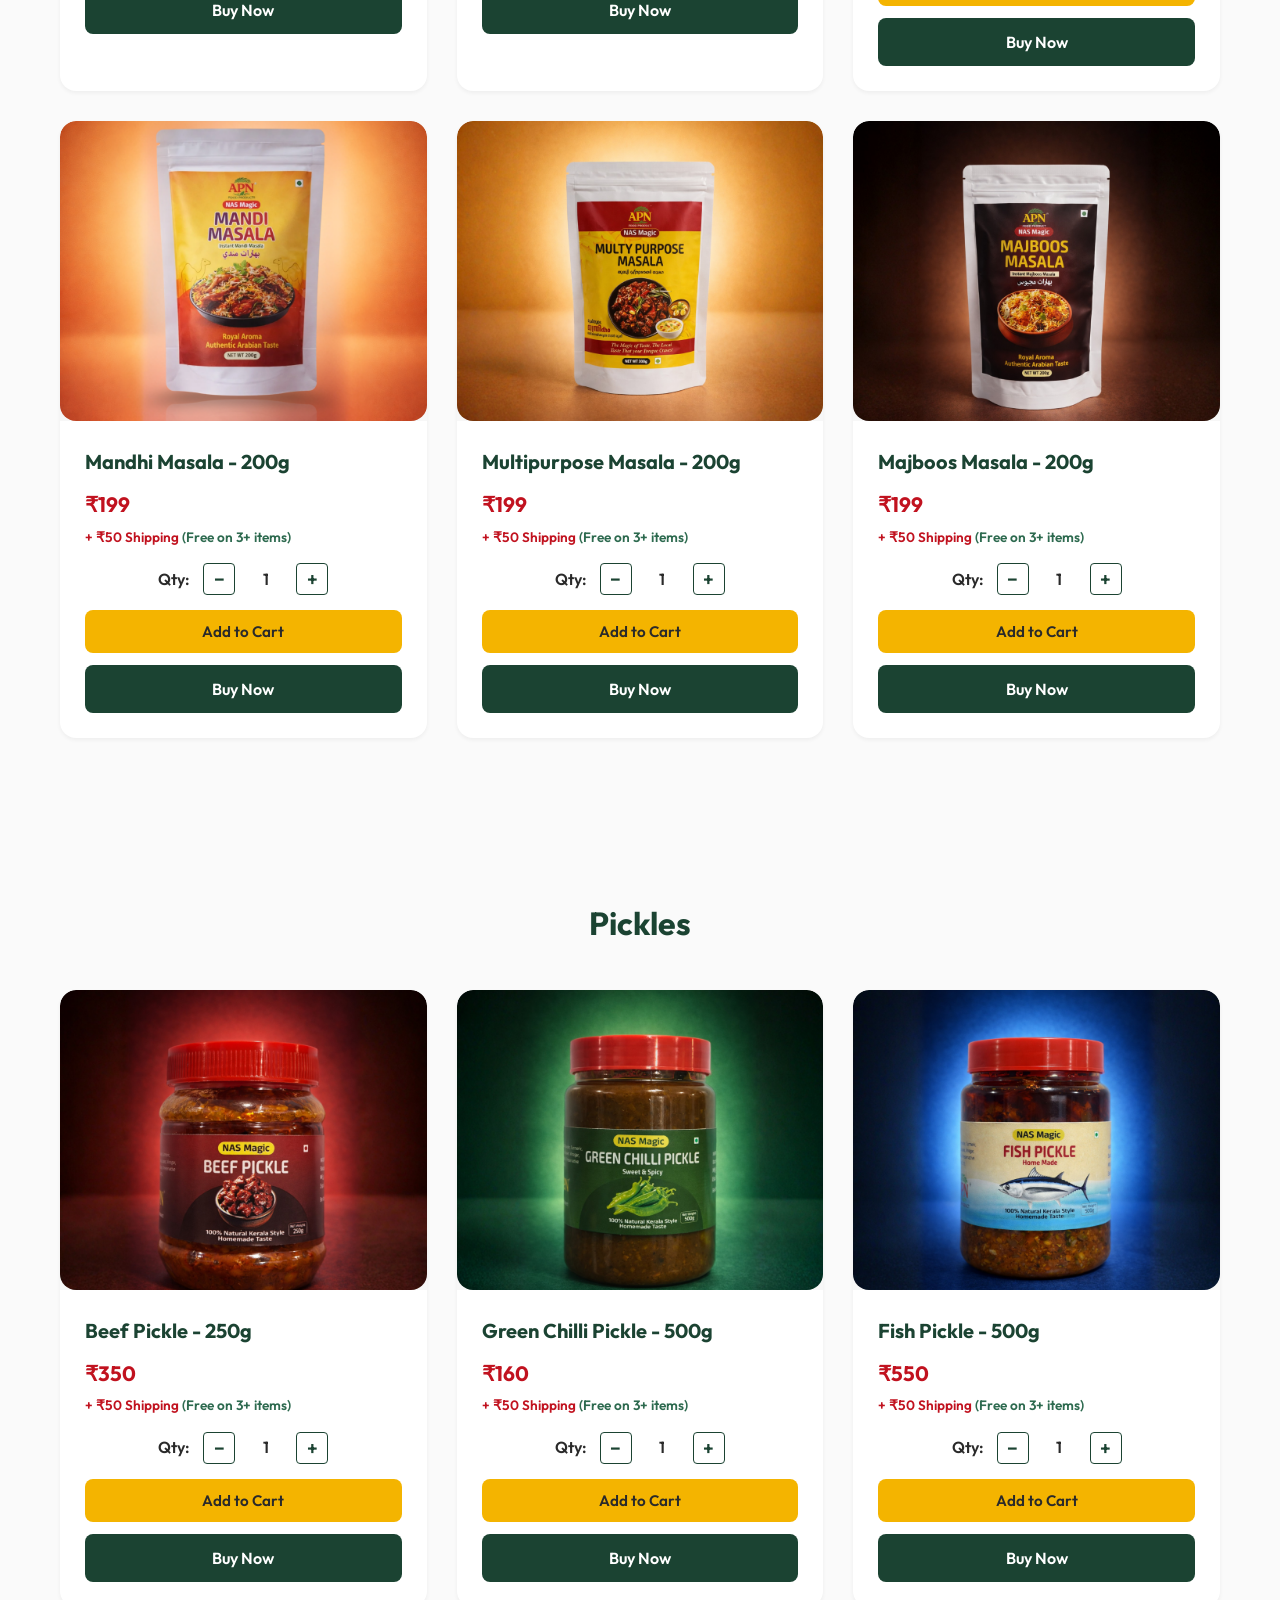
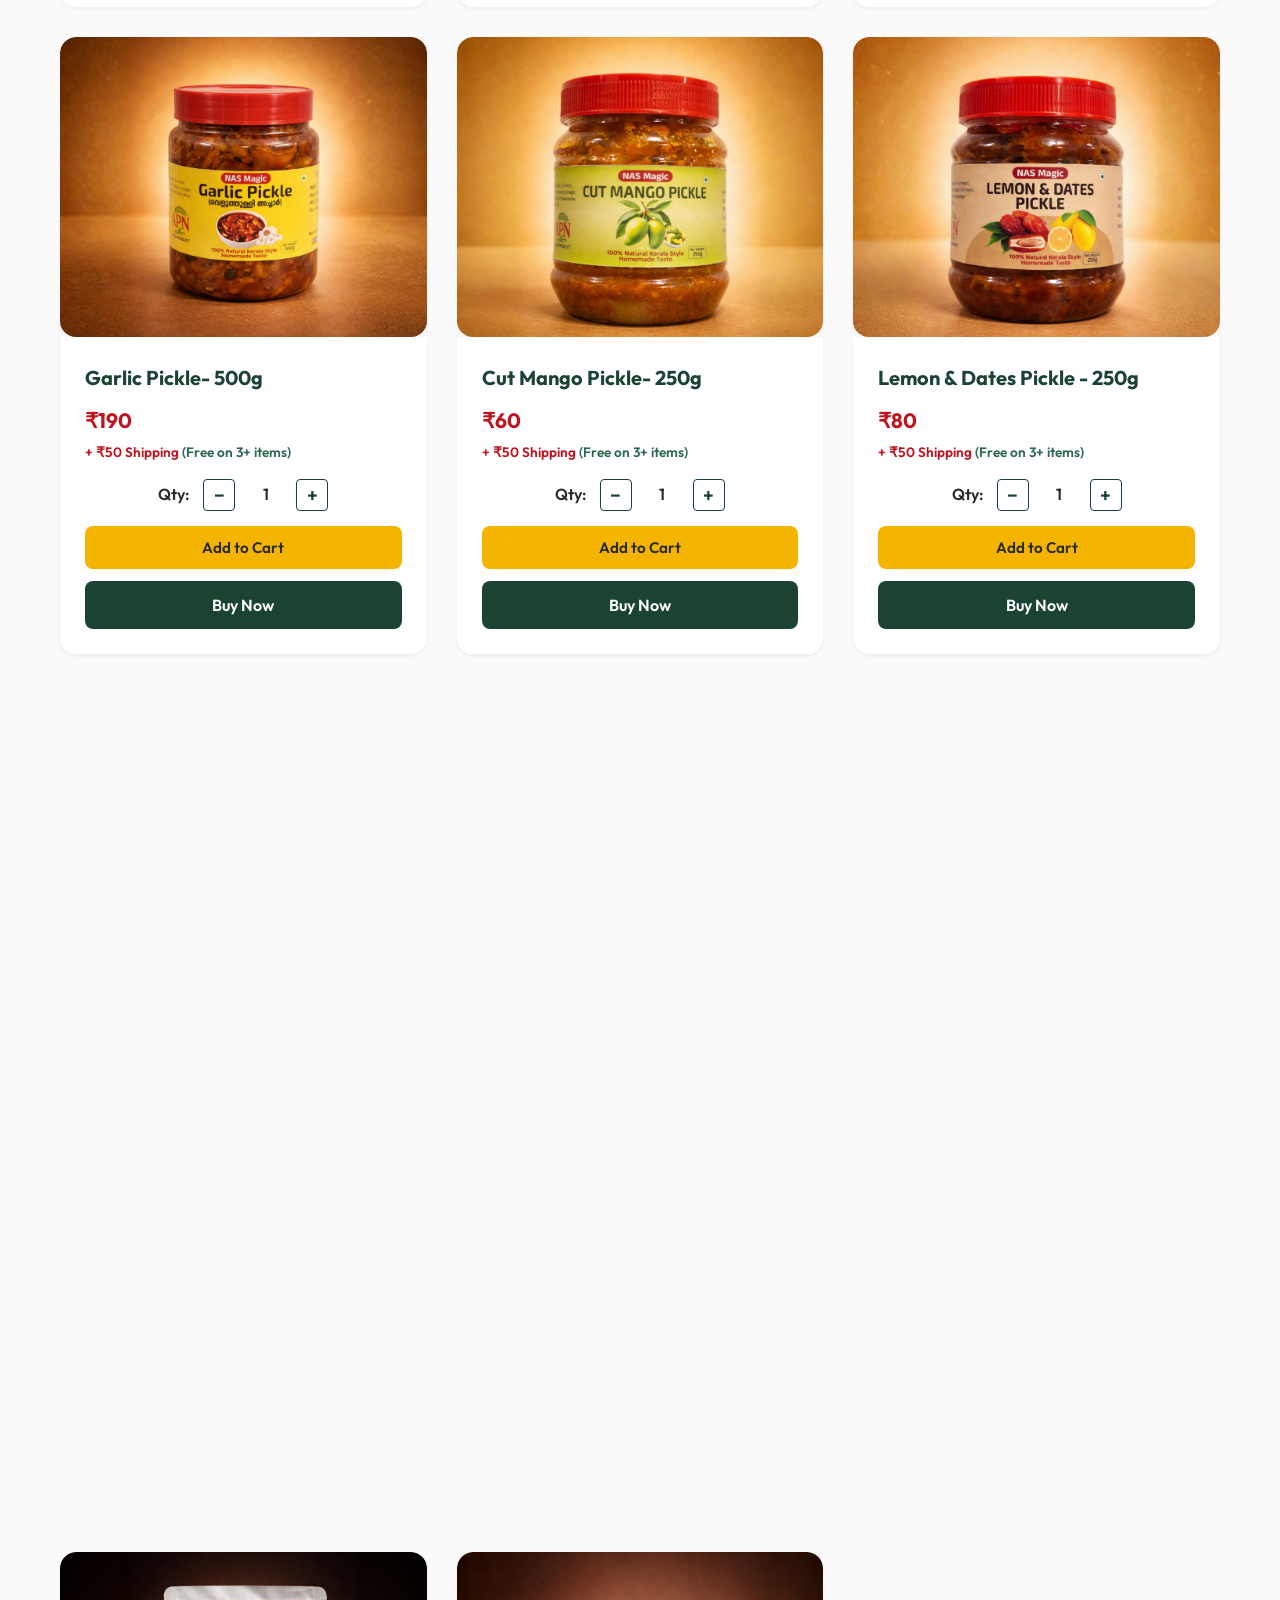
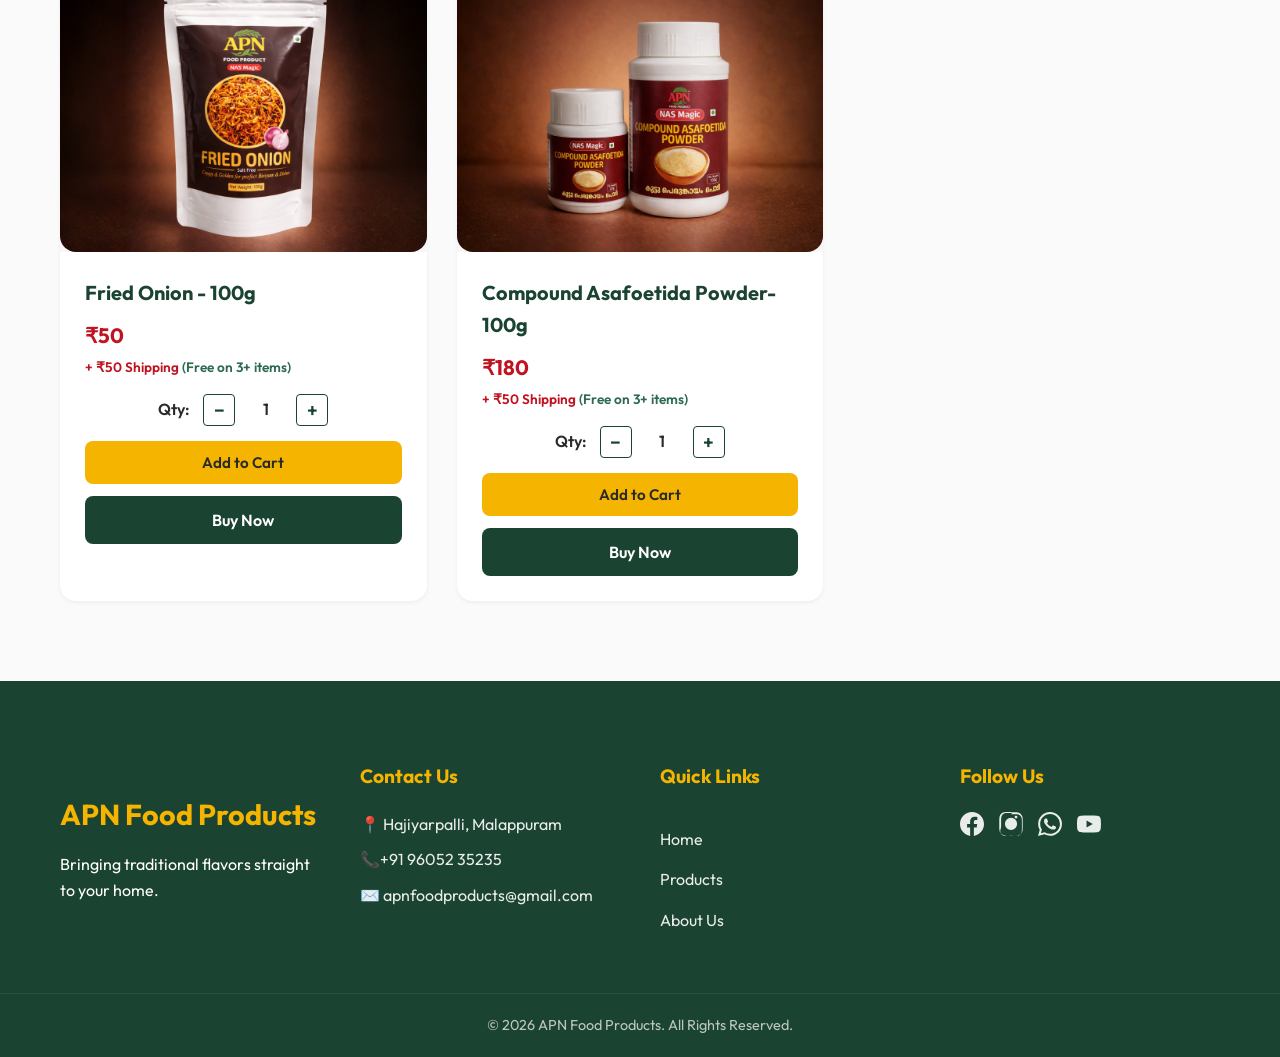
==== commit c7b9511f: "updates" ====
--- a/products.html
+++ b/products.html
@@ -4,7 +4,7 @@
 <head>
     <meta charset="UTF-8">
     <meta name="viewport" content="width=device-width, initial-scale=1.0">
-    <title>Products - APN Food Products</title>
+    <title>APN Food Products</title>
     <meta name="description"
         content="Browse our complete collection of authentic homemade masala, pickles, and food products. 100% pure and premium quality.">
     <link rel="preconnect" href="https://fonts.googleapis.com">
@@ -21,9 +21,11 @@
     <nav class="navbar">
         <div class="nav-container">
             <a href="index.html" class="logo">
+                <img src="images/APNLOGO.png" alt="APN Food Products logo" class="logo-img">
                 <span class="logo-text">APN</span> Food Products
             </a>
             <ul class="nav-links">
+                <li><a href="index.html">Home</a></li>
                 <!-- <li><a href="index.html#categories">Categories</a></li> -->
                 <li><a href="products.html" class="active">Products</a></li>
                 <li><a href="index.html#about">About</a></li>
@@ -31,15 +33,16 @@
             </ul>
             <div class="nav-actions">
                 <button id="cart-btn" class="cart-icon-btn">
-                    <svg xmlns="http://www.w3.org/2000/svg" viewBox="0 0 24 24" width="24" height="24" fill="currentColor">
-                        <path d="M7 4V3a1 1 0 0 1 1-1h2a1 1 0 0 1 1 1v1h5V3a1 1 0 0 1 1-1h2a1 1 0 0 1 1 1v1h2a1 1 0 0 1 1 1v2H2V5a1 1 0 0 1 1-1h4zm13 5H2v11a2 2 0 0 0 2 2h14a2 2 0 0 0 2-2V9z"/>
+                    <svg xmlns="http://www.w3.org/2000/svg" viewBox="0 0 24 24" width="24" height="24"
+                        fill="currentColor">
+                        <path d="M7 18c-1.1 0-1.99.9-1.99 2s.89 2 1.99 2 2-.9 2-2-.9-2-2-2zM1 2v2h2l3.6 7.59-1.35 2.45c-.16.28-.25.61-.25.96 0 1.1.9 2 2 2h12v-2H7.42c-.14 0-.25-.11-.25-.25l.03-.12.9-1.63h7.45c.75 0 1.41-.41 1.75-1.03l3.58-6.49c.08-.14.12-.31.12-.48 0-.55-.45-1-1-1H5.21l-.94-2H1zm16 16c-1.1 0-1.99.9-1.99 2s.89 2 1.99 2 2-.9 2-2-.9-2-2-2z"/>
                     </svg>
                     <span id="cart-badge" class="cart-badge">0</span>
                 </button>
-                <button class="hamburger" id="hamburger">
-                    <svg xmlns="http://www.w3.org/2000/svg" viewBox="0 0 24 24" width="28" height="28" fill="currentColor">
-                        <path d="M3 4h18v2H3V4zm0 7h18v2H3v-2zm0 7h18v2H3v-2z"/>
-                    </svg>
+                <button class="hamburger" id="hamburger" aria-label="Toggle navigation menu">
+                    <span class="bar"></span>
+                    <span class="bar"></span>
+                    <span class="bar"></span>
                 </button>
             </div>
         </div>
@@ -52,8 +55,10 @@
             <p class="page-subtitle">Discover our complete range of authentic homemade food products</p>
             <div class="page-header-buttons">
                 <button class="whatsapp-button" onclick="openWhatsApp()">
-                    <svg xmlns="http://www.w3.org/2000/svg" viewBox="0 0 24 24" width="20" height="20" fill="currentColor">
-                        <path d="M17.472 14.382c-.297-.149-1.758-.867-2.03-.967-.273-.099-.471-.148-.67.15-.197.297-.767.966-.94 1.164-.173.199-.347.223-.644.075-.297-.15-1.255-.463-2.39-1.475-.883-.788-1.48-1.761-1.653-2.059-.173-.297-.018-.458.13-.606.134-.133.298-.347.446-.52.149-.174.198-.298.298-.497.099-.198.05-.371-.025-.52-.075-.149-.669-1.612-.916-2.207-.242-.579-.487-.5-.669-.51a12.8 12.8 0 0 0-.57-.01c-.198 0-.52.074-.792.372-.272.297-1.04 1.016-1.04 2.479 0 1.462 1.065 2.875 1.213 3.074.149.198 2.096 3.2 5.077 4.487.709.306 1.262.489 1.694.625.712.227 1.36.195 1.871.118.571-.085 1.758-.719 2.006-1.413.248-.694.248-1.289.173-1.413-.074-.124-.272-.198-.57-.347m-5.421 7.403h-.004a9.87 9.87 0 0 1-5.031-1.378l-.361-.214-3.741.982.998-3.648-.235-.374a9.86 9.86 0 0 1-1.51-5.26c.001-5.45 4.436-9.884 9.888-9.884 2.64 0 5.122 1.03 6.988 2.898a9.825 9.825 0 0 1 2.893 6.994c-.003 5.45-4.437 9.884-9.885 9.884m8.413-18.297A11.815 11.815 0 0 0 12.05 0C5.495 0 .16 5.335.157 11.892c0 2.096.547 4.142 1.588 5.945L.057 24l6.305-1.654a11.882 11.882 0 0 0 5.683 1.448h.005c6.554 0 11.89-5.335 11.893-11.893a11.821 11.821 0 0 0-3.48-8.413Z"/>
+                    <svg xmlns="http://www.w3.org/2000/svg" viewBox="0 0 24 24" width="20" height="20"
+                        fill="currentColor">
+                        <path
+                            d="M17.472 14.382c-.297-.149-1.758-.867-2.03-.967-.273-.099-.471-.148-.67.15-.197.297-.767.966-.94 1.164-.173.199-.347.223-.644.075-.297-.15-1.255-.463-2.39-1.475-.883-.788-1.48-1.761-1.653-2.059-.173-.297-.018-.458.13-.606.134-.133.298-.347.446-.52.149-.174.198-.298.298-.497.099-.198.05-.371-.025-.52-.075-.149-.669-1.612-.916-2.207-.242-.579-.487-.5-.669-.51a12.8 12.8 0 0 0-.57-.01c-.198 0-.52.074-.792.372-.272.297-1.04 1.016-1.04 2.479 0 1.462 1.065 2.875 1.213 3.074.149.198 2.096 3.2 5.077 4.487.709.306 1.262.489 1.694.625.712.227 1.36.195 1.871.118.571-.085 1.758-.719 2.006-1.413.248-.694.248-1.289.173-1.413-.074-.124-.272-.198-.57-.347m-5.421 7.403h-.004a9.87 9.87 0 0 1-5.031-1.378l-.361-.214-3.741.982.998-3.648-.235-.374a9.86 9.86 0 0 1-1.51-5.26c.001-5.45 4.436-9.884 9.888-9.884 2.64 0 5.122 1.03 6.988 2.898a9.825 9.825 0 0 1 2.893 6.994c-.003 5.45-4.437 9.884-9.885 9.884m8.413-18.297A11.815 11.815 0 0 0 12.05 0C5.495 0 .16 5.335.157 11.892c0 2.096.547 4.142 1.588 5.945L.057 24l6.305-1.654a11.882 11.882 0 0 0 5.683 1.448h.005c6.554 0 11.89-5.335 11.893-11.893a11.821 11.821 0 0 0-3.48-8.413Z" />
                     </svg>
                     Order via WhatsApp
                 </button>
@@ -64,21 +69,25 @@
     <!-- Product Categories -->
     <section id="categories" class="categories section">
         <div class="container">
-            <h2 class="section-title">Shop by Category</h2>
+            <h2 class="section-title reveal">Shop by Category</h2>
             <div class="category-grid">
-                <div class="category-card" onclick="scrollToProducts('masala')">
+                <div class="category-card reveal selected" onclick="scrollToProducts('all', event)">
+                    <div class="cat-image placeholder-combo"></div>
+                    <h3>All</h3>
+                </div>
+                <div class="category-card reveal" onclick="scrollToProducts('masala', event)">
                     <div class="cat-image placeholder-masala"></div>
                     <h3>Masalas</h3>
                 </div>
-                <div class="category-card" onclick="scrollToProducts('pickle')">
+                <div class="category-card reveal" onclick="scrollToProducts('pickle', event)">
                     <div class="cat-image placeholder-pickle"></div>
                     <h3>Pickles</h3>
                 </div>
-                <div class="category-card" onclick="scrollToProducts('other')">
+                <div class="category-card reveal" onclick="scrollToProducts('other', event)">
                     <div class="cat-image placeholder-snacks"></div>
                     <h3>Others</h3>
                 </div>
-                <!-- <div class="category-card" onclick="scrollToProducts('combo')">
+                <!-- <div class="category-card reveal" onclick="scrollToProducts('combo')">
                     <div class="cat-image placeholder-combo"></div>
                     <h3>Combo Packs</h3>
                 </div> -->
@@ -89,143 +98,157 @@
     <!-- Masala Section -->
     <section id="masala-section" class="products section bg-light">
         <div class="container">
-            <h2 class="section-title">Masalas</h2>
+            <h2 class="section-title reveal">Masalas</h2>
             <div class="product-grid">
                 <!-- Product 5 -->
-              
-                 <div class="product-card" data-category="masala">
+
+                <div class="product-card reveal" data-category="masala">
                     <div class="product-image-container">
                         <img src="images/biriyani masala.png" alt="Biriyani Masala" class="product-image-img">
                     </div>
                     <div class="product-info">
                         <h3>Biriyani Masala - 200g</h3>
-                        <p class="price">₹120</p>
-                        <div class="quantity-selector">
-                            <label class="quantity-label">Qty:</label>
-                            <button class="qty-btn qty-minus">−</button>
-                            <span class="qty-display">1</span>
-                            <button class="qty-btn qty-plus">+</button>
-                        </div>
-                        <div class="product-buttons">
-                            <button class="add-to-cart-btn" data-product="Biriyani Masala (200g)" data-price="120">
-                                Add to Cart
-                            </button>
-                            <button class="buy-btn" data-product="Biriyani Masala (200g)" data-price="120">
-                                Buy Now
-                            </button>
-                        </div>
-                    </div>
-                </div>
-                  <div class="product-card" data-category="masala">
+                        <p class="price">₹199</p>
+                        <p class="shipping-charge">+ ₹50 Shipping <span class="free-shipping">(Free on 3+ items)</span>
+                        </p>
+                        <div class="quantity-selector">
+                            <label class="quantity-label">Qty:</label>
+                            <button class="qty-btn qty-minus">−</button>
+                            <span class="qty-display">1</span>
+                            <button class="qty-btn qty-plus">+</button>
+                        </div>
+                        <div class="product-buttons">
+                            <button class="add-to-cart-btn" data-product="Biriyani Masala (200g)" data-price="199">
+                                Add to Cart
+                            </button>
+                            <button class="buy-btn" data-product="Biriyani Masala (200g)" data-price="199">
+                                Buy Now
+                            </button>
+                        </div>
+                    </div>
+                </div>
+                <div class="product-card reveal" data-category="masala">
                     <div class="product-image-container">
                         <img src="images/madhooth masala.png" alt="Madhooth Masala" class="product-image-img">
                     </div>
                     <div class="product-info">
                         <h3>Madhooth Masala - 200g</h3>
-                        <p class="price">₹120</p>
-                        <div class="quantity-selector">
-                            <label class="quantity-label">Qty:</label>
-                            <button class="qty-btn qty-minus">−</button>
-                            <span class="qty-display">1</span>
-                            <button class="qty-btn qty-plus">+</button>
-                        </div>
-                        <div class="product-buttons">
-                            <button class="add-to-cart-btn" data-product="Madhooth Masala (200g)" data-price="120">
-                                Add to Cart
-                            </button>
-                            <button class="buy-btn" data-product="Madhooth Masala (200g)" data-price="120">
-                                Buy Now
-                            </button>
-                        </div>
-                    </div>
-                </div>
-                 <div class="product-card" data-category="masala">
-                    <div class="product-image-container">
-                        <img src="images/hydrabad biriyani masala.png" alt="Hydrabad Biriyani Masala" class="product-image-img">
-                    </div>
-                    <div class="product-info">
-                        <h3>Hydrabad Biriyani Masala - 200g</h3>
-                        <p class="price">₹120</p>
-                        <div class="quantity-selector">
-                            <label class="quantity-label">Qty:</label>
-                            <button class="qty-btn qty-minus">−</button>
-                            <span class="qty-display">1</span>
-                            <button class="qty-btn qty-plus">+</button>
-                        </div>
-                        <div class="product-buttons">
-                            <button class="add-to-cart-btn" data-product="Hydrabad Biriyani Masala (200g)" data-price="120">
-                                Add to Cart
-                            </button>
-                            <button class="buy-btn" data-product="Hydrabad Biriyani Masala (200g)" data-price="120">
-                                Buy Now
-                            </button>
-                        </div>
-                    </div>
-                </div>
-                <div class="product-card" data-category="masala">
+                        <p class="price">₹199</p>
+                        <p class="shipping-charge">+ ₹50 Shipping <span class="free-shipping">(Free on 3+ items)</span>
+                        </p>
+                        <div class="quantity-selector">
+                            <label class="quantity-label">Qty:</label>
+                            <button class="qty-btn qty-minus">−</button>
+                            <span class="qty-display">1</span>
+                            <button class="qty-btn qty-plus">+</button>
+                        </div>
+                        <div class="product-buttons">
+                            <button class="add-to-cart-btn" data-product="Madhooth Masala (200g)" data-price="199">
+                                Add to Cart
+                            </button>
+                            <button class="buy-btn" data-product="Madhooth Masala (200g)" data-price="199">
+                                Buy Now
+                            </button>
+                        </div>
+                    </div>
+                </div>
+                <div class="product-card reveal" data-category="masala">
+                    <div class="product-image-container">
+                        <img src="images/hydrabad biriyani masala.png" alt="Hyderabadi Biryani Masala"
+                            class="product-image-img">
+                    </div>
+                    <div class="product-info">
+                        <h3>Hyderabadi Biryani Masala - 300g</h3>
+                        <p class="price">₹299</p>
+                        <p class="shipping-charge">+ ₹50 Shipping <span class="free-shipping">(Free on 3+ items)</span>
+                        </p>
+                        <div class="quantity-selector">
+                            <label class="quantity-label">Qty:</label>
+                            <button class="qty-btn qty-minus">−</button>
+                            <span class="qty-display">1</span>
+                            <button class="qty-btn qty-plus">+</button>
+                        </div>
+                        <div class="product-buttons">
+                            <button class="add-to-cart-btn" data-product="Hyderabadi Biryani Masala (300g)"
+                                data-price="299">
+                                Add to Cart
+                            </button>
+                            <button class="buy-btn" data-product="Hyderabadi Biryani Masala (300g)" data-price="299">
+                                Buy Now
+                            </button>
+                        </div>
+                    </div>
+                </div>
+                <div class="product-card reveal" data-category="masala">
                     <div class="product-image-container">
                         <img src="images/mandhi masala.png" alt="Mandhi Masala" class="product-image-img">
                     </div>
                     <div class="product-info">
                         <h3>Mandhi Masala - 200g</h3>
-                        <p class="price">₹120</p>
-                        <div class="quantity-selector">
-                            <label class="quantity-label">Qty:</label>
-                            <button class="qty-btn qty-minus">−</button>
-                            <span class="qty-display">1</span>
-                            <button class="qty-btn qty-plus">+</button>
-                        </div>
-                        <div class="product-buttons">
-                            <button class="add-to-cart-btn" data-product="Mandhi Masala (200g)" data-price="120">
-                                Add to Cart
-                            </button>
-                            <button class="buy-btn" data-product="Mandhi Masala (200g)" data-price="120">
-                                Buy Now
-                            </button>
-                        </div>
-                    </div>
-                </div>
-                 <div class="product-card" data-category="masala">
+                        <p class="price">₹199</p>
+                        <p class="shipping-charge">+ ₹50 Shipping <span class="free-shipping">(Free on 3+ items)</span>
+                        </p>
+                        <div class="quantity-selector">
+                            <label class="quantity-label">Qty:</label>
+                            <button class="qty-btn qty-minus">−</button>
+                            <span class="qty-display">1</span>
+                            <button class="qty-btn qty-plus">+</button>
+                        </div>
+                        <div class="product-buttons">
+                            <button class="add-to-cart-btn" data-product="Mandhi Masala (200g)" data-price="199">
+                                Add to Cart
+                            </button>
+                            <button class="buy-btn" data-product="Mandhi Masala (200g)" data-price="199">
+                                Buy Now
+                            </button>
+                        </div>
+                    </div>
+                </div>
+                <div class="product-card reveal" data-category="masala">
                     <div class="product-image-container">
                         <img src="images/multipurpuse masala.png" alt="Multipurpose Masala" class="product-image-img">
                     </div>
                     <div class="product-info">
                         <h3>Multipurpose Masala - 200g</h3>
-                        <p class="price">₹120</p>
-                        <div class="quantity-selector">
-                            <label class="quantity-label">Qty:</label>
-                            <button class="qty-btn qty-minus">−</button>
-                            <span class="qty-display">1</span>
-                            <button class="qty-btn qty-plus">+</button>
-                        </div>
-                        <div class="product-buttons">
-                            <button class="add-to-cart-btn" data-product="Multipurpose Masala (200g)" data-price="120">
-                                Add to Cart
-                            </button>
-                            <button class="buy-btn" data-product="Multipurpose Masala (200g)" data-price="120">
-                                Buy Now
-                            </button>
-                        </div>
-                    </div>
-                </div>
-                 <div class="product-card" data-category="masala">
+                        <p class="price">₹199</p>
+                        <p class="shipping-charge">+ ₹50 Shipping <span class="free-shipping">(Free on 3+ items)</span>
+                        </p>
+                        <div class="quantity-selector">
+                            <label class="quantity-label">Qty:</label>
+                            <button class="qty-btn qty-minus">−</button>
+                            <span class="qty-display">1</span>
+                            <button class="qty-btn qty-plus">+</button>
+                        </div>
+                        <div class="product-buttons">
+                            <button class="add-to-cart-btn" data-product="Multipurpose Masala (200g)" data-price="199">
+                                Add to Cart
+                            </button>
+                            <button class="buy-btn" data-product="Multipurpose Masala (200g)" data-price="199">
+                                Buy Now
+                            </button>
+                        </div>
+                    </div>
+                </div>
+                <div class="product-card reveal" data-category="masala">
                     <div class="product-image-container">
                         <img src="images/majboos masala.png" alt="Majboos Masala" class="product-image-img">
                     </div>
                     <div class="product-info">
                         <h3>Majboos Masala - 200g</h3>
-                        <p class="price">₹120</p>
-                        <div class="quantity-selector">
-                            <label class="quantity-label">Qty:</label>
-                            <button class="qty-btn qty-minus">−</button>
-                            <span class="qty-display">1</span>
-                            <button class="qty-btn qty-plus">+</button>
-                        </div>
-                        <div class="product-buttons">
-                            <button class="add-to-cart-btn" data-product="Majboos Masala (200g)" data-price="120">
-                                Add to Cart
-                            </button>
-                            <button class="buy-btn" data-product="Majboos Masala (200g)" data-price="120">
+                        <p class="price">₹199</p>
+                        <p class="shipping-charge">+ ₹50 Shipping <span class="free-shipping">(Free on 3+ items)</span>
+                        </p>
+                        <div class="quantity-selector">
+                            <label class="quantity-label">Qty:</label>
+                            <button class="qty-btn qty-minus">−</button>
+                            <span class="qty-display">1</span>
+                            <button class="qty-btn qty-plus">+</button>
+                        </div>
+                        <div class="product-buttons">
+                            <button class="add-to-cart-btn" data-product="Majboos Masala (200g)" data-price="199">
+                                Add to Cart
+                            </button>
+                            <button class="buy-btn" data-product="Majboos Masala (200g)" data-price="199">
                                 Buy Now
                             </button>
                         </div>
@@ -238,150 +261,237 @@
     <!-- Pickle Section -->
     <section id="pickle-section" class="products section bg-light">
         <div class="container">
-            <h2 class="section-title">Pickles</h2>
+            <h2 class="section-title reveal">Pickles</h2>
             <div class="product-grid">
                 <!-- Product 2 -->
-                <div class="product-card" data-category="pickle">
+                <div class="product-card reveal" data-category="pickle">
                     <div class="product-image-container">
                         <img src="images/beef pickle.png" alt="Beef Pickle" class="product-image-img">
                     </div>
                     <div class="product-info">
-                        <h3>Beef Pickle (NAS Pickles) - 250g</h3>
-                        <p class="price">₹199</p>
-                        <div class="quantity-selector">
-                            <label class="quantity-label">Qty:</label>
-                            <button class="qty-btn qty-minus">−</button>
-                            <span class="qty-display">1</span>
-                            <button class="qty-btn qty-plus">+</button>
-                        </div>
-                        <div class="product-buttons">
-                            <button class="add-to-cart-btn" data-product="Beef Pickle (250g)" data-price="199">
-                                Add to Cart
-                            </button>
-                            <button class="buy-btn" data-product="Beef Pickle (250g)" data-price="199">
-                                Buy Now
-                            </button>
-                        </div>
-                    </div>
-                </div>
-                <div class="product-card" data-category="pickle">
+                        <h3>Beef Pickle - 250g</h3>
+                        <p class="price">₹350</p>
+                        <p class="shipping-charge">+ ₹50 Shipping <span class="free-shipping">(Free on 3+ items)</span>
+                        </p>
+                        <div class="quantity-selector">
+                            <label class="quantity-label">Qty:</label>
+                            <button class="qty-btn qty-minus">−</button>
+                            <span class="qty-display">1</span>
+                            <button class="qty-btn qty-plus">+</button>
+                        </div>
+                        <div class="product-buttons">
+                            <button class="add-to-cart-btn" data-product="Beef Pickle (250g)" data-price="350">
+                                Add to Cart
+                            </button>
+                            <button class="buy-btn" data-product="Beef Pickle (250g)" data-price="350">
+                                Buy Now
+                            </button>
+                        </div>
+                    </div>
+                </div>
+                <div class="product-card reveal" data-category="pickle">
                     <div class="product-image-container">
                         <img src="images/chilli pickle.png" alt="Chilli Pickle" class="product-image-img">
                     </div>
                     <div class="product-info">
-                        <h3>Green Chilli Pickle - 250g</h3>
-                        <p class="price">₹199</p>
-                        <div class="quantity-selector">
-                            <label class="quantity-label">Qty:</label>
-                            <button class="qty-btn qty-minus">−</button>
-                            <span class="qty-display">1</span>
-                            <button class="qty-btn qty-plus">+</button>
-                        </div>
-                        <div class="product-buttons">
-                            <button class="add-to-cart-btn" data-product="Chilli Pickle (250g)" data-price="199">
-                                Add to Cart
-                            </button>
-                            <button class="buy-btn" data-product="Chilli Pickle (250g)" data-price="199">
-                                Buy Now
-                            </button>
-                        </div>
-                    </div>
-                </div>
-                <div class="product-card" data-category="pickle">
+                        <h3>Green Chilli Pickle - 500g</h3>
+                        <p class="price">₹160</p>
+                        <p class="shipping-charge">+ ₹50 Shipping <span class="free-shipping">(Free on 3+ items)</span>
+                        </p>
+                        <div class="quantity-selector">
+                            <label class="quantity-label">Qty:</label>
+                            <button class="qty-btn qty-minus">−</button>
+                            <span class="qty-display">1</span>
+                            <button class="qty-btn qty-plus">+</button>
+                        </div>
+                        <div class="product-buttons">
+                            <button class="add-to-cart-btn" data-product="Chilli Pickle (500g)" data-price="160">
+                                Add to Cart
+                            </button>
+                            <button class="buy-btn" data-product="Chilli Pickle (500g)" data-price="160">
+                                Buy Now
+                            </button>
+                        </div>
+                    </div>
+                </div>
+                <div class="product-card reveal" data-category="pickle">
                     <div class="product-image-container">
                         <img src="images/fish pickle.png" alt="Fish Pickle" class="product-image-img">
                     </div>
                     <div class="product-info">
-                        <h3>Fish Pickle (NAS Pickles) - 250g</h3>
-                        <p class="price">₹199</p>
-                        <div class="quantity-selector">
-                            <label class="quantity-label">Qty:</label>
-                            <button class="qty-btn qty-minus">−</button>
-                            <span class="qty-display">1</span>
-                            <button class="qty-btn qty-plus">+</button>
-                        </div>
-                        <div class="product-buttons">
-                            <button class="add-to-cart-btn" data-product="Fish Pickle (250g)" data-price="199">
-                                Add to Cart
-                            </button>
-                            <button class="buy-btn" data-product="Fish Pickle (250g)" data-price="199">
-                                Buy Now
-                            </button>
-                        </div>
-                    </div>
-                </div>
-                <div class="product-card" data-category="pickle">
+                        <h3>Fish Pickle - 500g</h3>
+                        <p class="price">₹550</p>
+                        <p class="shipping-charge">+ ₹50 Shipping <span class="free-shipping">(Free on 3+ items)</span>
+                        </p>
+                        <div class="quantity-selector">
+                            <label class="quantity-label">Qty:</label>
+                            <button class="qty-btn qty-minus">−</button>
+                            <span class="qty-display">1</span>
+                            <button class="qty-btn qty-plus">+</button>
+                        </div>
+                        <div class="product-buttons">
+                            <button class="add-to-cart-btn" data-product="Fish Pickle (500g)" data-price="550">
+                                Add to Cart
+                            </button>
+                            <button class="buy-btn" data-product="Fish Pickle (500g)" data-price="550">
+                                Buy Now
+                            </button>
+                        </div>
+                    </div>
+                </div>
+                <div class="product-card reveal" data-category="pickle">
                     <div class="product-image-container">
                         <img src="images/garlic pickle.png" alt="Garlic Pickle" class="product-image-img">
                     </div>
                     <div class="product-info">
-                        <h3>Garlic Pickle (NAS Pickles) - 250g</h3>
-                        <p class="price">₹199</p>
-                        <div class="quantity-selector">
-                            <label class="quantity-label">Qty:</label>
-                            <button class="qty-btn qty-minus">−</button>
-                            <span class="qty-display">1</span>
-                            <button class="qty-btn qty-plus">+</button>
-                        </div>
-                        <div class="product-buttons">
-                            <button class="add-to-cart-btn" data-product="Garlic Pickle (250g)" data-price="199">
-                                Add to Cart
-                            </button>
-                            <button class="buy-btn" data-product="Garlic Pickle (250g)" data-price="199">
-                                Buy Now
-                            </button>
-                        </div>
-                    </div>
-                </div>
-                <div class="product-card" data-category="pickle">
+                        <h3>Garlic Pickle- 500g</h3>
+                        <p class="price">₹190</p>
+                        <p class="shipping-charge">+ ₹50 Shipping <span class="free-shipping">(Free on 3+ items)</span>
+                        </p>
+                        <div class="quantity-selector">
+                            <label class="quantity-label">Qty:</label>
+                            <button class="qty-btn qty-minus">−</button>
+                            <span class="qty-display">1</span>
+                            <button class="qty-btn qty-plus">+</button>
+                        </div>
+                        <div class="product-buttons">
+                            <button class="add-to-cart-btn" data-product="Garlic Pickle (500g)" data-price="190">
+                                Add to Cart
+                            </button>
+                            <button class="buy-btn" data-product="Garlic Pickle (500g)" data-price="190">
+                                Buy Now
+                            </button>
+                        </div>
+                    </div>
+                </div>
+                <div class="product-card reveal" data-category="pickle">
                     <div class="product-image-container">
                         <img src="images/mango pickle.png" alt="Mango Pickle" class="product-image-img">
                     </div>
                     <div class="product-info">
-                        <h3>Cut Mango Pickle (NAS Pickles) - 250g</h3>
-                        <p class="price">₹199</p>
-                        <div class="quantity-selector">
-                            <label class="quantity-label">Qty:</label>
-                            <button class="qty-btn qty-minus">−</button>
-                            <span class="qty-display">1</span>
-                            <button class="qty-btn qty-plus">+</button>
-                        </div>
-                        <div class="product-buttons">
-                            <button class="add-to-cart-btn" data-product="Mango Pickle (250g)" data-price="199">
-                                Add to Cart
-                            </button>
-                            <button class="buy-btn" data-product="Mango Pickle (250g)" data-price="199">
+                        <h3>Cut Mango Pickle- 250g</h3>
+                        <p class="price">₹60</p>
+                        <p class="shipping-charge">+ ₹50 Shipping <span class="free-shipping">(Free on 3+ items)</span>
+                        </p>
+                        <div class="quantity-selector">
+                            <label class="quantity-label">Qty:</label>
+                            <button class="qty-btn qty-minus">−</button>
+                            <span class="qty-display">1</span>
+                            <button class="qty-btn qty-plus">+</button>
+                        </div>
+                        <div class="product-buttons">
+                            <button class="add-to-cart-btn" data-product="Mango Pickle (250g)" data-price="60">
+                                Add to Cart
+                            </button>
+                            <button class="buy-btn" data-product="Mango Pickle (250g)" data-price="60">
+                                Buy Now
+                            </button>
+                        </div>
+                    </div>
+                </div>
+                <div class="product-card reveal" data-category="pickle">
+                    <div class="product-image-container">
+                        <img src="images/lemon&dates pickle.png" alt="Lemon Pickle" class="product-image-img">
+                    </div>
+                    <div class="product-info">
+                        <h3>Lemon & Dates Pickle - 250g</h3>
+                        <p class="price">₹80</p>
+                        <p class="shipping-charge">+ ₹50 Shipping <span class="free-shipping">(Free on 3+ items)</span>
+                        </p>
+                        <div class="quantity-selector">
+                            <label class="quantity-label">Qty:</label>
+                            <button class="qty-btn qty-minus">−</button>
+                            <span class="qty-display">1</span>
+                            <button class="qty-btn qty-plus">+</button>
+                        </div>
+                        <div class="product-buttons">
+                            <button class="add-to-cart-btn" data-product="Lemon & Dates Pickle (250g)" data-price="80">
+                                Add to Cart
+                            </button>
+                            <button class="buy-btn" data-product="Lemon & Dates Pickle (250g)" data-price="80">
                                 Buy Now
                             </button>
                         </div>
                     </div>
                 </div>
                 <!-- Product 3 -->
-                <div class="product-card" data-category="pickle">
+                <div class="product-card reveal" data-category="pickle">
+                    <div class="product-image-container">
+                        <img src="images/lemon&dates pickle.png" alt="Lemon Pickle" class="product-image-img">
+                    </div>
+                    <div class="product-info">
+                        <h3>Lemon & Dates Pickle - 500g</h3>
+                        <p class="price">₹160</p>
+                        <p class="shipping-charge">+ ₹50 Shipping <span class="free-shipping">(Free on 3+ items)</span>
+                        </p>
+                        <div class="quantity-selector">
+                            <label class="quantity-label">Qty:</label>
+                            <button class="qty-btn qty-minus">−</button>
+                            <span class="qty-display">1</span>
+                            <button class="qty-btn qty-plus">+</button>
+                        </div>
+                        <div class="product-buttons">
+                            <button class="add-to-cart-btn" data-product="Lemon & Dates Pickle (500g)" data-price="160">
+                                Add to Cart
+                            </button>
+                            <button class="buy-btn" data-product="Lemon & Dates Pickle (500g)" data-price="160">
+                                Buy Now
+                            </button>
+                        </div>
+                    </div>
+                </div>
+                <div class="product-card reveal" data-category="pickle">
                     <div class="product-image-container">
                         <img src="images/lemon pickle.png" alt="Lemon Pickle" class="product-image-img">
                     </div>
                     <div class="product-info">
-                        <h3>Lemon & Dates Pickle - 500g</h3>
-                        <p class="price">₹150</p>
-                        <div class="quantity-selector">
-                            <label class="quantity-label">Qty:</label>
-                            <button class="qty-btn qty-minus">−</button>
-                            <span class="qty-display">1</span>
-                            <button class="qty-btn qty-plus">+</button>
-                        </div>
-                        <div class="product-buttons">
-                            <button class="add-to-cart-btn" data-product="Lemon Pickle (500g)" data-price="150">
-                                Add to Cart
-                            </button>
-                            <button class="buy-btn" data-product="Lemon Pickle (500g)" data-price="150">
+                        <h3>Lemon Pickle - 250g</h3>
+                        <p class="price">₹60</p>
+                        <p class="shipping-charge">+ ₹50 Shipping <span class="free-shipping">(Free on 3+ items)</span>
+                        </p>
+                        <div class="quantity-selector">
+                            <label class="quantity-label">Qty:</label>
+                            <button class="qty-btn qty-minus">−</button>
+                            <span class="qty-display">1</span>
+                            <button class="qty-btn qty-plus">+</button>
+                        </div>
+                        <div class="product-buttons">
+                            <button class="add-to-cart-btn" data-product="Lemon Pickle (250g)" data-price="60">
+                                Add to Cart
+                            </button>
+                            <button class="buy-btn" data-product="Lemon Pickle (250g)" data-price="60">
+                                Buy Now
+                            </button>
+                        </div>
+                    </div>
+                </div>
+                <div class="product-card reveal" data-category="pickle">
+                    <div class="product-image-container">
+                        <img src="images/mango pickle.png" alt="Cut Mango Pickle" class="product-image-img">
+                    </div>
+                    <div class="product-info">
+                        <h3>Cut Mango Pickle- 500g</h3>
+                        <p class="price">₹120</p>
+                        <p class="shipping-charge">+ ₹50 Shipping <span class="free-shipping">(Free on 3+ items)</span>
+                        </p>
+                        <div class="quantity-selector">
+                            <label class="quantity-label">Qty:</label>
+                            <button class="qty-btn qty-minus">−</button>
+                            <span class="qty-display">1</span>
+                            <button class="qty-btn qty-plus">+</button>
+                        </div>
+                        <div class="product-buttons">
+                            <button class="add-to-cart-btn" data-product="Cut Mango Pickle (500g)" data-price="120">
+                                Add to Cart
+                            </button>
+                            <button class="buy-btn" data-product="Cut Mango Pickle (500g)" data-price="120">
                                 Buy Now
                             </button>
                         </div>
                     </div>
                 </div>
                 <!-- Product 4 -->
-                <!-- <div class="product-card" data-category="pickle">
+                <!-- <div class="product-card reveal" data-category="pickle">
                     <div class="product-image-container">
                         <img src="images/fish-pickle.jpg.png" alt="Fish Pickle" class="product-image-img">
                     </div>
@@ -411,50 +521,54 @@
     <!-- Other Section -->
     <section id="other-section" class="products section bg-light">
         <div class="container">
-            <h2 class="section-title">Other</h2>
+            <h2 class="section-title reveal">Other</h2>
             <div class="product-grid">
                 <!-- Product 1 -->
-                <div class="product-card" data-category="other">
+                <div class="product-card reveal" data-category="other">
                     <div class="product-image-container">
                         <img src="images/fried onion.png" alt="Fried Onion" class="product-image-img">
                     </div>
                     <div class="product-info">
-                        <h3>Fried Onion (Salt Free) - 100g</h3>
-                        <p class="price">₹80</p>
-                        <div class="quantity-selector">
-                            <label class="quantity-label">Qty:</label>
-                            <button class="qty-btn qty-minus">−</button>
-                            <span class="qty-display">1</span>
-                            <button class="qty-btn qty-plus">+</button>
-                        </div>
-                        <div class="product-buttons">
-                            <button class="add-to-cart-btn" data-product="Fried Onion (100g)" data-price="80">
-                                Add to Cart
-                            </button>
-                            <button class="buy-btn" data-product="Fried Onion (100g)" data-price="80">
-                                Buy Now
-                            </button>
-                        </div>
-                    </div>
-                </div>
-                <div class="product-card" data-category="other">
+                        <h3>Fried Onion - 100g</h3>
+                        <p class="price">₹50</p>
+                        <p class="shipping-charge">+ ₹50 Shipping <span class="free-shipping">(Free on 3+ items)</span>
+                        </p>
+                        <div class="quantity-selector">
+                            <label class="quantity-label">Qty:</label>
+                            <button class="qty-btn qty-minus">−</button>
+                            <span class="qty-display">1</span>
+                            <button class="qty-btn qty-plus">+</button>
+                        </div>
+                        <div class="product-buttons">
+                            <button class="add-to-cart-btn" data-product="Fried Onion (100g)" data-price="50">
+                                Add to Cart
+                            </button>
+                            <button class="buy-btn" data-product="Fried Onion (100g)" data-price="50">
+                                Buy Now
+                            </button>
+                        </div>
+                    </div>
+                </div>
+                <div class="product-card reveal" data-category="other">
                     <div class="product-image-container">
                         <img src="images/kayam.png" alt="Fried Onion" class="product-image-img">
                     </div>
                     <div class="product-info">
                         <h3>Compound Asafoetida Powder- 100g</h3>
-                        <p class="price">₹80</p>
-                        <div class="quantity-selector">
-                            <label class="quantity-label">Qty:</label>
-                            <button class="qty-btn qty-minus">−</button>
-                            <span class="qty-display">1</span>
-                            <button class="qty-btn qty-plus">+</button>
-                        </div>
-                        <div class="product-buttons">
-                            <button class="add-to-cart-btn" data-product="Fried Onion (100g)" data-price="80">
-                                Add to Cart
-                            </button>
-                            <button class="buy-btn" data-product="Fried Onion (100g)" data-price="80">
+                        <p class="price">₹180</p>
+                        <p class="shipping-charge">+ ₹50 Shipping <span class="free-shipping">(Free on 3+ items)</span>
+                        </p>
+                        <div class="quantity-selector">
+                            <label class="quantity-label">Qty:</label>
+                            <button class="qty-btn qty-minus">−</button>
+                            <span class="qty-display">1</span>
+                            <button class="qty-btn qty-plus">+</button>
+                        </div>
+                        <div class="product-buttons">
+                            <button class="add-to-cart-btn" data-product="Asafoetida Powder (100g)" data-price="180">
+                                Add to Cart
+                            </button>
+                            <button class="buy-btn" data-product="Asafoetida Powder (100g)" data-price="180">
                                 Buy Now
                             </button>
                         </div>
@@ -464,34 +578,7 @@
         </div>
     </section>
 
-    <!-- Videos Section -->
-    <!-- <section id="videos" class="videos section bg-light">
-        <div class="container">
-            <h2 class="section-title">Making</h2>
-            <div class="video-grid">
-                <div class="video-card">
-                    <div class="video-frame">
-                        <video controls preload="metadata" poster="images/review-poster.jpg">
-                            <source src="videos/review.mp4" type="video/mp4">
-                            Your browser does not support video playback.
-                        </video>
-                    </div> -->
-                    <!-- <h3>Customer Review Video</h3> -->
-                    <!-- <p>Hear from real customers who love the flavor, quality, and authenticity of our homemade products.</p> -->
-                <!-- </div>
-                <div class="video-card">
-                    <div class="video-frame">
-                        <video controls preload="metadata" poster="images/making-poster.jpg">
-                            <source src="videos/making.mp4" type="video/mp4">
-                            Your browser does not support video playback.
-                        </video>
-                    </div> -->
-                    <!-- <h3>Making Video</h3> -->
-                    <!-- <p>Watch the behind-the-scenes process of how we craft every product using traditional techniques.</p> -->
-                <!-- </div>
-            </div>
-        </div>
-    </section> -->
+
 
     <!-- Footer -->
     <footer id="contact" class="footer">
@@ -505,36 +592,48 @@
             </div>
             <div class="footer-contact">
                 <h3>Contact Us</h3>
-                <p><a href="https://www.google.com/maps/dir//APN+Food+Products,+Muthuvathuparamb,+Hajiyarpalli,+Malappuram,+Kerala+676519/@11.0618617,76.0683918,13z/data=!4m8!4m7!1m0!1m5!1m1!1s0x3ba64bfba6f7ad1b:0x77f1a30d99686fdb!2m2!1d76.0518251!2d11.0556055?entry=ttu&g_ep=EgoyMDI2MDQxNC4wIKXMDSoASAFQAw%3D%3D">📍 Hajiarpalli, Malappuram</a></p>
+                <p><a
+                        href="https://www.google.com/maps/dir//APN+Food+Products,+Muthuvathuparamb,+Hajiyarpalli,+Malappuram,+Kerala+676519/@11.0618617,76.0683918,13z/data=!4m8!4m7!1m0!1m5!1m1!1s0x3ba64bfba6f7ad1b:0x77f1a30d99686fdb!2m2!1d76.0518251!2d11.0556055?entry=ttu&g_ep=EgoyMDI2MDQxNC4wIKXMDSoASAFQAw%3D%3D">📍
+                        Hajiyarpalli, Malappuram</a></p>
                 <p><a href="tel:+919605235235">📞+91 96052 35235</a></p>
-                <p><a href="https://mail.google.com/mail/u/0/?ogbl#inbox?compose=CllgCJNwfgJMrdXgJQDkzxPkQDlxFsvLsGTfNDTNkTlcwPzHsQhSkngqkVsmRfTwFlDlJkxtzNq">✉️ apnfoodproducts@gmail.com</a></p>
+                <p><a
+                        href="https://mail.google.com/mail/u/0/?ogbl#inbox?compose=CllgCJNwfgJMrdXgJQDkzxPkQDlxFsvLsGTfNDTNkTlcwPzHsQhSkngqkVsmRfTwFlDlJkxtzNq">✉️
+                        apnfoodproducts@gmail.com</a></p>
             </div>
             <div class="footer-links">
                 <h3>Quick Links</h3>
+                <a href="index.html">Home</a>
                 <a href="products.html">Products</a>
-                <a href="#about">About Us</a>
+                <a href="index.html#about">About Us</a>
             </div>
             <div class="footer-social">
                 <h3>Follow Us</h3>
                 <div class="social-icons">
                     <a href="https://www.facebook.com/share/1851asySGu/" target="_blank" title="Facebook">
                         <svg xmlns="" viewBox="0 0 24 24" width="24" height="24" fill="currentColor">
-                            <path d="M24 12.073c0-6.627-5.373-12-12-12s-12 5.373-12 12c0 5.99 4.388 10.954 10.125 11.854v-8.385H7.078v-3.47h3.047V9.43c0-3.007 1.792-4.669 4.533-4.669 1.312 0 2.686.235 2.686.235v2.953H15.83c-1.491 0-1.956.925-1.956 1.874v2.25h3.328l-.532 3.47h-2.796v8.385C19.612 23.027 24 18.062 24 12.073z"/>
+                            <path
+                                d="M24 12.073c0-6.627-5.373-12-12-12s-12 5.373-12 12c0 5.99 4.388 10.954 10.125 11.854v-8.385H7.078v-3.47h3.047V9.43c0-3.007 1.792-4.669 4.533-4.669 1.312 0 2.686.235 2.686.235v2.953H15.83c-1.491 0-1.956.925-1.956 1.874v2.25h3.328l-.532 3.47h-2.796v8.385C19.612 23.027 24 18.062 24 12.073z" />
                         </svg>
                     </a>
-                    <a href="https://www.instagram.com/apnfoodproducts?igsh=MXh5aG15aHpnNXl1Yw==" target="_blank" title="Instagram">
+                    <a href="https://www.instagram.com/apnfoodproducts?igsh=MXh5aG15aHpnNXl1Yw==" target="_blank"
+                        title="Instagram">
                         <svg xmlns="" viewBox="0 0 24 24" width="24" height="24" fill="currentColor">
-                            <path d="M12.017 0C8.396 0 7.996.014 6.79.067 5.584.12 4.775.302 4.082.566c-.726.28-1.337.69-1.948 1.3C1.523 2.477 1.113 3.088.833 3.814c-.264.693-.446 1.502-.5 2.708C.28 7.728.267 8.128.267 11.749s.014 3.996.067 5.202c.054 1.206.236 2.015.5 2.708.28.726.69 1.337 1.3 1.948.611.611 1.222 1.021 1.948 1.3.693.264 1.502.446 2.708.5C7.996 23.72 8.396 23.733 12.017 23.733s3.996-.014 5.202-.067c1.206-.054 2.015-.236 2.708-.5.726-.28 1.337-.69 1.948-1.3.611-.611 1.021-1.222 1.3-1.948.264-.693.446-1.502.5-2.708.053-1.206.067-1.606.067-5.227s-.014-3.996-.067-5.202c-.054-1.206-.236-2.015-.5-2.708-.28-.726-.69-1.337-1.3-1.948-.611-.611-1.222-1.021-1.948-1.3-.693-.264-1.502-.446-2.708-.5C15.996.28 15.596.267 12.017.267zm0 2.15c3.588 0 4.008.014 5.413.078 1.296.06 1.994.276 2.46.46.6.24 1.026.56 1.476.996.45.44.716.876.996 1.476.184.466.4 1.164.46 2.46.064 1.405.078 1.825.078 5.413s-.014 4.008-.078 5.413c-.06 1.296-.276 1.994-.46 2.46-.24.6-.56 1.026-.996 1.476-.44.45-.876.716-1.476.996-.466.184-1.164.4-2.46.46-1.405.064-1.825.078-5.413.078s-4.008-.014-5.413-.078c-1.296-.06-1.994-.276-2.46-.46-.6-.24-1.026-.56-1.476-.996-.45-.44-.716-.876-.996-1.476-.184-.466-.4-1.164-.46-2.46C2.15 15.825 2.136 15.405 2.136 11.817s.014-4.008.078-5.413c.06-1.296.276-1.994.46-2.46.24-.6.56-1.026.996-1.476.44-.45.876-.716 1.476-.996.466-.184 1.164-.4 2.46-.46 1.405-.064 1.825-.078 5.413-.078zm0 3.675a6.092 6.092 0 1 0 0 12.184 6.092 6.092 0 0 0 0-12.184zm0 10.034a3.942 3.942 0 1 1 0-7.884 3.942 3.942 0 0 0 0 7.884zm6.406-10.77a1.42 1.42 0 1 1-2.84 0 1.42 1.42 0 0 1 2.84 0z"/>
+                            <path
+                                d="M12.017 0C8.396 0 7.996.014 6.79.067 5.584.12 4.775.302 4.082.566c-.726.28-1.337.69-1.948 1.3C1.523 2.477 1.113 3.088.833 3.814c-.264.693-.446 1.502-.5 2.708C.28 7.728.267 8.128.267 11.749s.014 3.996.067 5.202c.054 1.206.236 2.015.5 2.708.28.726.69 1.337 1.3 1.948.611.611 1.222 1.021 1.948 1.3.693.264 1.502.446 2.708.5C7.996 23.72 8.396 23.733 12.017 23.733s3.996-.014 5.202-.067c1.206-.054 2.015-.236 2.708-.5.726-.28 1.337-.69 1.948-1.3.611-.611 1.021-1.222 1.3-1.948.264-.693.446-1.502.5-2.708.053-1.206.067-1.606.067-5.227s-.014-3.996-.067-5.202c-.054-1.206-.236-2.015-.5-2.708-.28-.726-.69-1.337-1.3-1.948-.611-.611-1.222-1.021-1.948-1.3-.693-.264-1.502-.446-2.708-.5C15.996.28 15.596.267 12.017.267zm0 2.15c3.588 0 4.008.014 5.413.078 1.296.06 1.994.276 2.46.46.6.24 1.026.56 1.476.996.45.44.716.876.996 1.476.184.466.4 1.164.46 2.46.064 1.405.078 1.825.078 5.413s-.014 4.008-.078 5.413c-.06 1.296-.276 1.994-.46 2.46-.24.6-.56 1.026-.996 1.476-.44.45-.876.716-1.476.996-.466.184-1.164.4-2.46.46-1.405.064-1.825.078-5.413.078s-4.008-.014-5.413-.078c-1.296-.06-1.994-.276-2.46-.46-.6-.24-1.026-.56-1.476-.996-.45-.44-.716-.876-.996-1.476-.184-.466-.4-1.164-.46-2.46C2.15 15.825 2.136 15.405 2.136 11.817s.014-4.008.078-5.413c.06-1.296.276-1.994.46-2.46.24-.6.56-1.026.996-1.476.44-.45.876-.716 1.476-.996.466-.184 1.164-.4 2.46-.46 1.405-.064 1.825-.078 5.413-.078zm0 3.675a6.092 6.092 0 1 0 0 12.184 6.092 6.092 0 0 0 0-12.184zm0 10.034a3.942 3.942 0 1 1 0-7.884 3.942 3.942 0 0 0 0 7.884zm6.406-10.77a1.42 1.42 0 1 1-2.84 0 1.42 1.42 0 0 1 2.84 0z" />
                         </svg>
                     </a>
                     <a href="https://wa.me/919605235235" target="_blank" title="WhatsApp">
-                        <svg xmlns="http://www.w3.org/2000/svg" viewBox="0 0 24 24" width="24" height="24" fill="currentColor">
-                            <path d="M17.472 14.382c-.297-.149-1.758-.867-2.03-.967-.273-.099-.471-.148-.67.15-.197.297-.767.966-.94 1.164-.173.199-.347.223-.644.075-.297-.15-1.255-.463-2.39-1.475-.883-.788-1.48-1.761-1.653-2.059-.173-.297-.018-.458.13-.606.134-.133.298-.347.446-.52.149-.174.198-.298.298-.497.099-.198.05-.371-.025-.52-.075-.149-.669-1.612-.916-2.207-.242-.579-.487-.5-.669-.51a12.8 12.8 0 0 0-.57-.01c-.198 0-.52.074-.792.372-.272.297-1.04 1.016-1.04 2.479 0 1.462 1.065 2.875 1.213 3.074.149.198 2.096 3.2 5.077 4.487.709.306 1.262.489 1.694.625.712.227 1.36.195 1.871.118.571-.085 1.758-.719 2.006-1.413.248-.694.248-1.289.173-1.413-.074-.124-.272-.198-.57-.347m-5.421 7.403h-.004a9.87 9.87 0 0 1-5.031-1.378l-.361-.214-3.741.982.998-3.648-.235-.374a9.86 9.86 0 0 1-1.51-5.26c.001-5.45 4.436-9.884 9.888-9.884 2.64 0 5.122 1.03 6.988 2.898a9.825 9.825 0 0 1 2.893 6.994c-.003 5.45-4.437 9.884-9.885 9.884m8.413-18.297A11.815 11.815 0 0 0 12.05 0C5.495 0 .16 5.335.157 11.892c0 2.096.547 4.142 1.588 5.945L.057 24l6.305-1.654a11.882 11.882 0 0 0 5.683 1.448h.005c6.554 0 11.89-5.335 11.893-11.893a11.821 11.821 0 0 0-3.48-8.413Z"/>
+                        <svg xmlns="http://www.w3.org/2000/svg" viewBox="0 0 24 24" width="24" height="24"
+                            fill="currentColor">
+                            <path
+                                d="M17.472 14.382c-.297-.149-1.758-.867-2.03-.967-.273-.099-.471-.148-.67.15-.197.297-.767.966-.94 1.164-.173.199-.347.223-.644.075-.297-.15-1.255-.463-2.39-1.475-.883-.788-1.48-1.761-1.653-2.059-.173-.297-.018-.458.13-.606.134-.133.298-.347.446-.52.149-.174.198-.298.298-.497.099-.198.05-.371-.025-.52-.075-.149-.669-1.612-.916-2.207-.242-.579-.487-.5-.669-.51a12.8 12.8 0 0 0-.57-.01c-.198 0-.52.074-.792.372-.272.297-1.04 1.016-1.04 2.479 0 1.462 1.065 2.875 1.213 3.074.149.198 2.096 3.2 5.077 4.487.709.306 1.262.489 1.694.625.712.227 1.36.195 1.871.118.571-.085 1.758-.719 2.006-1.413.248-.694.248-1.289.173-1.413-.074-.124-.272-.198-.57-.347m-5.421 7.403h-.004a9.87 9.87 0 0 1-5.031-1.378l-.361-.214-3.741.982.998-3.648-.235-.374a9.86 9.86 0 0 1-1.51-5.26c.001-5.45 4.436-9.884 9.888-9.884 2.64 0 5.122 1.03 6.988 2.898a9.825 9.825 0 0 1 2.893 6.994c-.003 5.45-4.437 9.884-9.885 9.884m8.413-18.297A11.815 11.815 0 0 0 12.05 0C5.495 0 .16 5.335.157 11.892c0 2.096.547 4.142 1.588 5.945L.057 24l6.305-1.654a11.882 11.882 0 0 0 5.683 1.448h.005c6.554 0 11.89-5.335 11.893-11.893a11.821 11.821 0 0 0-3.48-8.413Z" />
                         </svg>
                     </a>
                     <a href="https://www.youtube.com/@nasinnovations7736" target="_blank" title="YouTube">
-                        <svg xmlns="http://www.w3.org/2000/svg" viewBox="0 0 24 24" width="24" height="24" fill="currentColor">
-                            <path d="M23.498 6.186a3.016 3.016 0 0 0-2.122-2.136C19.505 3.545 12 3.545 12 3.545s-7.505 0-9.377.505A3.017 3.017 0 0 0 .502 6.186C0 8.07 0 12 0 12s0 3.93.502 5.814a3.016 3.016 0 0 0 2.122 2.136c1.871.505 9.376.505 9.376.505s7.505 0 9.377-.505a3.015 3.015 0 0 0 2.122-2.136C24 15.93 24 12 24 12s0-3.93-.502-5.814zM9.545 15.568V8.432L15.818 12l-6.273 3.568z"/>
+                        <svg xmlns="http://www.w3.org/2000/svg" viewBox="0 0 24 24" width="24" height="24"
+                            fill="currentColor">
+                            <path
+                                d="M23.498 6.186a3.016 3.016 0 0 0-2.122-2.136C19.505 3.545 12 3.545 12 3.545s-7.505 0-9.377.505A3.017 3.017 0 0 0 .502 6.186C0 8.07 0 12 0 12s0 3.93.502 5.814a3.016 3.016 0 0 0 2.122 2.136c1.871.505 9.376.505 9.376.505s7.505 0 9.377-.505a3.015 3.015 0 0 0 2.122-2.136C24 15.93 24 12 24 12s0-3.93-.502-5.814zM9.545 15.568V8.432L15.818 12l-6.273 3.568z" />
                         </svg>
                     </a>
                 </div>
@@ -558,12 +657,84 @@
                 <p class="cart-empty-sub">Add items to get started</p>
             </div>
             <div id="cart-summary" class="cart-summary" style="display: none;">
-                <div class="cart-total">
+                <div class="summary-row">
+                    <span>Subtotal:</span>
+                    <span id="cart-subtotal">₹0</span>
+                </div>
+                <div class="summary-row">
+                    <span>Shipping:</span>
+                    <span id="cart-shipping">₹0</span>
+                </div>
+                <div class="summary-row total-row">
                     <span>Total:</span>
                     <span id="cart-total-price">₹0</span>
                 </div>
+                <p class="shipping-info-text">*Free shipping on orders of 3 or more items.</p>
                 <button id="checkout-btn" class="checkout-btn">Proceed to Checkout</button>
             </div>
+        </div>
+    </div>
+
+    <!-- Checkout Modal -->
+    <div id="checkout-modal" class="cart-modal">
+        <div class="cart-modal-content">
+            <div class="cart-header">
+                <h2>Checkout</h2>
+                <button id="close-checkout" class="close-cart-btn">&times;</button>
+            </div>
+            <form id="checkout-form" class="checkout-form">
+                <div class="form-section">
+                    <h3>Contact Information</h3>
+                    <div class="form-group">
+                        <label for="full-name">Full Name</label>
+                        <input type="text" id="full-name" placeholder="Enter your full name" required>
+                    </div>
+                    <div class="form-group">
+                        <label for="mobile-number">Mobile Number</label>
+                        <input type="tel" id="mobile-number" placeholder="10-digit mobile number" pattern="[0-9]{10}" required>
+                    </div>
+                </div>
+
+                <div class="form-section">
+                    <h3>Delivery Address</h3>
+                    <div class="form-group">
+                        <label for="address">Address (House No, Street, Area)</label>
+                        <textarea id="address" placeholder="Enter your complete address" required></textarea>
+                    </div>
+                    <div class="form-row">
+                        <div class="form-group">
+                            <label for="city">City</label>
+                            <input type="text" id="city" placeholder="Enter your city" required>
+                        </div>
+                        <div class="form-group">
+                            <label for="state">State</label>
+                            <input type="text" id="state" placeholder="Enter your state" required>
+                        </div>
+                    </div>
+                    <div class="form-group">
+                        <label for="pincode">Pincode</label>
+                        <input type="text" id="pincode" placeholder="6-digit pincode" pattern="[0-9]{6}" required>
+                    </div>
+                </div>
+
+                <div class="order-summary-box">
+                    <h3>Order Summary</h3>
+                    <div class="summary-row">
+                        <span>Cart Subtotal:</span>
+                        <span id="checkout-subtotal">Rs. 0.00</span>
+                    </div>
+                    <div class="summary-row">
+                        <span>Shipping:</span>
+                        <span id="checkout-shipping" class="free-shipping">FREE</span>
+                    </div>
+                    <div class="summary-row total-row">
+                        <span>Total Amount:</span>
+                        <span id="checkout-total">Rs. 0.00</span>
+                    </div>
+                </div>
+
+                <button type="submit" class="place-order-btn">Place Order</button>
+            </form>
         </div>
     </div>
 
@@ -579,29 +750,7 @@
     </a>
 
     <script src="js/main.js"></script>
-    <script>
-        // Category filtering function
-        function scrollToProducts(category) {
-            let sectionId;
-            if (category === 'masala') {
-                sectionId = 'masala-section';
-            } else if (category === 'pickle') {
-                sectionId = 'pickle-section';
-            } else if (category === 'other') {
-                sectionId = 'other-section';
-            } else {
-                sectionId = 'masala-section'; // default
-            }
-            const section = document.getElementById(sectionId);
-            if (section) {
-                section.scrollIntoView({ behavior: 'smooth' });
-            }
-            // Optional: Add visual feedback for category selection
-            const categoryCards = document.querySelectorAll('.category-card');
-            categoryCards.forEach(card => card.classList.remove('active'));
-            event.target.closest('.category-card').classList.add('active');
-        }
-    </script>
+
 </body>
 
 </html>
--- a/css/styles.css
+++ b/css/styles.css
@@ -151,10 +151,11 @@
     margin-right: 10px;
     object-fit: contain;
     border-radius: 50%;
+    flex-shrink: 0;
 }
 
 .logo-text {
-    color: var(--primary-dark);
+    color: var(--cta);
     margin-right: 5px;
     font-weight: 800;
 }
@@ -184,12 +185,34 @@
 
 .hamburger {
     display: none;
-    background: none;
+    background: transparent;
     border: none;
     color: var(--accent);
     cursor: pointer;
     font-size: 1.5rem;
     padding: 5px;
+    flex-direction: column;
+    gap: 5px;
+}
+
+.hamburger .bar {
+    width: 26px;
+    height: 3px;
+    background-color: var(--accent);
+    border-radius: 3px;
+    transition: var(--transition);
+}
+
+.hamburger.active .bar:nth-child(1) {
+    transform: translateY(8px) rotate(45deg);
+}
+
+.hamburger.active .bar:nth-child(2) {
+    opacity: 0;
+}
+
+.hamburger.active .bar:nth-child(3) {
+    transform: translateY(-8px) rotate(-45deg);
 }
 
 .nav-btn {
@@ -477,10 +500,12 @@
     border: 2px solid transparent;
 }
 
-.category-card:hover {
+.category-card:hover,
+.category-card.selected {
     transform: translateY(-5px);
     box-shadow: var(--shadow-md);
     border-color: var(--primary);
+    background-color: #fffbeb;
 }
 
 .cat-image {
@@ -539,6 +564,10 @@
     box-shadow: var(--shadow-lg);
 }
 
+.product-card.hidden-card {
+    display: none;
+}
+
 .product-image-container {
     width: 100%;
     height: 300px;
@@ -579,6 +608,18 @@
     font-weight: 700;
     color: var(--cta);
     margin-bottom: 20px;
+}
+
+.shipping-charge {
+    color: var(--cta);
+    font-size: 0.85rem;
+    font-weight: 600;
+    margin-top: -15px;
+    margin-bottom: 15px;
+}
+
+.free-shipping {
+    color: #1DA851; /* Green color for free shipping */
 }
 
 .old-price {
@@ -1169,7 +1210,7 @@
 /* Responsive Design (Mobile First adjustments handled throughout, these are for very small/large breakpoints) */
 @media (max-width: 768px) {
     .hamburger {
-        display: block;
+        display: flex;
     }
     .nav-links {
         display: flex;
@@ -1178,9 +1219,12 @@
         top: 100%;
         left: 0;
         width: 100%;
-        background-color: rgba(255, 255, 255, 0.98);
+        background-color: rgba(255, 255, 255, 0.65);
+        backdrop-filter: blur(12px);
+        -webkit-backdrop-filter: blur(12px);
         padding: 0 20px;
-        box-shadow: var(--shadow-md);
+        box-shadow: 0 8px 32px rgba(0, 0, 0, 0.1);
+        border-bottom: 1px solid rgba(255, 255, 255, 0.3);
         gap: 20px;
         text-align: center;
         overflow: hidden;
@@ -1378,4 +1422,534 @@
         display: inline-block;
         opacity: 0.5;
     }
+
+    .category-grid {
+        display: flex;
+        flex-wrap: nowrap;
+        overflow-x: auto;
+        gap: 15px;
+        padding-top: 10px;
+        padding-bottom: 15px;
+        -webkit-overflow-scrolling: touch;
+        scrollbar-width: none;
+    }
+
+    .category-grid::-webkit-scrollbar {
+        display: none;
+    }
+
+    .category-card {
+        flex: 0 0 auto;
+        padding: 10px;
+        min-width: 100px;
+    }
+
+    .category-card:hover,
+    .category-card.selected {
+        transform: none;
+    }
+
+    .cat-image {
+        width: 60px;
+        height: 60px;
+        font-size: 1.5rem;
+        margin: 0 auto 10px;
+    }
+
+    .category-card h3 {
+        font-size: 0.95rem;
+    }
+}
+
+/* Scroll Reveal Animations */
+.reveal {
+    opacity: 0;
+    transform: translateY(30px);
+    transition: all 0.8s ease-out;
+}
+
+.reveal.active {
+    opacity: 1;
+    transform: translateY(0);
+}
+
+/* Cart Modal Styles */
+.cart-modal {
+    position: fixed;
+    top: 50%;
+    left: 50%;
+    transform: translate(-50%, -50%) scale(0.9);
+    width: 90%;
+    max-width: 500px;
+    background: white;
+    z-index: 2000;
+    border-radius: var(--radius-md);
+    box-shadow: var(--shadow-lg);
+    opacity: 0;
+    visibility: hidden;
+    transition: var(--transition);
+    max-height: 80vh;
+    display: flex;
+    flex-direction: column;
+}
+
+.cart-modal.active {
+    opacity: 1;
+    visibility: visible;
+    transform: translate(-50%, -50%) scale(1);
+}
+
+.cart-overlay {
+    position: fixed;
+    top: 0;
+    left: 0;
+    width: 100%;
+    height: 100%;
+    background: rgba(0, 0, 0, 0.5);
+    backdrop-filter: blur(4px);
+    z-index: 1999;
+    opacity: 0;
+    visibility: hidden;
+    transition: var(--transition);
+}
+
+.cart-overlay.active {
+    opacity: 1;
+    visibility: visible;
+}
+
+.cart-modal-content {
+    padding: 30px;
+    display: flex;
+    flex-direction: column;
+    overflow-y: auto;
+}
+
+.cart-header {
+    display: flex;
+    justify-content: space-between;
+    align-items: center;
+    margin-bottom: 25px;
+    padding-bottom: 15px;
+    border-bottom: 1px solid #eee;
+}
+
+.cart-header h2 {
+    color: var(--accent);
+    font-size: 1.5rem;
+}
+
+.close-cart-btn {
+    background: none;
+    border: none;
+    font-size: 2rem;
+    cursor: pointer;
+    color: var(--text-muted);
+}
+
+.cart-items {
+    margin-bottom: 25px;
+}
+
+.cart-item {
+    display: flex;
+    justify-content: space-between;
+    align-items: center;
+    padding: 15px 0;
+    border-bottom: 1px solid #f9f9f9;
+}
+
+.cart-item-info {
+    flex: 1;
+}
+
+.cart-item-name {
+    font-weight: 600;
+    margin-bottom: 4px;
+}
+
+.cart-item-price {
+    color: var(--text-muted);
+    font-size: 0.9rem;
+}
+
+.cart-item-qty {
+    display: flex;
+    align-items: center;
+    gap: 12px;
+    margin: 0 20px;
+}
+
+.cart-item-qty button {
+    width: 28px;
+    height: 28px;
+    border-radius: 50%;
+    border: 1px solid #ddd;
+    background: white;
+    cursor: pointer;
+    display: flex;
+    align-items: center;
+    justify-content: center;
+    transition: var(--transition);
+}
+
+.cart-item-qty button:hover {
+    background: var(--bg-light);
+}
+
+.cart-item-remove {
+    background: none;
+    border: none;
+    color: #ff4d4d;
+    font-size: 1.2rem;
+    cursor: pointer;
+}
+
+.cart-summary {
+    background: var(--bg-light);
+    padding: 20px;
+    border-radius: var(--radius-sm);
+    margin-top: auto;
+}
+
+.summary-row {
+    display: flex;
+    justify-content: space-between;
+    margin-bottom: 10px;
+    font-size: 0.95rem;
+}
+
+.summary-row.total-row {
+    margin-top: 15px;
+    padding-top: 15px;
+    border-top: 1px solid #ddd;
+    font-weight: 700;
+    font-size: 1.2rem;
+    color: var(--accent);
+}
+
+.shipping-info-text {
+    font-size: 0.8rem;
+    color: var(--text-muted);
+    font-style: italic;
+    margin: 10px 0 20px;
+}
+
+.checkout-btn {
+    width: 100%;
+    padding: 15px;
+    background-color: var(--accent);
+    color: white;
+    border: none;
+    border-radius: var(--radius-full);
+    font-weight: 600;
+    cursor: pointer;
+    transition: var(--transition);
+}
+
+.checkout-btn:hover {
+    background-color: var(--accent-light);
+    transform: translateY(-2px);
+}
+
+.cart-empty {
+    text-align: center;
+    padding: 40px 0;
+    flex-direction: column;
+    gap: 10px;
+}
+
+.cart-empty-sub {
+    color: var(--text-muted);
+    font-size: 0.9rem;
+}
+
+.free-shipping {
+    color: #2d6a4f;
+    font-weight: 600;
+}
+
+/* Cart Badge */
+#cart-badge {
+    position: absolute;
+    top: -8px;
+    right: -8px;
+    background-color: var(--cta);
+    color: white;
+    font-size: 0.75rem;
+    font-weight: 700;
+    width: 20px;
+    height: 20px;
+    border-radius: 50%;
+    display: flex;
+    align-items: center;
+    justify-content: center;
+    border: 2px solid white;
+}
+
+/* Checkout Form Styles */
+.checkout-form {
+    display: flex;
+    flex-direction: column;
+    gap: 20px;
+}
+
+.form-section {
+    margin-bottom: 10px;
+}
+
+.form-section h3 {
+    font-size: 1.1rem;
+    color: var(--text-dark);
+    margin-bottom: 15px;
+    border-bottom: 1px solid #eee;
+    padding-bottom: 5px;
+}
+
+.form-group {
+    margin-bottom: 15px;
+}
+
+.form-group label {
+    display: block;
+    font-size: 0.9rem;
+    font-weight: 600;
+    margin-bottom: 5px;
+    color: var(--text-dark);
+}
+
+.form-group input, 
+.form-group textarea {
+    width: 100%;
+    padding: 12px;
+    border: 1px solid #ddd;
+    border-radius: 8px;
+    font-family: inherit;
+    font-size: 0.95rem;
+    transition: var(--transition);
+}
+
+.form-group input:focus, 
+.form-group textarea:focus {
+    border-color: var(--primary);
+    outline: none;
+    box-shadow: 0 0 0 3px rgba(244, 180, 0, 0.1);
+}
+
+.form-group textarea {
+    height: 80px;
+    resize: none;
+}
+
+.form-row {
+    display: grid;
+    grid-template-columns: 1fr 1fr;
+    gap: 15px;
+}
+
+.order-summary-box {
+    background: #fdfdfd;
+    border: 1px solid #eee;
+    padding: 20px;
+    border-radius: 12px;
+    margin: 10px 0;
+}
+
+.order-summary-box h3 {
+    font-size: 1.1rem;
+    margin-bottom: 15px;
+}
+
+.place-order-btn {
+    width: 100%;
+    padding: 16px;
+    background-color: #fbbc05; /* Matches the image yellow */
+    color: #1a1a1a;
+    border: none;
+    border-radius: 8px;
+    font-weight: 700;
+    font-size: 1.1rem;
+    cursor: pointer;
+    transition: var(--transition);
+    margin-top: 10px;
+}
+
+.place-order-btn:hover {
+    background-color: #f7ca40;
+    transform: translateY(-2px);
+    box-shadow: 0 4px 12px rgba(0,0,0,0.1);
+}
+
+@media (max-width: 768px) {
+    .cart-modal {
+        width: 95%;
+        max-height: 90vh;
+    }
+    
+    .cart-modal-content {
+        padding: 20px;
+    }
+    
+    .form-row {
+        grid-template-columns: 1fr;
+        gap: 0;
+    }
+}
+
+/* Reel Review Section */
+.video-reel-section {
+    padding: 80px 0;
+    background-color: var(--bg-light);
+    overflow: hidden;
+}
+
+
+
+.reel-wrapper {
+    position: relative;
+}
+
+.reel-controls {
+    position: absolute;
+    top: 50%;
+    left: 0;
+    right: 0;
+    transform: translateY(-50%);
+    display: flex;
+    justify-content: space-between;
+    padding: 0 10px;
+    pointer-events: none;
+    z-index: 10;
+}
+
+.reel-btn {
+    width: 45px;
+    height: 45px;
+    border-radius: 50%;
+    background: rgba(255, 255, 255, 0.9);
+    border: none;
+    box-shadow: var(--shadow-md);
+    cursor: pointer;
+    pointer-events: auto;
+    display: flex;
+    align-items: center;
+    justify-content: center;
+    font-size: 1.2rem;
+    color: var(--cta);
+    transition: all 0.3s ease;
+}
+
+.reel-btn:hover {
+    background: var(--cta);
+    color: white;
+    transform: scale(1.1);
+}
+
+.video-reel-slider {
+    display: flex;
+    gap: 25px;
+    width: max-content;
+    animation: scroll-left 40s linear infinite;
+    padding: 20px 0 40px;
+}
+
+.video-reel-slider:hover {
+    animation-play-state: paused;
+}
+
+@keyframes scroll-left {
+    0% {
+        transform: translateX(0);
+    }
+    100% {
+        transform: translateX(calc(-50% - 12.5px));
+    }
+}
+
+.video-reel-card {
+    flex: 0 0 280px;
+    border-radius: 20px;
+    overflow: hidden;
+    aspect-ratio: 9/16;
+    position: relative;
+    box-shadow: var(--shadow-md);
+    transition: transform 0.4s cubic-bezier(0.175, 0.885, 0.32, 1.275), box-shadow 0.3s ease;
+}
+
+.video-reel-card:hover {
+    transform: translateY(-10px) scale(1.03);
+    box-shadow: 0 20px 40px rgba(0,0,0,0.2);
+}
+
+.video-reel-card iframe,
+.video-reel-card video {
+    width: 100%;
+    height: 100%;
+    object-fit: cover;
+    border: none;
+    cursor: pointer;
+}
+
+.video-overlay-info {
+    position: absolute;
+    bottom: 0;
+    left: 0;
+    right: 0;
+    padding: 40px 20px 20px;
+    background: linear-gradient(transparent, rgba(0,0,0,0.9));
+    color: white;
+    pointer-events: none;
+    transition: transform 0.3s ease;
+}
+
+.video-overlay-info h4 {
+    margin: 0;
+    font-size: 1.4rem;
+    font-weight: 800;
+    color: var(--primary); /* Bright Yellow */
+    text-shadow: 0 2px 4px rgba(0,0,0,0.3);
+}
+
+.video-overlay-info p {
+    margin: 5px 0 0;
+    font-size: 0.9rem;
+    color: white;
+    font-weight: 500;
+    opacity: 0.9;
+}
+
+.reel-btn {
+    width: 48px;
+    height: 48px;
+    border-radius: 50%;
+    background: white;
+    border: none;
+    box-shadow: 0 4px 15px rgba(0,0,0,0.15);
+    cursor: pointer;
+    pointer-events: auto;
+    display: flex;
+    align-items: center;
+    justify-content: center;
+    font-size: 1.4rem;
+    color: #C1121F; /* Specific Red */
+    transition: all 0.3s cubic-bezier(0.4, 0, 0.2, 1);
+}
+
+.reel-btn:hover {
+    transform: scale(1.1);
+    box-shadow: 0 6px 20px rgba(0,0,0,0.2);
+}
+
+.reel-btn.prev {
+    margin-left: -24px;
+}
+
+.reel-btn.next {
+    margin-right: -24px;
+}
+
+@media (max-width: 768px) {
+    .video-reel-card {
+        flex: 0 0 240px;
+    }
 }
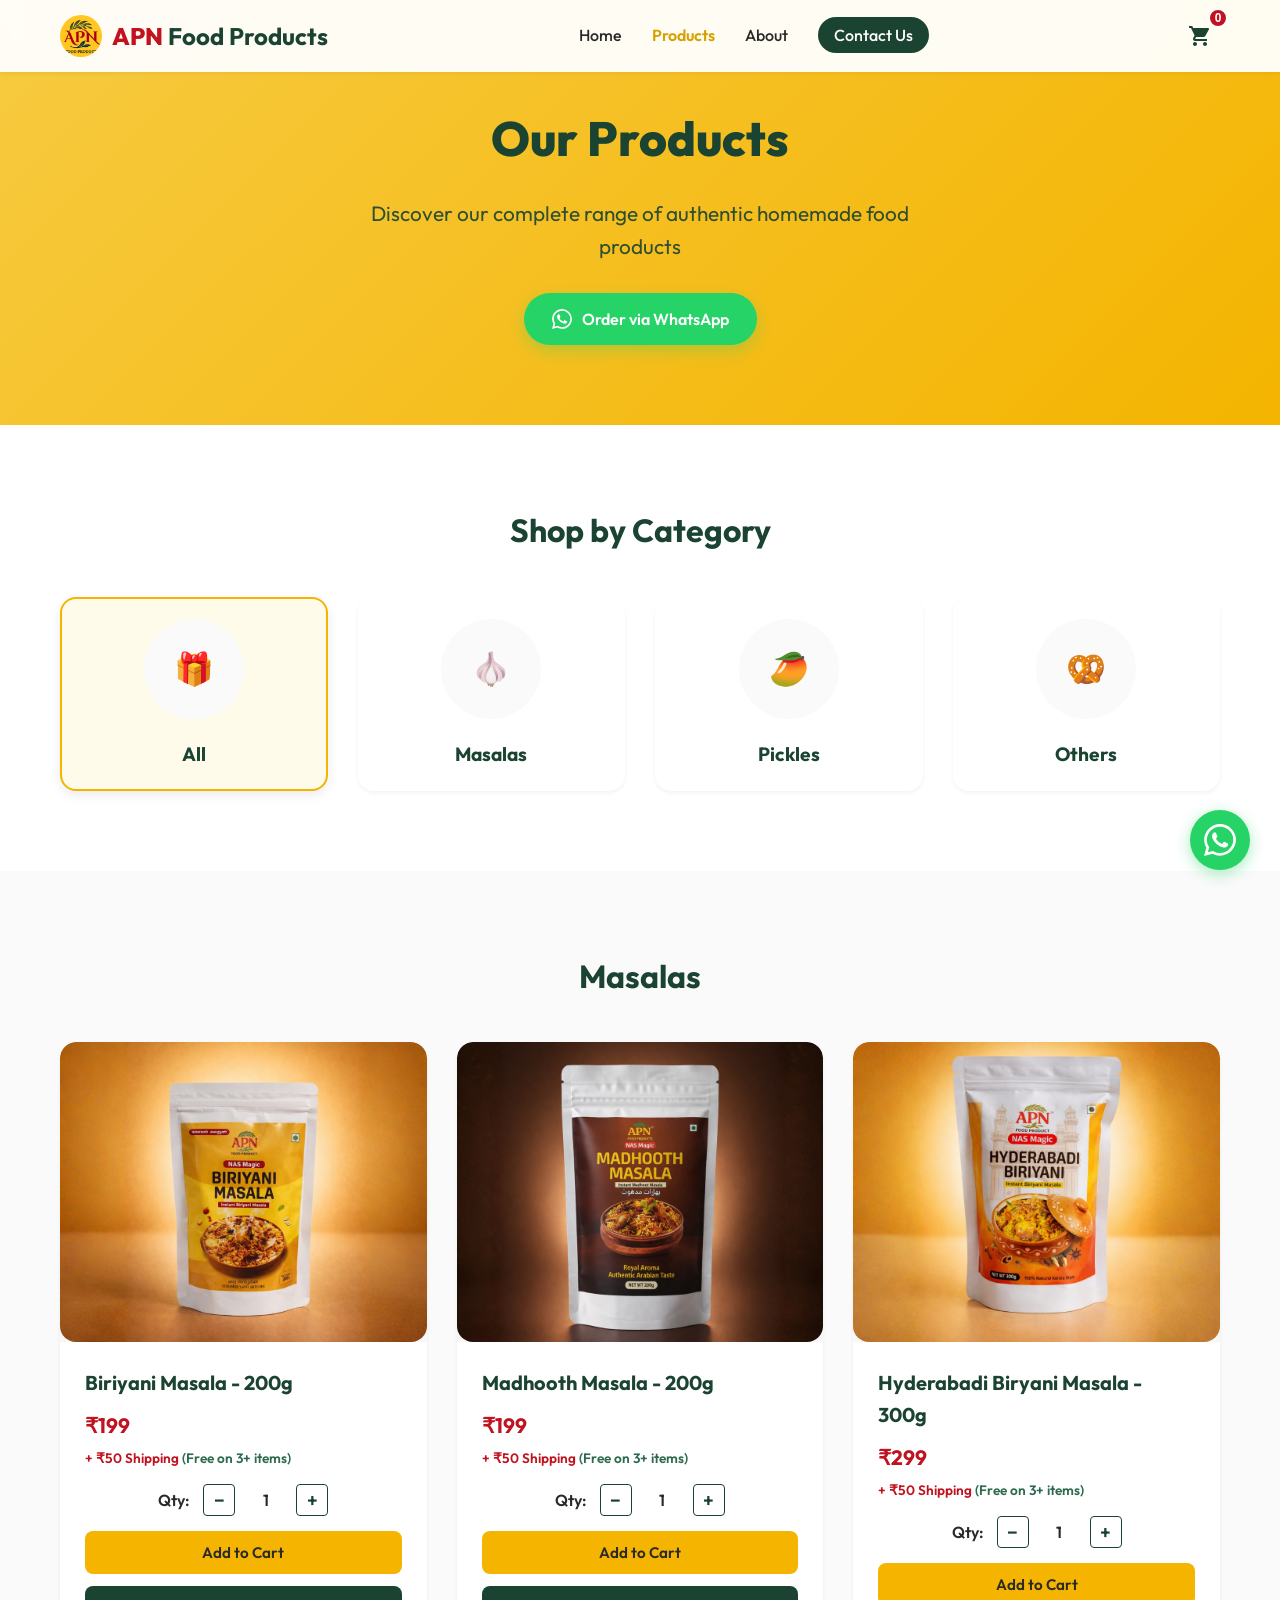
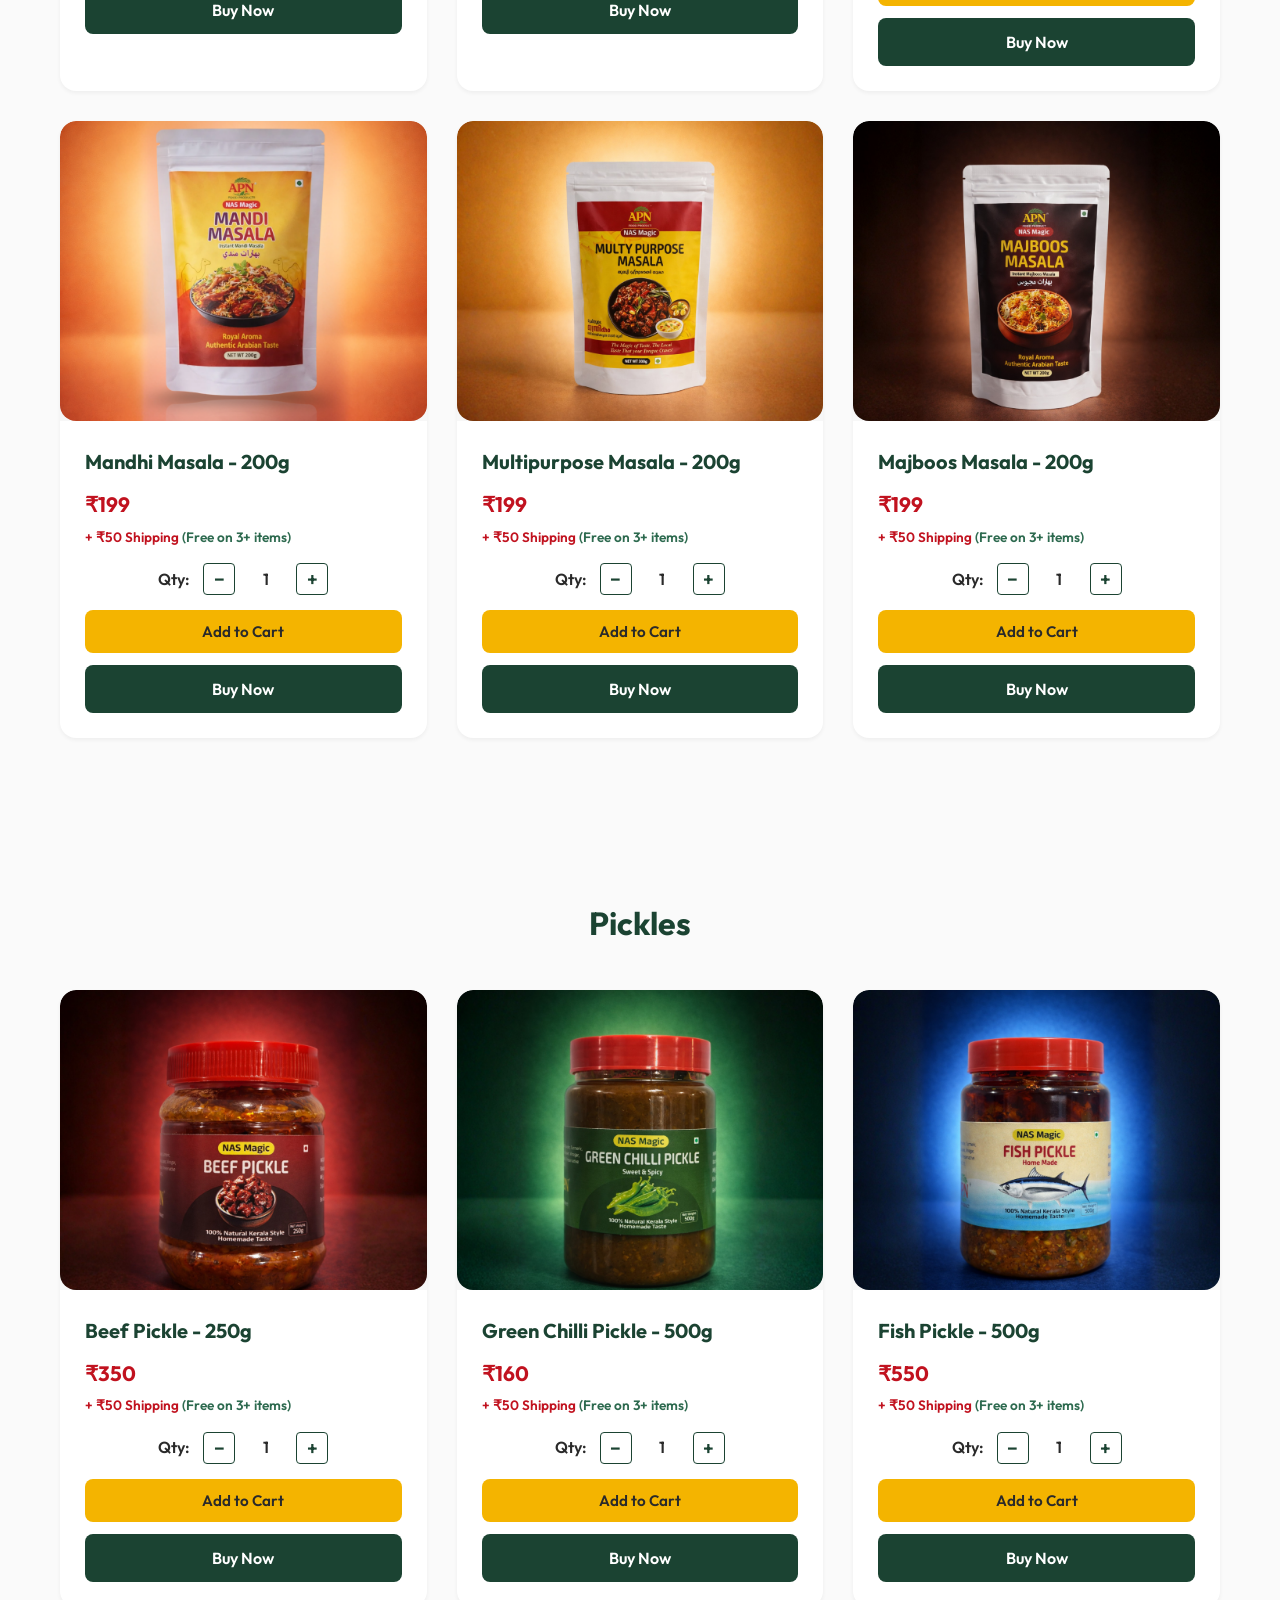
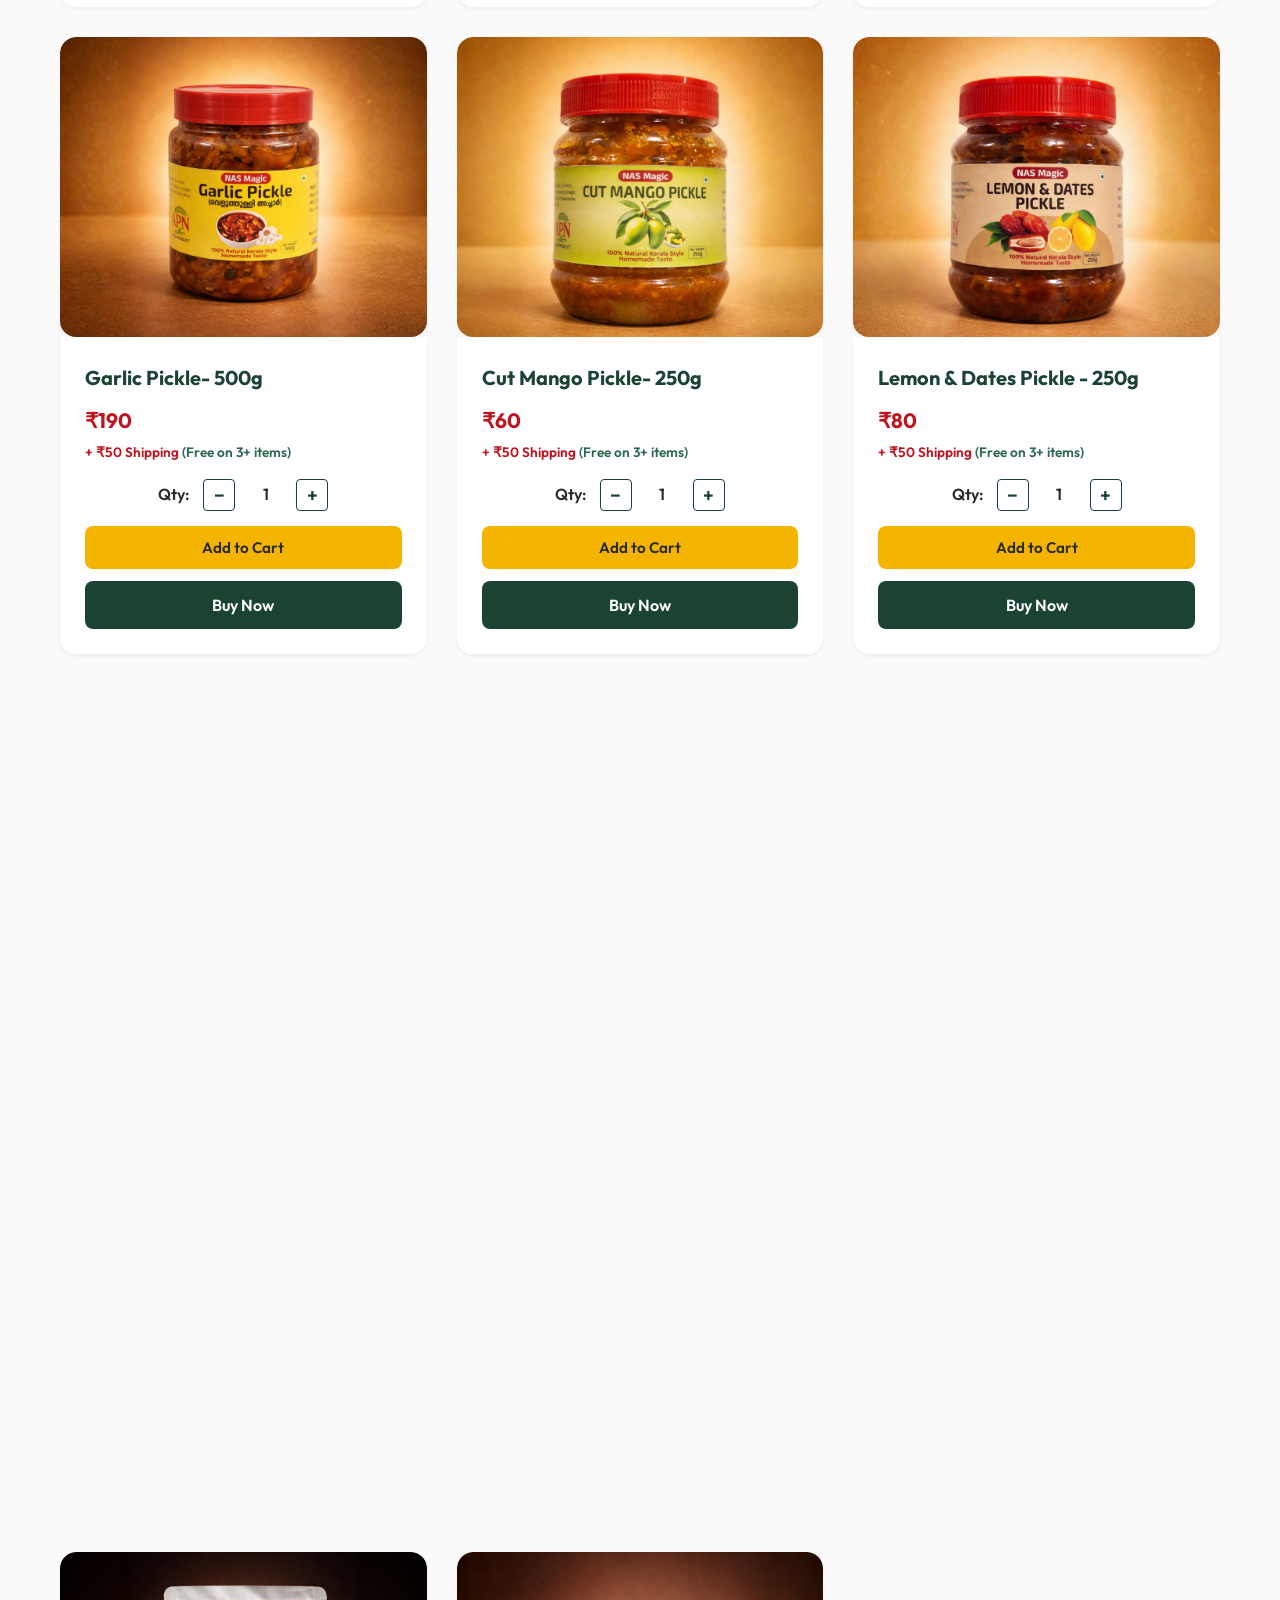
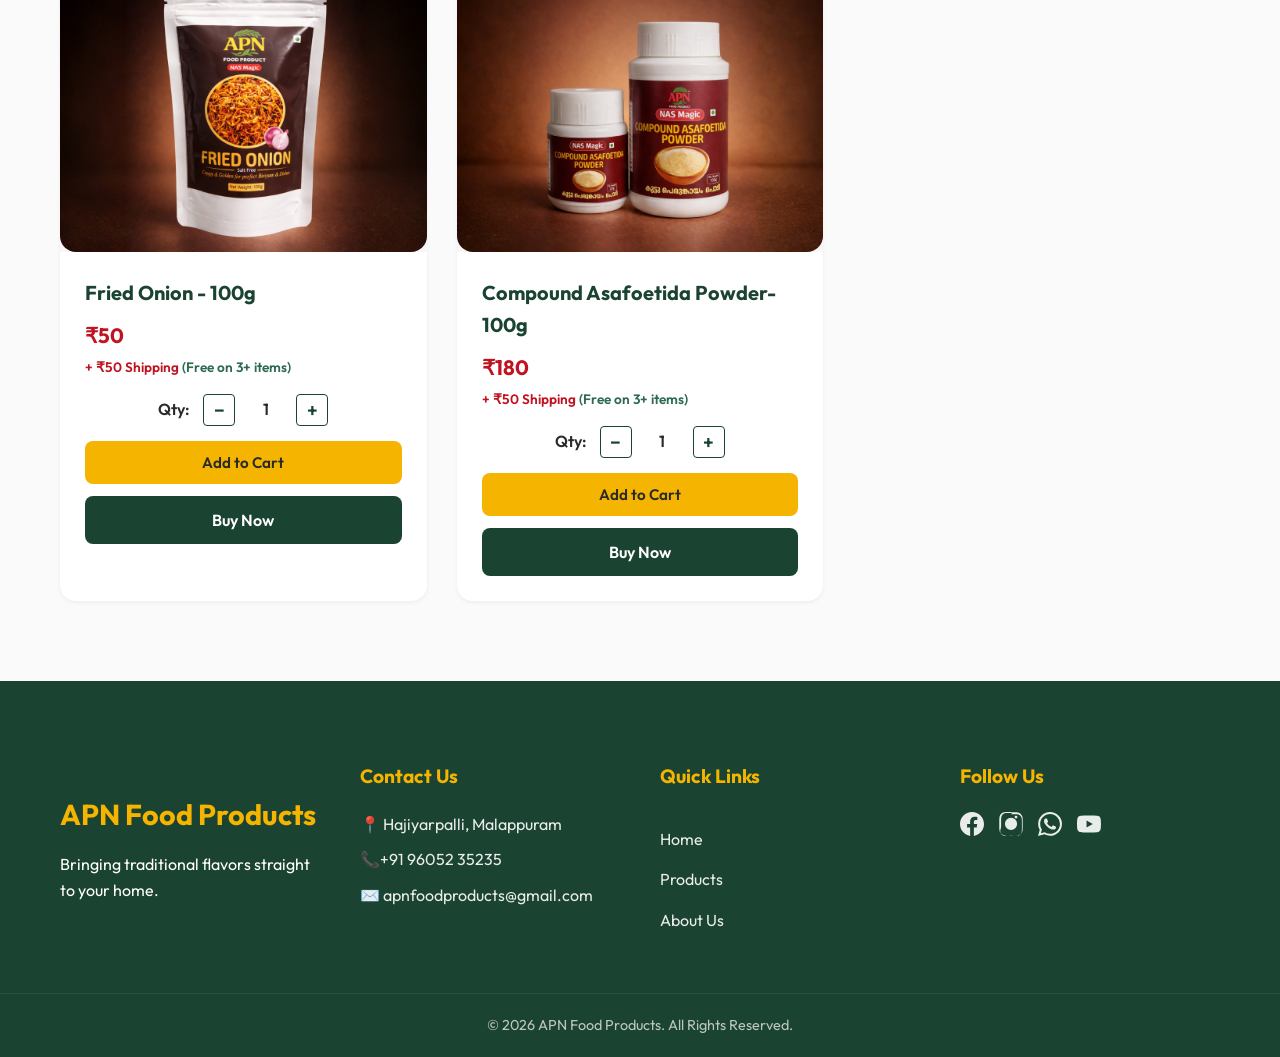
==== commit e8f5ea07: "up" ====
--- a/products.html
+++ b/products.html
@@ -742,8 +742,8 @@
     <div id="cart-overlay" class="cart-overlay"></div>
 
     <!-- Sticky WhatsApp Button -->
-    <a href="#" id="wa-sticky" class="wa-sticky-btn">
-        <svg xmlns="http://www.w3.org/2000/svg" viewBox="0 0 24 24" width="24" height="24" fill="currentColor">
+    <a href="https://wa.me/919605235235" target="_blank" id="wa-sticky" class="wa-sticky-btn" title="Chat on WhatsApp">
+        <svg xmlns="http://www.w3.org/2000/svg" viewBox="0 0 24 24" width="32" height="32" fill="currentColor">
             <path
                 d="M17.472 14.382c-.297-.149-1.758-.867-2.03-.967-.273-.099-.471-.148-.67.15-.197.297-.767.966-.94 1.164-.173.199-.347.223-.644.075-.297-.15-1.255-.463-2.39-1.475-.883-.788-1.48-1.761-1.653-2.059-.173-.297-.018-.458.13-.606.134-.133.298-.347.446-.52.149-.174.198-.298.298-.497.099-.198.05-.371-.025-.52-.075-.149-.669-1.612-.916-2.207-.242-.579-.487-.5-.669-.51a12.8 12.8 0 0 0-.57-.01c-.198 0-.52.074-.792.372-.272.297-1.04 1.016-1.04 2.479 0 1.462 1.065 2.875 1.213 3.074.149.198 2.096 3.2 5.077 4.487.709.306 1.262.489 1.694.625.712.227 1.36.195 1.871.118.571-.085 1.758-.719 2.006-1.413.248-.694.248-1.289.173-1.413-.074-.124-.272-.198-.57-.347m-5.421 7.403h-.004a9.87 9.87 0 0 1-5.031-1.378l-.361-.214-3.741.982.998-3.648-.235-.374a9.86 9.86 0 0 1-1.51-5.26c.001-5.45 4.436-9.884 9.888-9.884 2.64 0 5.122 1.03 6.988 2.898a9.825 9.825 0 0 1 2.893 6.994c-.003 5.45-4.437 9.884-9.885 9.884m8.413-18.297A11.815 11.815 0 0 0 12.05 0C5.495 0 .16 5.335.157 11.892c0 2.096.547 4.142 1.588 5.945L.057 24l6.305-1.654a11.882 11.882 0 0 0 5.683 1.448h.005c6.554 0 11.89-5.335 11.893-11.893a11.821 11.821 0 0 0-3.48-8.413Z" />
         </svg>
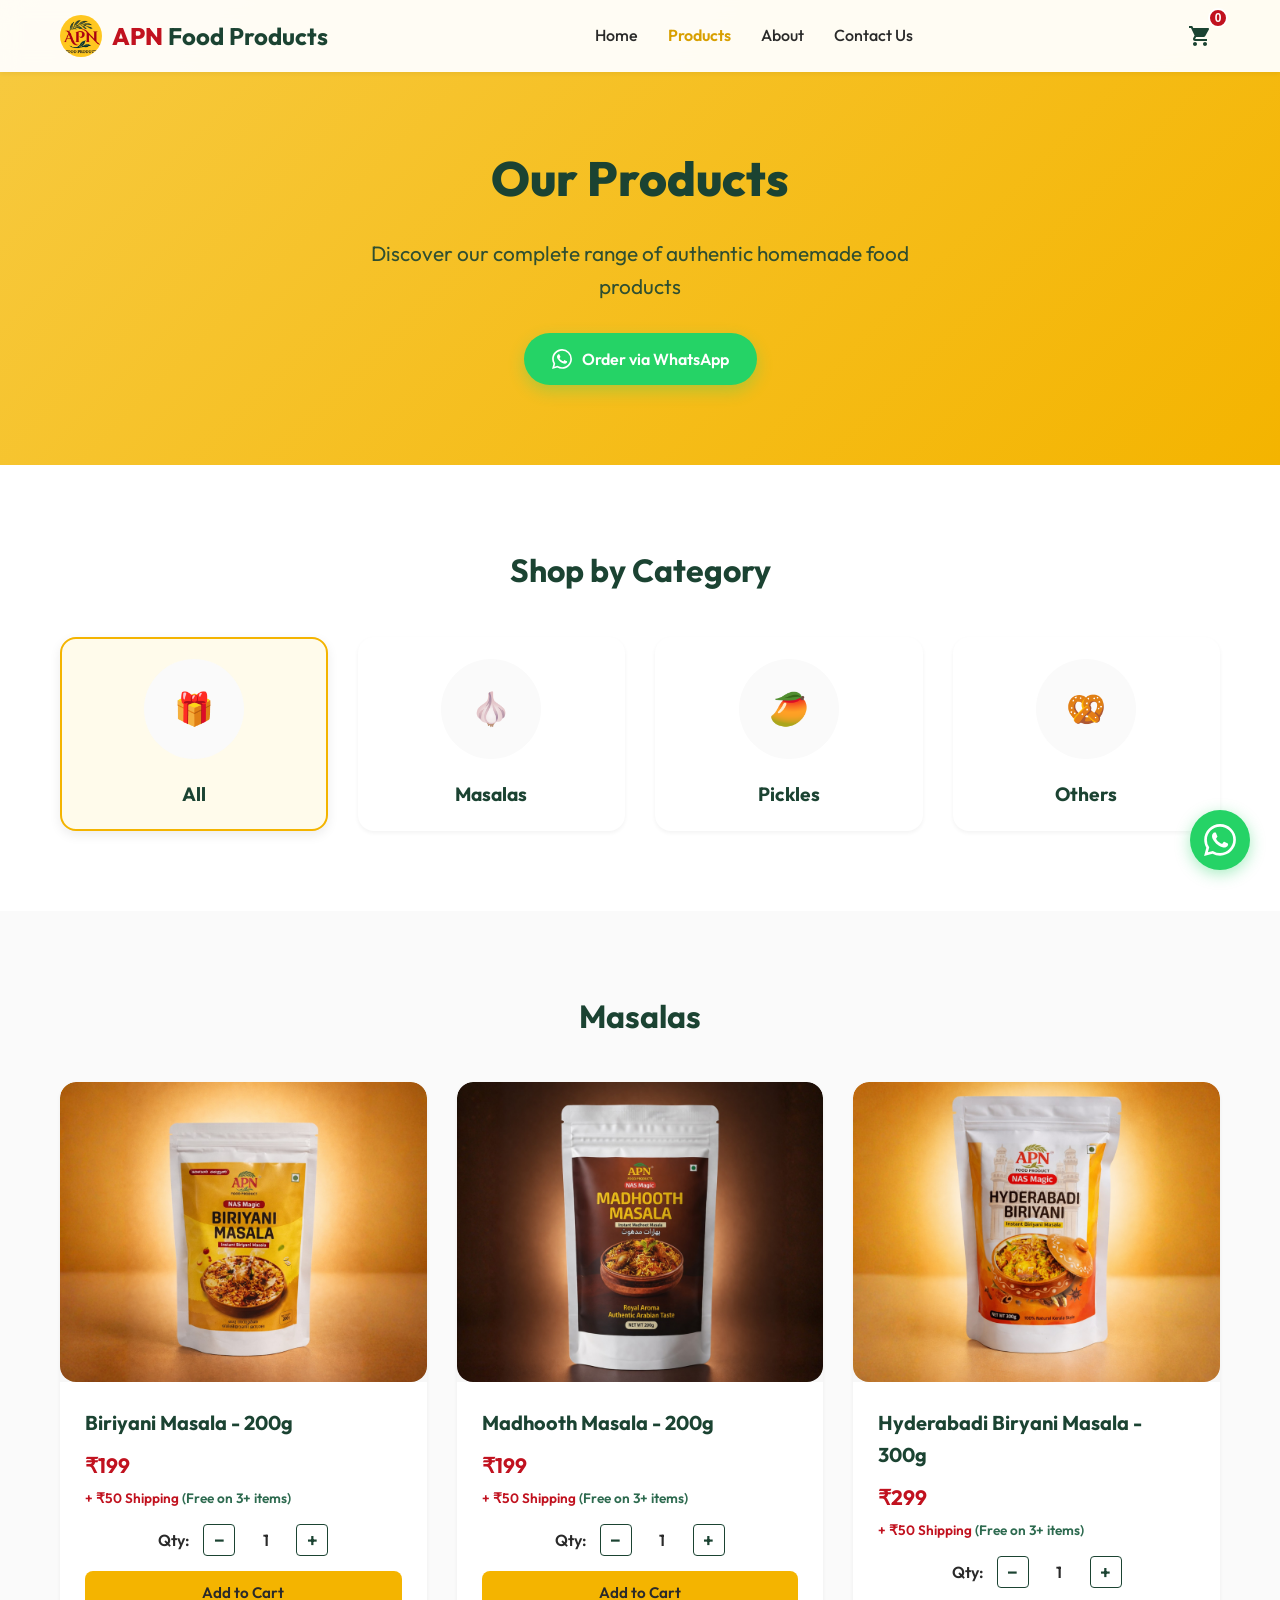
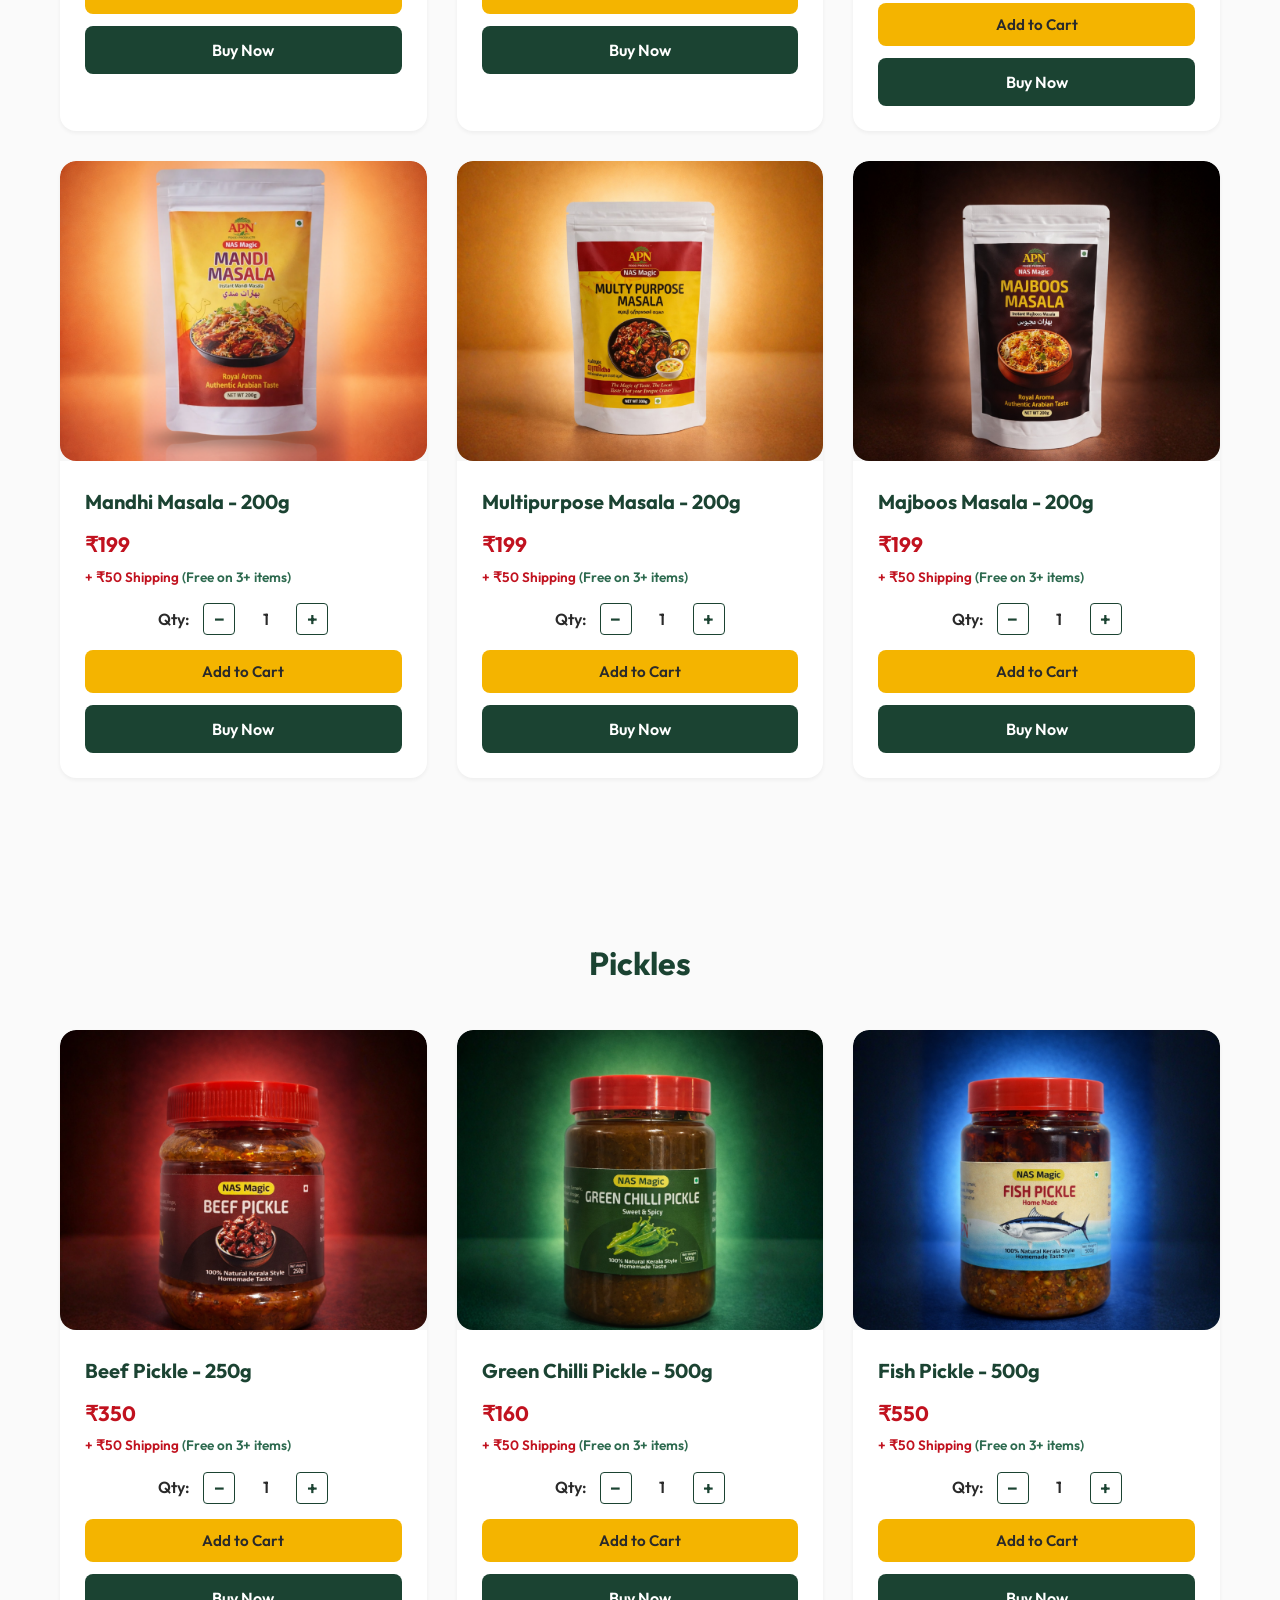
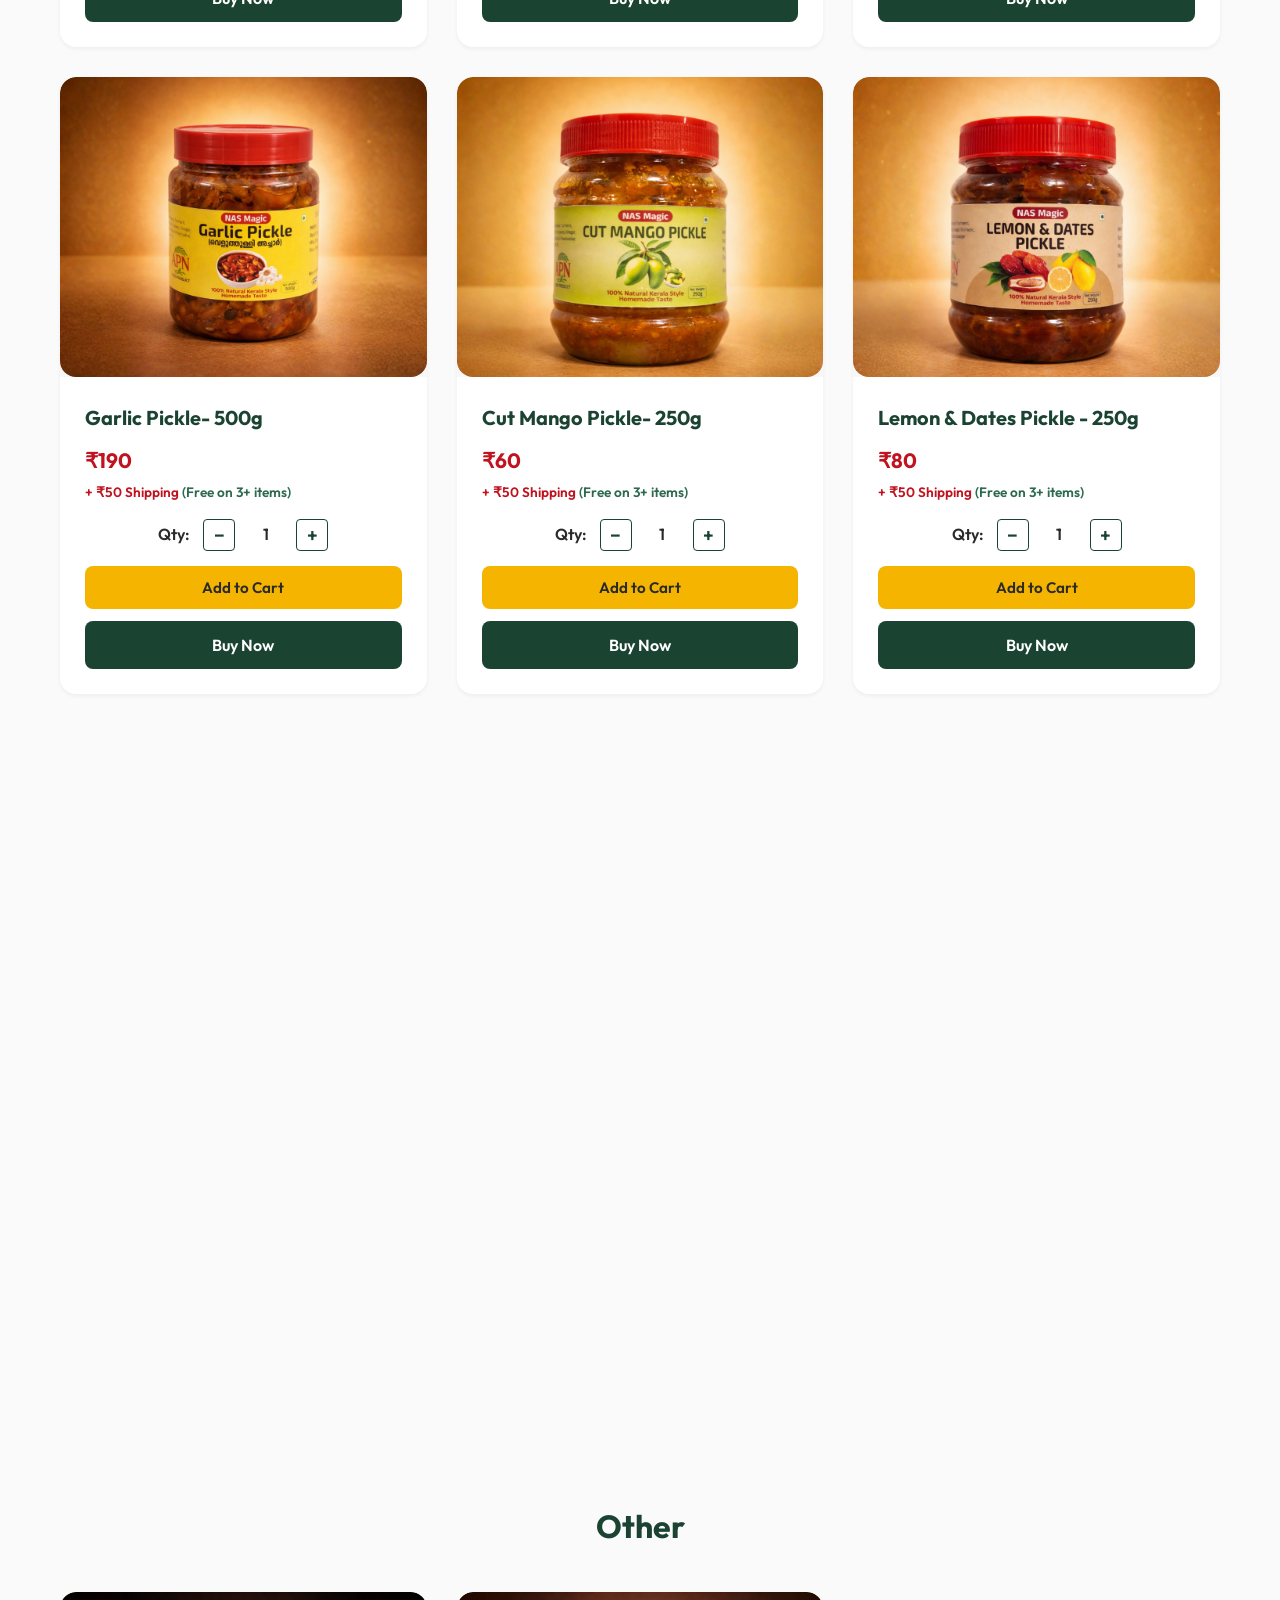
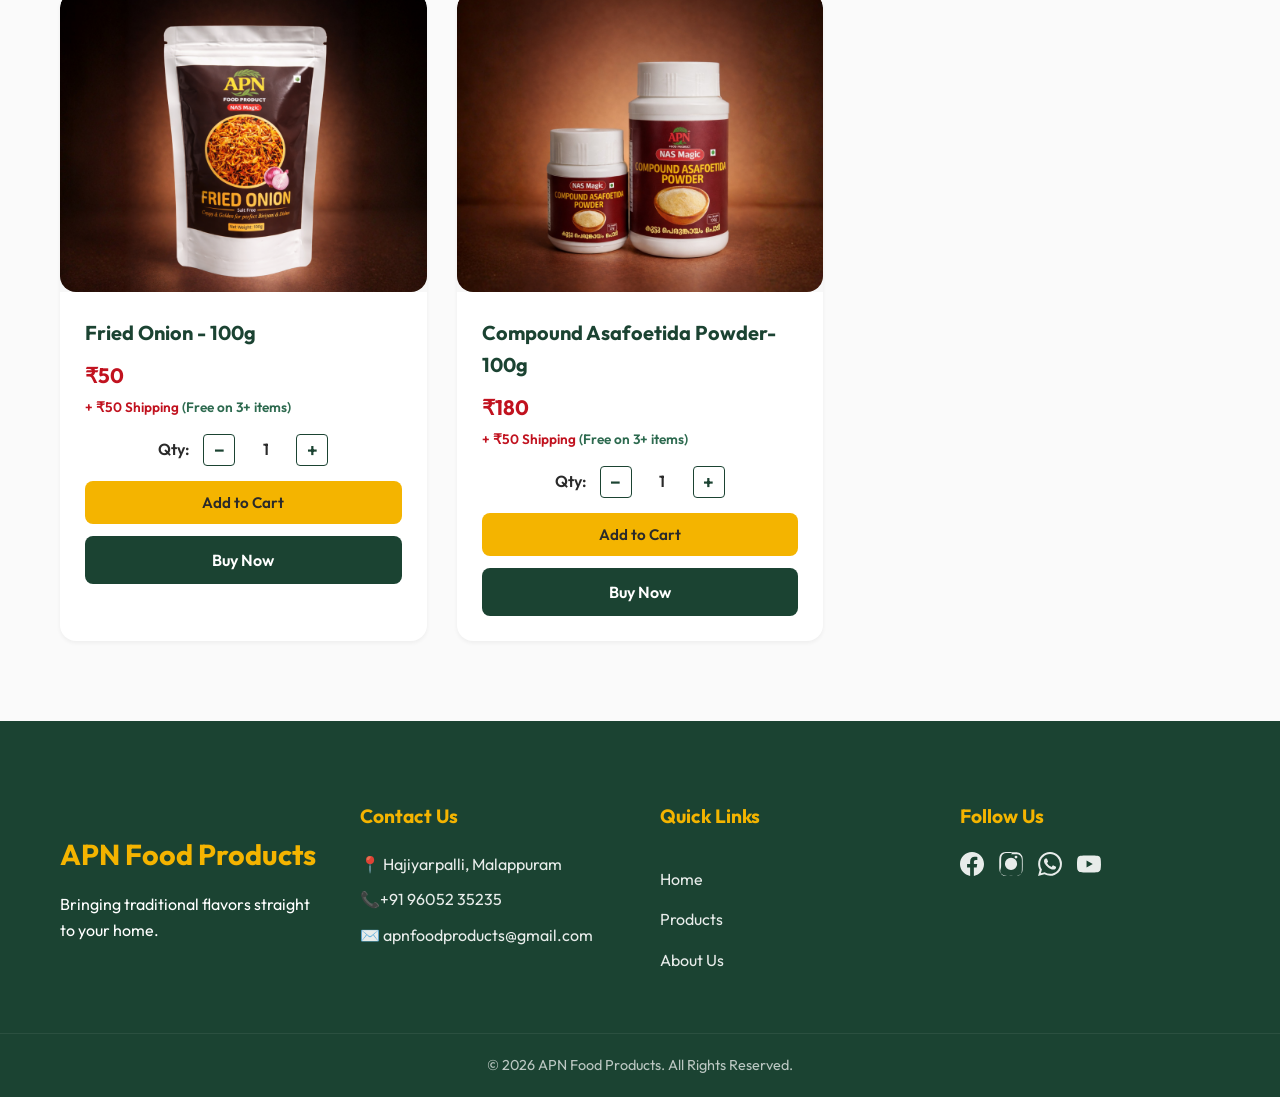
==== commit 501b9374: "new updates" ====
--- a/products.html
+++ b/products.html
@@ -29,13 +29,14 @@
                 <!-- <li><a href="index.html#categories">Categories</a></li> -->
                 <li><a href="products.html" class="active">Products</a></li>
                 <li><a href="index.html#about">About</a></li>
-                <li><a href="index.html#contact" class="nav-btn">Contact Us</a></li>
+                <li><a href="index.html#contact">Contact Us</a></li>
             </ul>
             <div class="nav-actions">
                 <button id="cart-btn" class="cart-icon-btn">
                     <svg xmlns="http://www.w3.org/2000/svg" viewBox="0 0 24 24" width="24" height="24"
                         fill="currentColor">
-                        <path d="M7 18c-1.1 0-1.99.9-1.99 2s.89 2 1.99 2 2-.9 2-2-.9-2-2-2zM1 2v2h2l3.6 7.59-1.35 2.45c-.16.28-.25.61-.25.96 0 1.1.9 2 2 2h12v-2H7.42c-.14 0-.25-.11-.25-.25l.03-.12.9-1.63h7.45c.75 0 1.41-.41 1.75-1.03l3.58-6.49c.08-.14.12-.31.12-.48 0-.55-.45-1-1-1H5.21l-.94-2H1zm16 16c-1.1 0-1.99.9-1.99 2s.89 2 1.99 2 2-.9 2-2-.9-2-2-2z"/>
+                        <path
+                            d="M7 18c-1.1 0-1.99.9-1.99 2s.89 2 1.99 2 2-.9 2-2-.9-2-2-2zM1 2v2h2l3.6 7.59-1.35 2.45c-.16.28-.25.61-.25.96 0 1.1.9 2 2 2h12v-2H7.42c-.14 0-.25-.11-.25-.25l.03-.12.9-1.63h7.45c.75 0 1.41-.41 1.75-1.03l3.58-6.49c.08-.14.12-.31.12-.48 0-.55-.45-1-1-1H5.21l-.94-2H1zm16 16c-1.1 0-1.99.9-1.99 2s.89 2 1.99 2 2-.9 2-2-.9-2-2-2z" />
                     </svg>
                     <span id="cart-badge" class="cart-badge">0</span>
                 </button>
@@ -691,7 +692,8 @@
                     </div>
                     <div class="form-group">
                         <label for="mobile-number">Mobile Number</label>
-                        <input type="tel" id="mobile-number" placeholder="10-digit mobile number" pattern="[0-9]{10}" required>
+                        <input type="tel" id="mobile-number" placeholder="10-digit mobile number" pattern="[0-9]{10}"
+                            required>
                     </div>
                 </div>
 
@@ -737,6 +739,48 @@
             </form>
         </div>
     </div>
+
+    <!-- Quick View Modal -->
+    <div id="quickview-modal" class="quickview-modal">
+        <div class="quickview-content">
+            <button class="close-quickview" id="close-quickview">&times;</button>
+            <div class="quickview-split">
+                <div class="quickview-image-container">
+                    <img id="qv-image" src="" alt="Product Image">
+                </div>
+                <div class="quickview-details">
+                    <h2 id="qv-title">Product Title</h2>
+                    <p id="qv-description" class="qv-description"></p>
+                    <p class="qv-price" id="qv-price">₹0</p>
+                    <p class="qv-shipping">+ ₹50 Shipping <span class="free-shipping">(Free on 3+ items)</span></p>
+
+                    <div class="qv-specs">
+                        <h3>Product Specifications</h3>
+                        <ul id="qv-specs-list">
+                            <!-- Populated by JS -->
+                        </ul>
+                    </div>
+
+                    <div class="quantity-selector qv-qty-selector">
+                        <label class="quantity-label">Qty:</label>
+                        <button class="qty-btn" id="qv-qty-minus">−</button>
+                        <span class="qty-display" id="qv-qty-display">1</span>
+                        <button class="qty-btn" id="qv-qty-plus">+</button>
+                    </div>
+
+                    <div class="product-buttons qv-buttons">
+                        <button class="add-to-cart-btn" id="qv-add-to-cart" data-product="" data-price="">
+                            Add to Cart
+                        </button>
+                        <button class="buy-btn" id="qv-buy-now" data-product="" data-price="">
+                            Buy Now
+                        </button>
+                    </div>
+                </div>
+            </div>
+        </div>
+    </div>
+    <div id="quickview-overlay" class="quickview-overlay"></div>
 
     <!-- Cart Overlay -->
     <div id="cart-overlay" class="cart-overlay"></div>
@@ -749,6 +793,63 @@
         </svg>
     </a>
 
+    <!-- ===== PAYMENT SCANNER MODAL ===== -->
+    <div id="payment-overlay" class="payment-overlay">
+        <div class="payment-modal" id="payment-modal">
+            <button class="close-payment-btn" id="close-payment-btn" title="Close">&#x2715;</button>
+
+            <!-- Main Payment State -->
+            <div id="payment-main-state">
+                <div class="payment-modal-header">
+                    <h2>📱 Scan &amp; Pay</h2>
+                    <p>Complete your payment to confirm the order</p>
+                </div>
+
+                <!-- Amount Badge -->
+                <div class="payment-amount-badge" id="payment-amount-badge">₹0</div>
+
+                <!-- QR Code -->
+                <div class="qr-wrapper">
+                    <img src="images/qr1.png" alt="APN Food Products UPI QR Code">
+                    <div class="qr-scan-line"></div>
+                </div>
+
+                <!-- Screenshot Hint -->
+                <div class="screenshot-hint">
+                    <span class="hint-icon">📸</span>
+                    <div>
+                        <strong>Take a screenshot!</strong>
+                        After payment, take a screenshot of the success screen and send it in WhatsApp so we can confirm
+                        your order quickly.
+                    </div>
+                </div>
+
+                <!-- Confirm Button -->
+                <button class="payment-confirm-btn" id="payment-confirm-btn">
+                    <svg xmlns="http://www.w3.org/2000/svg" width="20" height="20" viewBox="0 0 24 24"
+                        fill="currentColor">
+                        <path
+                            d="M17.472 14.382c-.297-.149-1.758-.867-2.03-.967-.273-.099-.471-.148-.67.15-.197.297-.767.966-.94 1.164-.173.199-.347.223-.644.075-.297-.15-1.255-.463-2.39-1.475-.883-.788-1.48-1.761-1.653-2.059-.173-.297-.018-.458.13-.606.134-.133.298-.347.446-.52.149-.174.198-.298.298-.497.099-.198.05-.371-.025-.52-.075-.149-.669-1.612-.916-2.207-.242-.579-.487-.5-.669-.51a12.8 12.8 0 0 0-.57-.01c-.198 0-.52.074-.792.372-.272.297-1.04 1.016-1.04 2.479 0 1.462 1.065 2.875 1.213 3.074.149.198 2.096 3.2 5.077 4.487.709.306 1.262.489 1.694.625.712.227 1.36.195 1.871.118.571-.085 1.758-.719 2.006-1.413.248-.694.248-1.289.173-1.413-.074-.124-.272-.198-.57-.347m-5.421 7.403h-.004a9.87 9.87 0 0 1-5.031-1.378l-.361-.214-3.741.982.998-3.648-.235-.374a9.86 9.86 0 0 1-1.51-5.26c.001-5.45 4.436-9.884 9.888-9.884 2.64 0 5.122 1.03 6.988 2.898a9.825 9.825 0 0 1 2.893 6.994c-.003 5.45-4.437 9.884-9.885 9.884m8.413-18.297A11.815 11.815 0 0 0 12.05 0C5.495 0 .16 5.335.157 11.892c0 2.096.547 4.142 1.588 5.945L.057 24l6.305-1.654a11.882 11.882 0 0 0 5.683 1.448h.005c6.554 0 11.89-5.335 11.893-11.893a11.821 11.821 0 0 0-3.48-8.413Z" />
+                    </svg>
+                    I've Paid – Send Order on WhatsApp
+                </button>
+
+            </div>
+
+            <!-- Success State -->
+            <div class="payment-success-state" id="payment-success-state">
+                <div class="success-checkmark">✓</div>
+                <div class="success-title">Order Sent! 🎉</div>
+                <div class="success-subtitle">Your order has been sent on WhatsApp with payment confirmation.<br>Please
+                    send your payment screenshot in the chat!</div>
+                <button class="payment-confirm-btn" id="payment-done-btn" style="margin-top:0">
+                    Done
+                </button>
+            </div>
+        </div>
+    </div>
+    <!-- ===== END PAYMENT SCANNER MODAL ===== -->
+
     <script src="js/main.js"></script>
 
 </body>
--- a/css/styles.css
+++ b/css/styles.css
@@ -64,6 +64,12 @@
     padding: 80px 0;
 }
 
+/* Page sections below fixed navbar */
+body > section:first-of-type,
+body > header:first-of-type {
+    scroll-margin-top: 70px;
+}
+
 .section-title {
     font-size: 2rem;
     font-weight: 700;
@@ -81,7 +87,7 @@
     background: linear-gradient(135deg, var(--primary-light) 0%, var(--primary) 100%);
     color: var(--accent);
     text-align: center;
-    padding: 100px 0 80px;
+    padding: 140px 20px 80px; /* top padding accounts for fixed navbar */
 }
 
 .page-title {
@@ -122,6 +128,7 @@
     z-index: 1000;
     box-shadow: var(--shadow-sm);
     transition: transform 0.3s ease-in-out;
+    overflow: visible; /* allow dropdown to show */
 }
 
 .navbar.hidden {
@@ -143,6 +150,8 @@
     color: var(--accent);
     display: flex;
     align-items: center;
+    white-space: nowrap;
+    flex-shrink: 0;
 }
 
 .logo-img {
@@ -165,6 +174,7 @@
     list-style: none;
     align-items: center;
     gap: 30px;
+    z-index: 1001;
 }
 
 .nav-links a {
@@ -355,10 +365,11 @@
 .slider-product-img {
     max-width: 90%;
     max-height: 90%;
-    object-fit: contain;
+    object-fit: cover;
     filter: drop-shadow(0 20px 30px rgba(0, 0, 0, 0.15));
     animation: float 6s ease-in-out infinite;
-    border-radius: var(--radius-md);
+    border-radius: 40px; /* Increased corner curve */
+    overflow: hidden;
 }
 
 @keyframes float {
@@ -1189,7 +1200,6 @@
     bottom: 30px;
     right: 30px;
     background-color: #25D366;
-    /* WhatsApp Official Green */
     color: white;
     width: 60px;
     height: 60px;
@@ -1198,20 +1208,58 @@
     align-items: center;
     justify-content: center;
     box-shadow: 0 4px 15px rgba(37, 211, 102, 0.4);
-    z-index: 100;
-    transition: var(--transition);
+    z-index: 9999;
+    transition: var(--transition);
+    animation: wa-pulse 2s ease-in-out infinite;
+    text-decoration: none;
+}
+
+.wa-sticky-btn svg {
+    width: 32px;
+    height: 32px;
+    display: block;
+    flex-shrink: 0;
+}
+
+@keyframes wa-pulse {
+    0%, 100% { box-shadow: 0 4px 15px rgba(37, 211, 102, 0.4); }
+    50%       { box-shadow: 0 4px 25px rgba(37, 211, 102, 0.8); }
 }
 
 .wa-sticky-btn:hover {
-    transform: scale(1.1);
-    box-shadow: 0 6px 20px rgba(37, 211, 102, 0.6);
-}
-
-/* Responsive Design (Mobile First adjustments handled throughout, these are for very small/large breakpoints) */
+    transform: scale(1.15);
+    box-shadow: 0 6px 25px rgba(37, 211, 102, 0.7);
+    animation: none;
+}
+
+/* ========================================
+   RESPONSIVE DESIGN — MOBILE BREAKPOINTS
+   ======================================== */
+
 @media (max-width: 768px) {
+
+    /* --- Navbar --- */
     .hamburger {
         display: flex;
     }
+
+    /* Prevent logo from wrapping to two lines */
+    .logo {
+        font-size: 1rem;
+        white-space: nowrap;
+        overflow: hidden;
+        text-overflow: ellipsis;
+        max-width: calc(100vw - 150px); /* Leave room for cart and hamburger */
+    }
+    .logo-img {
+        width: 30px;
+        margin-right: 5px;
+    }
+
+    .nav-container {
+        padding: 10px 15px; /* Reduce padding to save horizontal space */
+    }
+
     .nav-links {
         display: flex;
         flex-direction: column;
@@ -1219,179 +1267,132 @@
         top: 100%;
         left: 0;
         width: 100%;
-        background-color: rgba(255, 255, 255, 0.65);
+        background-color: rgba(255, 255, 255, 0.97);
         backdrop-filter: blur(12px);
         -webkit-backdrop-filter: blur(12px);
         padding: 0 20px;
-        box-shadow: 0 8px 32px rgba(0, 0, 0, 0.1);
-        border-bottom: 1px solid rgba(255, 255, 255, 0.3);
-        gap: 20px;
+        box-shadow: 0 8px 32px rgba(0, 0, 0, 0.12);
+        border-bottom: 1px solid rgba(0, 0, 0, 0.06);
+        gap: 0;
         text-align: center;
         overflow: hidden;
         max-height: 0;
         opacity: 0;
         visibility: hidden;
         transition: all 0.35s cubic-bezier(0.25, 0.8, 0.25, 1);
-    }
+        z-index: 999;
+    }
+
     .nav-links.active {
-        max-height: 300px;
-        padding: 25px 20px;
+        max-height: 320px;
+        padding: 20px;
         opacity: 1;
         visibility: visible;
     }
+
+    .nav-links li {
+        border-bottom: 1px solid rgba(0,0,0,0.05);
+    }
+
+    .nav-links li:last-child {
+        border-bottom: none;
+    }
+
     .nav-links a {
         display: block;
-        padding: 10px 0;
-        font-size: 1.1rem;
-    }
+        padding: 12px 0;
+        font-size: 1.05rem;
+    }
+
     .nav-btn {
         display: inline-block;
-        padding: 12px 24px;
+        margin: 5px 0;
+        padding: 10px 22px;
+    }
+
+    /* --- Hero Slider --- */
+    .hero-slider {
+        height: auto;
+        min-height: 80svh; /* Reduce min-height from 100svh to prevent excessive whitespace */
+    }
+
+    .slide {
+        position: relative; /* allow natural height stacking in col layout */
+    }
+
+    .slide.active {
+        position: absolute; /* revert to absolute only when active, inside relative parent */
+    }
+
+    /* Actually keep slides absolute but fix the container */
+    .slider-container {
+        height: 100%;
+        min-height: 80svh;
+    }
+
+    .slide {
+        position: absolute;
     }
 
     .hero-split {
         flex-direction: column-reverse;
-        justify-content: center;
-        padding-top: 100px;
+        justify-content: flex-end;
+        padding: 80px 15px 30px; /* top = navbar height, bottom breathing room */
         text-align: center;
-        gap: 15px;
+        gap: 12px;
+        height: 100%;
+        overflow: hidden;
     }
 
     .hero-image-content {
         height: auto;
-        flex: none;
+        flex: 0 0 auto;
+        max-height: 50vh;
+        width: 100%;
     }
 
     .hero-text-content {
         text-align: center;
-        padding: 0 10px;
+        padding: 0;
+        flex: 0 0 auto;
+    }
+
+    .hero-text-content h1,
+    .hero h1 {
+        font-size: 1.5rem;
+        line-height: 1.2;
+        margin-bottom: 8px;
+    }
+
+    .hero-text-content p,
+    .hero p {
+        font-size: 0.95rem;
+        margin-bottom: 12px;
     }
 
     .hero-buttons {
         justify-content: center;
-        margin-bottom: 10px;
+        margin-bottom: 0;
     }
 
     .cta-button {
-        padding: 12px 24px;
-        font-size: 1rem;
-    }
-
-    .section-title {
-        font-size: 1.6rem;
-        margin-bottom: 25px;
-    }
-
-    .page-title {
-        font-size: 1.8rem;
-        margin-bottom: 15px;
-    }
-
-    .page-subtitle {
-        font-size: 1rem;
-    }
-
-    .hero-text-content h1,
-    .hero h1 {
-        font-size: 1.6rem;
-        line-height: 1.2;
-        margin-bottom: 5px;
-    }
-
-    .hero-text-content p,
-    .hero p {
-        font-size: 1rem;
-        margin-bottom: 15px;
-    }
-
-    .about-text h2 {
-        font-size: 1.6rem;
-        margin-bottom: 15px;
-    }
-
-    .about-text p {
-        font-size: 1rem;
-    }
-
-    .footer-brand h2 {
-        font-size: 1.5rem;
-    }
-
-    .footer-contact h3,
-    .footer-links h3,
-    .footer-social h3 {
-        font-size: 1.1rem;
-        margin-bottom: 15px;
+        padding: 11px 22px;
+        font-size: 0.95rem;
     }
 
     .slider-product-img {
         height: auto;
-        max-height: 55vh;
-        width: 100%;
+        max-height: 48vh;
+        width: auto; /* Changed from 100% so the border-radius curves the image, not the box */
         max-width: 400px;
-        object-fit: contain;
+        object-fit: cover;
     }
 
     .slider-controls {
         display: none;
     }
 
-    .about-content {
-        flex-direction: column;
-    }
-
-    .about-image {
-        width: 100%;
-        margin-top: 20px;
-        height: auto;
-    }
-    
-    .founder-img {
-        width: 100%;
-        height: auto;
-        max-height: 400px;
-        object-fit: contain;
-        background-color: transparent;
-    }
-
-    .product-grid {
-        grid-template-columns: repeat(2, 1fr);
-        gap: 10px;
-    }
-    .product-image-container {
-        height: 140px;
-    }
-    .product-info {
-        padding: 10px;
-    }
-    .product-info h3 {
-        font-size: 0.95rem;
-        margin-bottom: 5px;
-        line-height: 1.3;
-    }
-    .price {
-        font-size: 1.1rem;
-        margin-bottom: 10px;
-    }
-    .quantity-selector {
-        margin-bottom: 10px;
-    }
-    .qty-btn {
-        width: 24px;
-        height: 24px;
-        font-size: 1rem;
-    }
-    .qty-display {
-        width: 28px;
-    }
-    .product-buttons {
-        gap: 8px;
-    }
-    .buy-btn, .add-to-cart-btn {
-        padding: 8px;
-        font-size: 0.85rem;
-    }
-
+    /* --- Offer Banner --- */
     .offer-banner {
         padding: 8px 0;
         overflow: hidden;
@@ -1405,12 +1406,12 @@
         gap: 15px;
         padding: 0;
         width: max-content;
-        font-size: 0.9rem;
+        font-size: 0.88rem;
         animation: marquee 12s linear infinite;
     }
 
     @keyframes marquee {
-        0% { transform: translateX(100vw); }
+        0%   { transform: translateX(100vw); }
         100% { transform: translateX(-100%); }
     }
 
@@ -1421,6 +1422,59 @@
     .separator {
         display: inline-block;
         opacity: 0.5;
+    }
+
+    /* --- Sections --- */
+    .section {
+        padding: 50px 0;
+    }
+
+    .section-title {
+        font-size: 1.5rem;
+        margin-bottom: 20px;
+    }
+
+    /* --- Page Header (products.html) --- */
+    .page-header {
+        padding: 100px 20px 50px; /* top offset for fixed navbar (~70px) + breathing room */
+    }
+
+    .page-title {
+        font-size: 1.8rem;
+        margin-bottom: 12px;
+    }
+
+    .page-subtitle {
+        font-size: 0.95rem;
+    }
+
+    /* --- About Section --- */
+    .about-content {
+        flex-direction: column;
+        gap: 24px;
+    }
+
+    .about-image {
+        width: 100%;
+        margin-top: 0;
+        height: auto;
+    }
+
+    .founder-img {
+        width: 100%;
+        height: auto;
+        max-height: 350px;
+        object-fit: contain;
+        background-color: transparent;
+    }
+
+    .about-text h2 {
+        font-size: 1.6rem;
+        margin-bottom: 15px;
+    }
+
+    .about-text p {
+        font-size: 0.98rem;
     }
 
     .category-grid {
@@ -1429,9 +1483,10 @@
         overflow-x: auto;
         gap: 15px;
         padding-top: 10px;
-        padding-bottom: 15px;
+        padding-bottom: 20px; /* More padding for scrollbar */
         -webkit-overflow-scrolling: touch;
         scrollbar-width: none;
+        scroll-snap-type: x mandatory;
     }
 
     .category-grid::-webkit-scrollbar {
@@ -1440,8 +1495,9 @@
 
     .category-card {
         flex: 0 0 auto;
-        padding: 10px;
-        min-width: 100px;
+        padding: 15px;
+        min-width: 120px; /* Increased from 90px so they don't squeeze */
+        scroll-snap-align: start;
     }
 
     .category-card:hover,
@@ -1459,6 +1515,214 @@
     .category-card h3 {
         font-size: 0.95rem;
     }
+
+    /* --- Product Grid --- */
+    .product-grid {
+        grid-template-columns: repeat(2, 1fr);
+        gap: 10px;
+    }
+
+    .product-image-container {
+        height: 130px;
+    }
+
+    .product-info {
+        padding: 10px 8px;
+    }
+
+    .product-info h3 {
+        font-size: 0.88rem;
+        margin-bottom: 4px;
+        line-height: 1.3;
+    }
+
+    .price {
+        font-size: 1rem;
+        margin-bottom: 6px;
+    }
+
+    .shipping-charge {
+        font-size: 0.75rem;
+        margin-top: -4px;
+        margin-bottom: 8px;
+    }
+
+    .quantity-selector {
+        margin-bottom: 8px;
+        gap: 5px;
+    }
+
+    .qty-btn {
+        width: 24px;
+        height: 24px;
+        font-size: 0.95rem;
+    }
+
+    .qty-display {
+        width: 24px;
+        font-size: 0.9rem;
+    }
+
+    .quantity-label {
+        font-size: 0.85rem;
+    }
+
+    .product-buttons {
+        gap: 6px;
+    }
+
+    .buy-btn,
+    .add-to-cart-btn {
+        padding: 8px 6px;
+        font-size: 0.8rem;
+    }
+
+    /* --- Footer --- */
+    .footer {
+        padding: 50px 0 80px; /* Add more bottom padding for sticky WA button */
+    }
+
+    .footer-content {
+        gap: 30px;
+        margin-bottom: 30px;
+    }
+
+    .footer-brand h2 {
+        font-size: 1.4rem;
+    }
+
+    .footer-contact h3,
+    .footer-links h3,
+    .footer-social h3 {
+        font-size: 1rem;
+        margin-bottom: 12px;
+    }
+
+    /* --- Sticky WA Button --- */
+    .wa-sticky-btn {
+        width: 50px;
+        height: 50px;
+        bottom: 20px;
+        right: 20px;
+    }
+    
+    .wa-sticky-btn svg {
+        width: 26px;
+        height: 26px;
+    }
+
+    /* --- Reel Section --- */
+    .reel-wrapper {
+        overflow: hidden; /* prevent control buttons from causing horizontal scroll */
+    }
+
+    .reel-btn.prev {
+        margin-left: 0;
+    }
+
+    .reel-btn.next {
+        margin-right: 0;
+    }
+
+    .video-reel-card {
+        flex: 0 0 220px;
+    }
+
+    /* --- Cart Modal --- */
+    .cart-modal {
+        width: 95%;
+        max-height: 92vh;
+    }
+
+    .cart-modal-content {
+        padding: 18px;
+    }
+
+    .form-row {
+        grid-template-columns: 1fr;
+        gap: 0;
+    }
+}
+
+/* ========================================
+   EXTRA SMALL PHONES (< 420px)
+   ======================================== */
+@media (max-width: 420px) {
+    .logo {
+        font-size: 1rem;
+        max-width: calc(100vw - 110px);
+    }
+
+    .logo-img {
+        width: 30px;
+        margin-right: 5px;
+    }
+
+    .nav-container {
+        padding: 12px 15px;
+    }
+
+    .hero-split {
+        padding: 75px 12px 20px;
+    }
+
+    .hero-text-content h1,
+    .hero h1 {
+        font-size: 1.3rem;
+    }
+
+    .hero-image-content {
+        max-height: 45vh;
+    }
+
+    .slider-product-img {
+        max-height: 42vh;
+        max-width: 350px;
+    }
+
+    .product-grid {
+        grid-template-columns: repeat(2, 1fr);
+        gap: 8px;
+    }
+
+    .product-image-container {
+        height: 110px;
+    }
+
+    .buy-btn,
+    .add-to-cart-btn {
+        padding: 7px 4px;
+        font-size: 0.75rem;
+    }
+
+    .footer-content {
+        grid-template-columns: 1fr;
+    }
+
+    .section {
+        padding: 40px 0;
+    }
+
+    .section-title {
+        font-size: 1.3rem;
+    }
+
+    .page-header {
+        padding: 90px 15px 40px;
+    }
+
+    .page-title {
+        font-size: 1.5rem;
+    }
+
+    .whatsapp-button {
+        font-size: 0.9rem;
+        padding: 13px 20px;
+    }
+
+    .video-reel-card {
+        flex: 0 0 180px;
+    }
 }
 
 /* Scroll Reveal Animations */
@@ -1471,6 +1735,191 @@
 .reveal.active {
     opacity: 1;
     transform: translateY(0);
+}
+
+/* Quick View Modal Styles */
+.quickview-modal {
+    position: fixed;
+    top: 50%;
+    left: 50%;
+    transform: translate(-50%, -50%) scale(0.9);
+    width: 90%;
+    max-width: 900px;
+    background: white;
+    z-index: 2000;
+    border-radius: var(--radius-md);
+    box-shadow: var(--shadow-lg);
+    opacity: 0;
+    visibility: hidden;
+    transition: var(--transition);
+    max-height: 90vh;
+    overflow-y: auto;
+}
+
+.quickview-modal.active {
+    opacity: 1;
+    visibility: visible;
+    transform: translate(-50%, -50%) scale(1);
+}
+
+.quickview-overlay {
+    position: fixed;
+    top: 0;
+    left: 0;
+    width: 100%;
+    height: 100%;
+    background: rgba(0, 0, 0, 0.6);
+    backdrop-filter: blur(8px);
+    z-index: 1999;
+    opacity: 0;
+    visibility: hidden;
+    transition: var(--transition);
+}
+
+.quickview-overlay.active {
+    opacity: 1;
+    visibility: visible;
+}
+
+.quickview-content {
+    position: relative;
+    padding: 30px;
+}
+
+.close-quickview {
+    position: absolute;
+    top: 15px;
+    right: 20px;
+    background: none;
+    border: none;
+    font-size: 2rem;
+    cursor: pointer;
+    color: var(--text-muted);
+    z-index: 10;
+}
+
+.quickview-split {
+    display: flex;
+    gap: 40px;
+}
+
+.quickview-image-container {
+    flex: 1;
+    display: flex;
+    justify-content: center;
+    align-items: center;
+    background: var(--bg-light);
+    border-radius: var(--radius-sm);
+    padding: 20px;
+}
+
+.quickview-image-container img {
+    max-width: 100%;
+    max-height: 400px;
+    object-fit: contain;
+    border-radius: var(--radius-sm);
+}
+
+.quickview-details {
+    flex: 1.2;
+    display: flex;
+    flex-direction: column;
+}
+
+.quickview-details h2 {
+    font-size: 1.8rem;
+    color: var(--text-dark);
+    margin-bottom: 5px;
+    padding-right: 30px; /* Space for close btn */
+}
+
+.qv-description {
+    font-size: 0.95rem;
+    color: var(--text-muted);
+    margin-bottom: 15px;
+    line-height: 1.5;
+}
+
+.qv-price {
+    font-size: 1.5rem;
+    color: var(--cta);
+    font-weight: 700;
+    margin-bottom: 5px;
+}
+
+.qv-shipping {
+    font-size: 0.9rem;
+    color: var(--text-muted);
+    margin-bottom: 20px;
+    padding-bottom: 20px;
+    border-bottom: 1px solid #eee;
+}
+
+.qv-specs {
+    margin-bottom: 25px;
+}
+
+.qv-specs h3 {
+    font-size: 1.1rem;
+    margin-bottom: 10px;
+    color: var(--text-dark);
+}
+
+.qv-specs ul {
+    list-style: none;
+    padding: 0;
+}
+
+.qv-specs li {
+    display: flex;
+    margin-bottom: 8px;
+    font-size: 0.95rem;
+}
+
+.qv-specs .spec-label {
+    font-weight: 600;
+    width: 120px;
+    color: var(--text-muted);
+    flex-shrink: 0;
+}
+
+.qv-specs .spec-value {
+    color: var(--text-dark);
+}
+
+.qv-qty-selector {
+    margin-bottom: 25px;
+}
+
+.qv-buttons {
+    display: flex;
+    gap: 15px;
+    margin-top: auto;
+}
+
+.qv-buttons button {
+    flex: 1;
+    padding: 14px;
+    font-size: 1.05rem;
+}
+
+@media (max-width: 768px) {
+    .quickview-split {
+        flex-direction: column;
+        gap: 20px;
+    }
+    
+    .quickview-image-container img {
+        max-height: 250px;
+    }
+
+    .quickview-details h2 {
+        font-size: 1.4rem;
+    }
+
+    .qv-buttons {
+        flex-direction: column;
+    }
 }
 
 /* Cart Modal Styles */
@@ -1480,7 +1929,7 @@
     left: 50%;
     transform: translate(-50%, -50%) scale(0.9);
     width: 90%;
-    max-width: 500px;
+    max-width: 600px; /* Increased from 500px to give more room for image */
     background: white;
     z-index: 2000;
     border-radius: var(--radius-md);
@@ -1488,7 +1937,7 @@
     opacity: 0;
     visibility: hidden;
     transition: var(--transition);
-    max-height: 80vh;
+    max-height: 90vh; /* Increased from 80vh to show more items */
     display: flex;
     flex-direction: column;
 }
@@ -1549,6 +1998,16 @@
 
 .cart-items {
     margin-bottom: 25px;
+}
+
+.cart-item-img {
+    width: 60px;
+    height: 60px;
+    object-fit: contain;
+    border-radius: var(--radius-sm);
+    margin-right: 15px;
+    background: var(--bg-light);
+    flex-shrink: 0;
 }
 
 .cart-item {
@@ -1780,21 +2239,7 @@
     box-shadow: 0 4px 12px rgba(0,0,0,0.1);
 }
 
-@media (max-width: 768px) {
-    .cart-modal {
-        width: 95%;
-        max-height: 90vh;
-    }
-    
-    .cart-modal-content {
-        padding: 20px;
-    }
-    
-    .form-row {
-        grid-template-columns: 1fr;
-        gap: 0;
-    }
-}
+/* Cart modal mobile handled in main responsive block above */
 
 /* Reel Review Section */
 .video-reel-section {
@@ -1948,8 +2393,353 @@
     margin-right: -24px;
 }
 
-@media (max-width: 768px) {
-    .video-reel-card {
-        flex: 0 0 240px;
+/* Video reel card mobile handled in main responsive block above */
+
+/* ============================================================
+   PAYMENT SCANNER MODAL
+   ============================================================ */
+.payment-overlay {
+    position: fixed;
+    inset: 0;
+    background: rgba(0, 0, 0, 0.7);
+    backdrop-filter: blur(6px);
+    z-index: 3100;
+    display: none;
+    align-items: center;
+    justify-content: center;
+}
+
+.payment-overlay.active {
+    display: flex;
+    animation: fadeInOverlay 0.3s ease;
+}
+
+@keyframes fadeInOverlay {
+    from { opacity: 0; }
+    to   { opacity: 1; }
+}
+
+.payment-modal {
+    background: #fff;
+    border-radius: 24px;
+    max-width: 420px;
+    width: 90%;
+    padding: 24px 28px 24px;
+    position: relative;
+    box-shadow: 0 30px 80px rgba(0,0,0,0.35);
+    animation: slideUpModal 0.4s cubic-bezier(0.34, 1.56, 0.64, 1);
+    text-align: center;
+    overflow: hidden;
+}
+
+@keyframes slideUpModal {
+    from { opacity: 0; transform: translateY(40px) scale(0.95); }
+    to   { opacity: 1; transform: translateY(0) scale(1); }
+}
+
+.payment-modal::before {
+    content: '';
+    position: absolute;
+    top: 0; left: 0; right: 0;
+    height: 5px;
+    background: linear-gradient(90deg, var(--primary), var(--accent), var(--primary));
+    background-size: 200% 100%;
+    animation: shimmerBar 2s linear infinite;
+}
+
+@keyframes shimmerBar {
+    0%   { background-position: 200% 0; }
+    100% { background-position: -200% 0; }
+}
+
+.payment-modal-header {
+    margin-bottom: 12px;
+}
+
+.payment-modal-header h2 {
+    font-size: 1.4rem;
+    font-weight: 800;
+    color: var(--accent);
+    margin-bottom: 6px;
+    display: flex;
+    align-items: center;
+    justify-content: center;
+    gap: 8px;
+}
+
+.payment-modal-header p {
+    font-size: 0.9rem;
+    color: var(--text-muted);
+}
+
+.payment-amount-badge {
+    display: block;
+    background: linear-gradient(135deg, var(--primary), var(--primary-dark));
+    color: var(--accent);
+    font-size: 2rem;
+    font-weight: 800;
+    padding: 10px 28px;
+    border-radius: 999px;
+    margin: 0 auto 14px;
+    box-shadow: 0 4px 14px rgba(244, 180, 0, 0.4);
+    text-align: center;
+    width: fit-content;
+}
+
+.qr-wrapper {
+    position: relative;
+    display: block;
+    border-radius: 16px;
+    overflow: hidden;
+    border: 3px solid #e8e8e8;
+    box-shadow: 0 8px 24px rgba(0,0,0,0.1);
+    margin: 0 auto 14px;
+    width: 300px;
+    height: 300px;
+}
+
+.qr-wrapper img {
+    display: block;
+    width: 100%;
+    height: 100%;
+    object-fit: cover;
+}
+
+.qr-scan-line {
+    position: absolute;
+    left: 0; right: 0;
+    height: 3px;
+    background: linear-gradient(90deg, transparent, #25D366, transparent);
+    animation: scanLine 2.5s ease-in-out infinite;
+    top: 0;
+}
+
+@keyframes scanLine {
+    0%   { top: 5%;  opacity: 0; }
+    10%  { opacity: 1; }
+    90%  { opacity: 1; }
+    100% { top: 95%; opacity: 0; }
+}
+
+.upi-id-box {
+    background: #f5f7fa;
+    border: 1.5px dashed var(--accent);
+    border-radius: 10px;
+    padding: 8px 16px;
+    margin: 0 auto 16px;
+    display: inline-flex;
+    align-items: center;
+    gap: 10px;
+    font-size: 0.95rem;
+    font-weight: 600;
+    color: var(--accent);
+    cursor: pointer;
+    transition: var(--transition);
+    width: 100%;
+    justify-content: center;
+}
+
+.upi-id-box:hover {
+    background: #eef0f3;
+}
+
+.upi-id-box .copy-icon {
+    font-size: 1rem;
+    color: var(--text-muted);
+    transition: var(--transition);
+}
+
+.upi-id-box:hover .copy-icon {
+    color: var(--accent);
+}
+
+.payment-apps-row {
+    display: flex;
+    justify-content: center;
+    gap: 14px;
+    margin-bottom: 18px;
+}
+
+.payment-app-chip {
+    display: flex;
+    align-items: center;
+    gap: 5px;
+    background: #f5f7fa;
+    border: 1px solid #e0e0e0;
+    border-radius: 999px;
+    padding: 5px 12px;
+    font-size: 0.78rem;
+    font-weight: 600;
+    color: var(--text-dark);
+}
+
+.screenshot-hint {
+    background: linear-gradient(135deg, #fff8e1, #fffde7);
+    border: 1.5px solid var(--primary);
+    border-radius: 12px;
+    padding: 12px 16px;
+    margin-bottom: 12px;
+    font-size: 0.85rem;
+    color: var(--text-dark);
+    display: flex;
+    align-items: flex-start;
+    gap: 10px;
+    text-align: left;
+}
+
+.screenshot-hint .hint-icon {
+    font-size: 1.4rem;
+    flex-shrink: 0;
+    line-height: 1;
+}
+
+.screenshot-hint strong {
+    display: block;
+    font-weight: 700;
+    margin-bottom: 3px;
+    color: var(--accent);
+}
+
+.payment-confirm-btn {
+    width: 100%;
+    background: linear-gradient(135deg, #25D366, #1DA851);
+    color: white;
+    border: none;
+    padding: 15px;
+    border-radius: 12px;
+    font-size: 1.05rem;
+    font-weight: 700;
+    font-family: 'Outfit', sans-serif;
+    cursor: pointer;
+    transition: var(--transition);
+    box-shadow: 0 6px 18px rgba(37, 211, 102, 0.35);
+    display: flex;
+    align-items: center;
+    justify-content: center;
+    gap: 10px;
+    margin-bottom: 10px;
+}
+
+.payment-confirm-btn:hover {
+    transform: translateY(-2px);
+    box-shadow: 0 10px 24px rgba(37, 211, 102, 0.5);
+}
+
+.payment-skip-btn {
+    width: 100%;
+    background: transparent;
+    color: var(--text-muted);
+    border: 1.5px solid #e0e0e0;
+    padding: 11px;
+    border-radius: 12px;
+    font-size: 0.88rem;
+    font-weight: 500;
+    font-family: 'Outfit', sans-serif;
+    cursor: pointer;
+    transition: var(--transition);
+}
+
+.payment-skip-btn:hover {
+    border-color: var(--accent);
+    color: var(--accent);
+}
+
+.close-payment-btn {
+    position: absolute;
+    top: 14px; right: 16px;
+    background: #f5f5f5;
+    border: none;
+    width: 32px; height: 32px;
+    border-radius: 50%;
+    font-size: 1.1rem;
+    cursor: pointer;
+    color: var(--text-muted);
+    display: flex; align-items: center; justify-content: center;
+    transition: var(--transition);
+    z-index: 10;
+}
+
+.close-payment-btn:hover {
+    background: #e0e0e0;
+    color: var(--text-dark);
+}
+
+/* Success animation after payment confirmation */
+.payment-success-state {
+    display: none;
+    flex-direction: column;
+    align-items: center;
+    padding: 20px 0;
+}
+
+.payment-success-state.show {
+    display: flex;
+    animation: fadeInOverlay 0.4s ease;
+}
+
+.success-checkmark {
+    width: 80px; height: 80px;
+    background: linear-gradient(135deg, #25D366, #1DA851);
+    border-radius: 50%;
+    display: flex; align-items: center; justify-content: center;
+    font-size: 2.4rem;
+    margin-bottom: 18px;
+    box-shadow: 0 8px 24px rgba(37, 211, 102, 0.4);
+    animation: popIn 0.5s cubic-bezier(0.34, 1.56, 0.64, 1);
+}
+
+@keyframes popIn {
+    from { transform: scale(0); opacity: 0; }
+    to   { transform: scale(1); opacity: 1; }
+}
+
+.success-title {
+    font-size: 1.4rem;
+    font-weight: 800;
+    color: var(--accent);
+    margin-bottom: 8px;
+}
+
+.success-subtitle {
+    font-size: 0.95rem;
+    color: var(--text-muted);
+    margin-bottom: 24px;
+    line-height: 1.5;
+}
+
+/* Mobile responsive adjustments */
+@media (max-width: 480px) {
+    .payment-modal {
+        padding: 18px 16px 16px;
+        border-radius: 18px;
+        width: 95%; 
+    }
+    .payment-modal-header h2 {
+        font-size: 1.2rem;
+        margin-bottom: 4px;
+    }
+    .payment-amount-badge {
+        font-size: 1.5rem;
+        padding: 6px 18px;
+        margin-bottom: 10px;
+    }
+    .qr-wrapper {
+        width: 210px;
+        height: 210px;
+        margin-bottom: 10px;
+    }
+    .qr-wrapper img {
+        width: 100%;
+        height: 100%;
+    }
+    .screenshot-hint {
+        padding: 8px 12px;
+        font-size: 0.78rem;
+        margin-bottom: 10px;
+    }
+    .payment-confirm-btn {
+        padding: 11px;
+        font-size: 0.92rem;
+        margin-bottom: 0;
     }
 }
